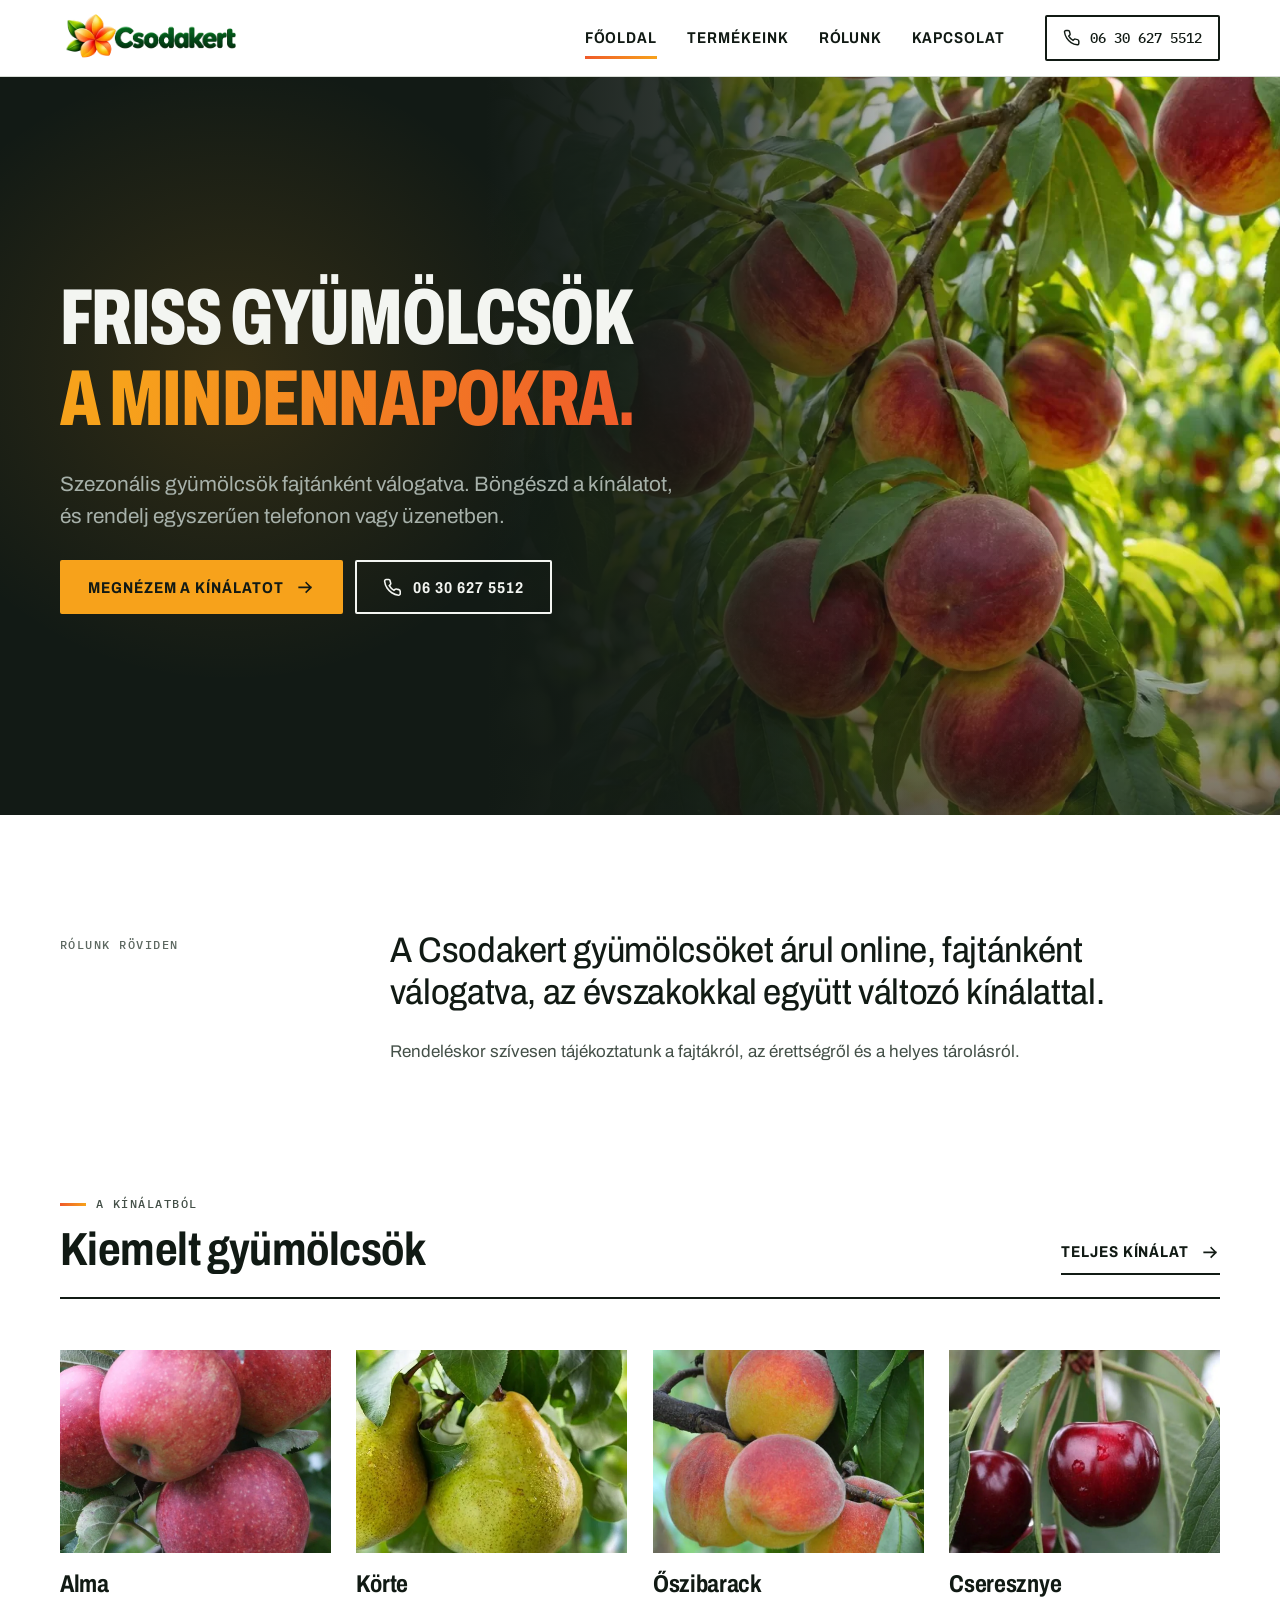
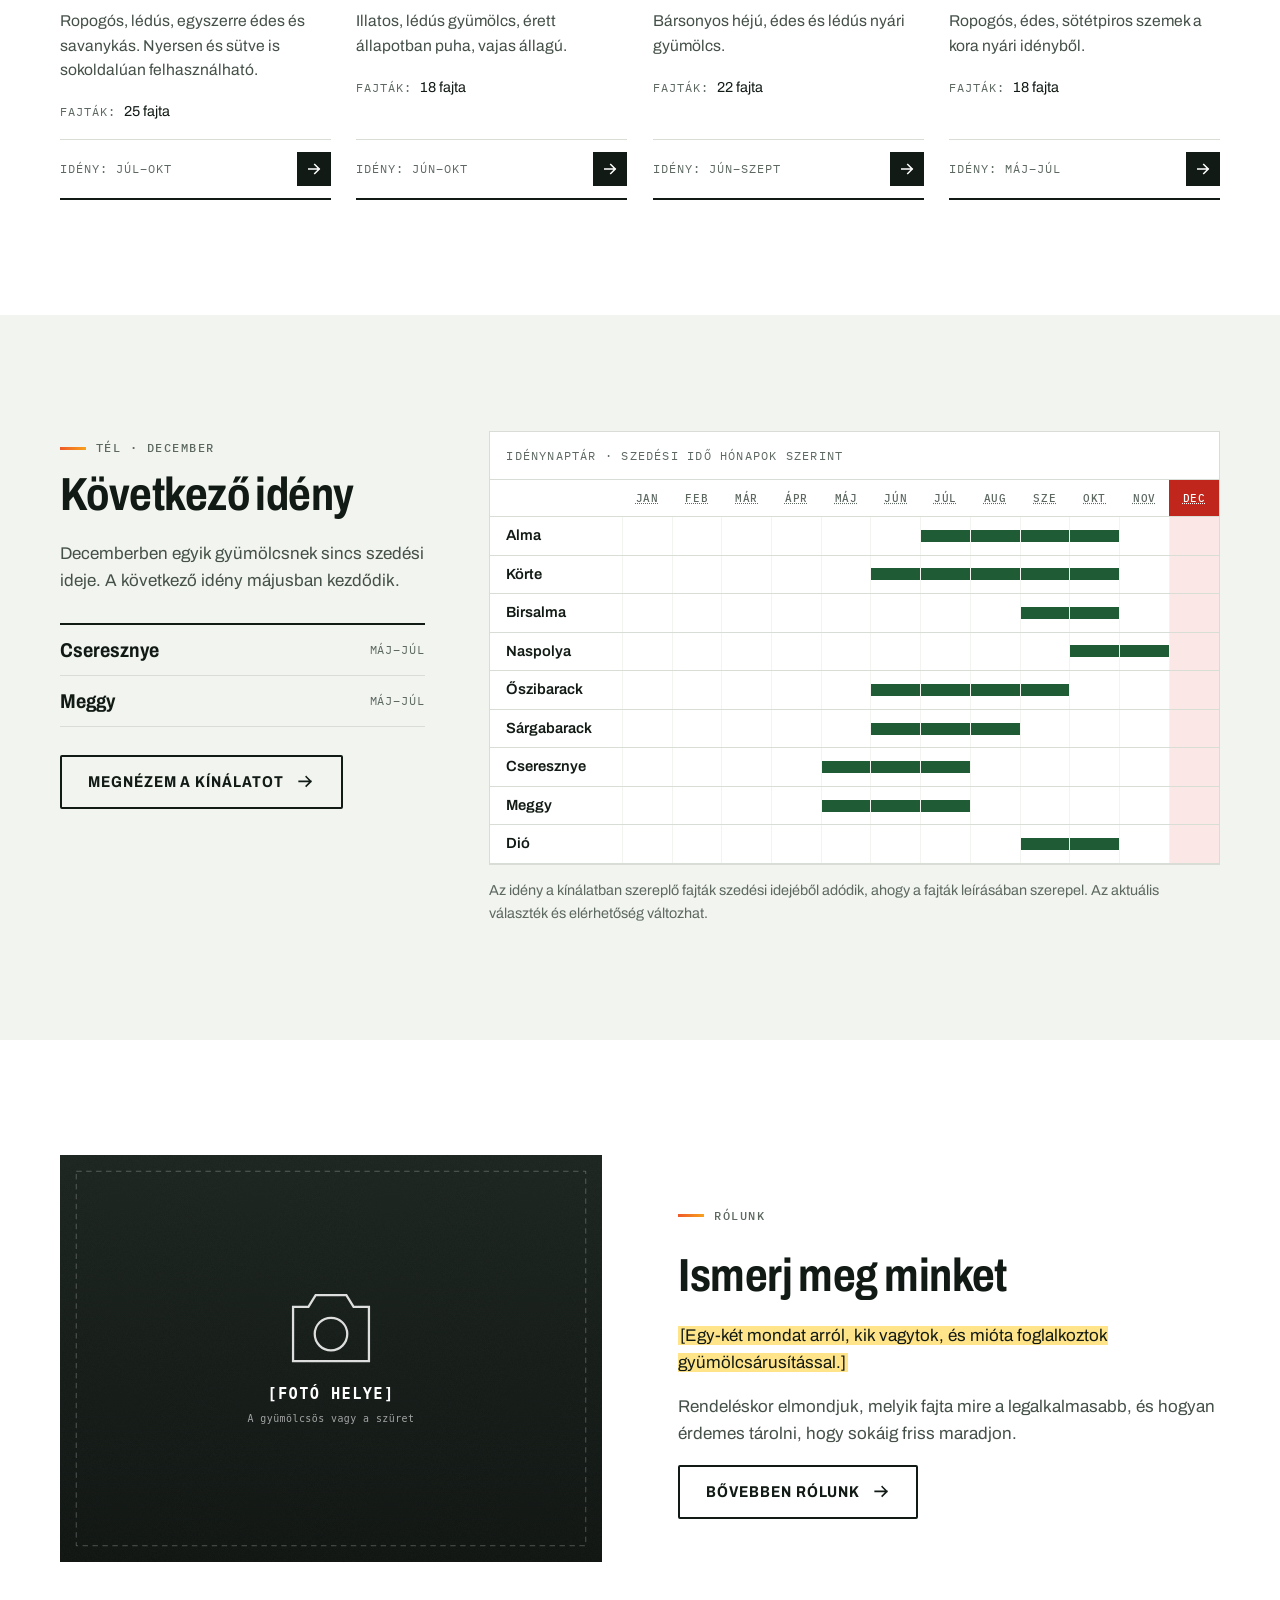
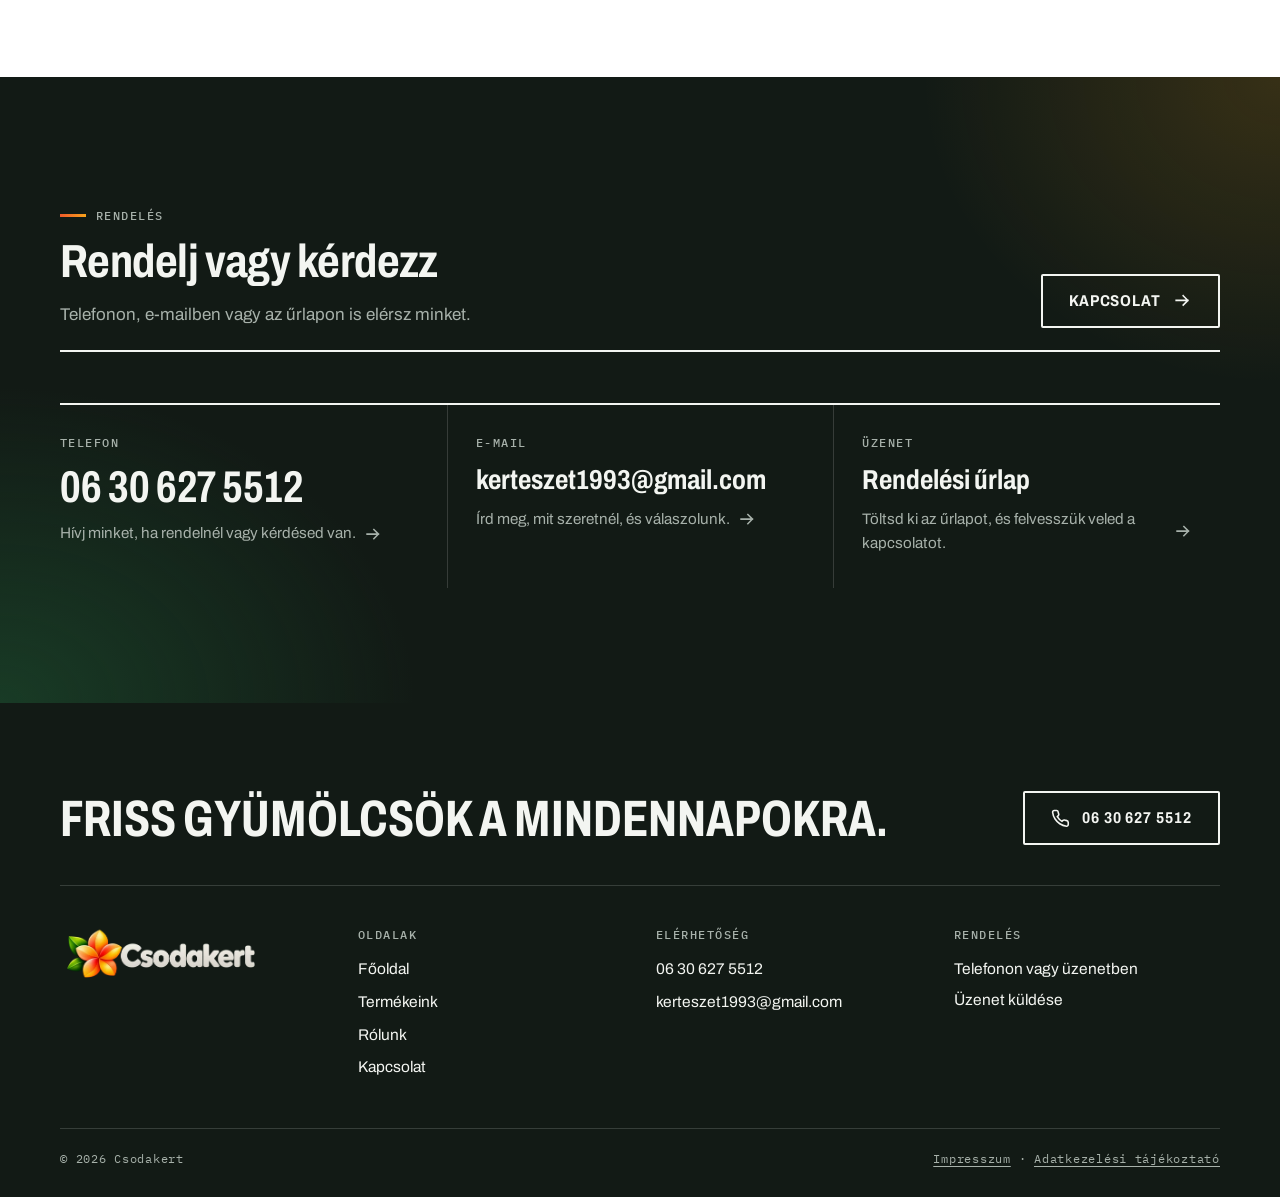
==== index.html @ 4d9e8a03 "Valós e-mail-cím; idény csak a fajták szedési idejéből - [E-mail-cím] helyett kerteszet1993@gmail.co" ====
<!DOCTYPE html>
<html lang="hu">
<head>
  <meta charset="utf-8">
  <meta name="viewport" content="width=device-width, initial-scale=1, viewport-fit=cover">
  <title>Csodakert – Friss gyümölcsök a mindennapokra</title>
  <meta name="description" content="Szezonálisan változó gyümölcskínálat, több mint száz fajtával. Böngészd a kínálatot, és rendelj telefonon vagy üzenetben.">
  <meta name="theme-color" content="#ffffff">
  <link rel="canonical" href="https://[Domain]/">
  <meta property="og:type" content="website">
  <meta property="og:locale" content="hu_HU">
  <meta property="og:site_name" content="Csodakert">
  <meta property="og:title" content="Csodakert – Friss gyümölcsök a mindennapokra">
  <meta property="og:description" content="Szezonálisan változó gyümölcskínálat, több mint száz fajtával. Böngészd a kínálatot, és rendelj telefonon vagy üzenetben.">
  <meta property="og:url" content="https://[Domain]/">
  <meta property="og:image" content="https://[Domain]/assets/img/og-image.jpg">
  <link rel="icon" href="favicon.png" type="image/png" sizes="64x64">
  <link rel="apple-touch-icon" href="apple-touch-icon.png">
  <link rel="preload" href="assets/fonts/archivo-latin-wdth-normal.woff2" as="font" type="font/woff2" crossorigin>
  <link rel="stylesheet" href="assets/css/style.css">
  <script type="application/ld+json">
  {
    "@context": "https://schema.org",
    "@type": "OnlineStore",
    "name": "Csodakert",
    "description": "Gyümölcsök online rendelése, szezonálisan változó kínálattal.",
    "url": "https://[Domain]/",
    "image": "https://[Domain]/assets/img/og-image.jpg",
    "logo": "https://[Domain]/assets/img/logo.png",
    "telephone": "+36306275512",
    "email": "kerteszet1993@gmail.com"
  }
  </script>
</head>
<body>
  <a class="skip-link" href="#tartalom">Ugrás a tartalomra</a>

  <header class="site-header">
    <div class="container header-inner">
      <a class="brand" href="index.html">
        <img src="assets/img/logo.webp" alt="Csodakert – főoldal" width="429" height="132">
      </a>
      <a class="header-call" href="tel:+36306275512">
        <svg class="icon" viewBox="0 0 24 24" aria-hidden="true" focusable="false"><path d="M22 16.9v3a2 2 0 0 1-2.2 2 19.8 19.8 0 0 1-8.6-3.1 19.5 19.5 0 0 1-6-6A19.8 19.8 0 0 1 2.1 4.2 2 2 0 0 1 4.1 2h3a2 2 0 0 1 2 1.7c.1.9.4 1.8.7 2.7a2 2 0 0 1-.5 2.1L8 9.8a16 16 0 0 0 6 6l1.3-1.3a2 2 0 0 1 2.1-.4c.9.3 1.8.6 2.7.7a2 2 0 0 1 1.7 2z"/></svg>
        <span>06&nbsp;30&nbsp;627&nbsp;5512</span>
      </a>
      <button class="menu-toggle" type="button" aria-controls="site-nav" aria-expanded="false" aria-label="Menü megnyitása">
        <svg class="icon icon--menu" viewBox="0 0 24 24" aria-hidden="true" focusable="false"><path d="M3 7h18M3 12h18M3 17h18"/></svg>
        <svg class="icon icon--close" viewBox="0 0 24 24" aria-hidden="true" focusable="false"><path d="M18 6 6 18M6 6l12 12"/></svg>
      </button>
      <nav id="site-nav" class="site-nav" aria-label="Főmenü">
        <ul>
          <li><a href="index.html" aria-current="page">Főoldal</a></li>
          <li><a href="termekeink.html">Termékeink</a></li>
          <li><a href="rolunk.html">Rólunk</a></li>
          <li><a href="kapcsolat.html">Kapcsolat</a></li>
        </ul>
      </nav>
    </div>
  </header>

  <main id="tartalom">
    <section class="hero">
      <div class="hero__media">
        <img src="assets/img/hero/oszibarack.webp" alt="" width="1200" height="900" fetchpriority="high">
      </div>
      <div class="container hero__inner">
        <div class="hero-text">
          <p class="hero-now" data-hero-now hidden><span class="hero-now__dot" aria-hidden="true"></span><span data-hero-now-text></span></p>
          <h1>Friss gyümölcsök <span class="accent">a&nbsp;mindennapokra.</span></h1>
          <p class="lead">Szezonális gyümölcsök fajtánként válogatva. Böngészd a&nbsp;kínálatot, és rendelj egyszerűen telefonon vagy üzenetben.</p>
          <div class="btn-row">
            <a class="btn btn--sun" href="termekeink.html">Megnézem a kínálatot <svg class="icon icon--arrow" viewBox="0 0 24 24" aria-hidden="true" focusable="false"><path d="M4 12h15M13 6l6 6-6 6"/></svg></a>
            <a class="btn btn--light" href="tel:+36306275512"><svg class="icon" viewBox="0 0 24 24" aria-hidden="true" focusable="false"><path d="M22 16.9v3a2 2 0 0 1-2.2 2 19.8 19.8 0 0 1-8.6-3.1 19.5 19.5 0 0 1-6-6A19.8 19.8 0 0 1 2.1 4.2 2 2 0 0 1 4.1 2h3a2 2 0 0 1 2 1.7c.1.9.4 1.8.7 2.7a2 2 0 0 1-.5 2.1L8 9.8a16 16 0 0 0 6 6l1.3-1.3a2 2 0 0 1 2.1-.4c.9.3 1.8.6 2.7.7a2 2 0 0 1 1.7 2z"/></svg> 06&nbsp;30&nbsp;627&nbsp;5512</a>
          </div>
        </div>
      </div>
    </section>

    <section class="section" aria-labelledby="bemutatkozas-cim">
      <div class="container statement">
        <div>
          <h2 id="bemutatkozas-cim" class="label label--plain">Rólunk röviden</h2>
        </div>
        <div>
          <p class="big">A&nbsp;Csodakert gyümölcsöket árul online, fajtánként válogatva, az évszakokkal együtt változó kínálattal.</p>
          <p class="muted">Rendeléskor szívesen tájékoztatunk a&nbsp;fajtákról, az érettségről és a&nbsp;helyes tárolásról.</p>
        </div>
      </div>
    </section>

    <section class="section section--flush" aria-labelledby="kiemelt-cim">
      <div class="container">
        <div class="section-head">
          <div>
            <p class="label">A kínálatból</p>
            <h2 id="kiemelt-cim">Kiemelt gyümölcsök</h2>
          </div>
          <a class="btn btn--ghost" href="termekeink.html">Teljes kínálat <svg class="icon icon--arrow" viewBox="0 0 24 24" aria-hidden="true" focusable="false"><path d="M4 12h15M13 6l6 6-6 6"/></svg></a>
        </div>
        <ul class="product-grid product-grid--4" data-featured>
          <li class="noscript">A kiemelt gyümölcsöket a <a href="termekeink.html">Termékeink</a> oldalon is megtalálod.</li>
        </ul>
      </div>
    </section>

    <section class="section section--soft" aria-labelledby="szezon-cim">
      <div class="container season-layout">
        <div>
          <p class="label" data-season-label>Idénynaptár</p>
          <h2 id="szezon-cim" data-season-title>Most van idénye</h2>
          <p class="muted" data-season-intro>Ezeknek a&nbsp;gyümölcsöknek most van a&nbsp;szedési ideje. Hogy épp mi kapható, azt telefonon vagy üzenetben pontosan megmondjuk.</p>
          <ul class="season-now" data-season-list>
            <li class="noscript">Az idényben lévő gyümölcsöket a <a href="termekeink.html">Termékeink</a> oldalon találod.</li>
          </ul>
          <a class="btn btn--secondary" href="termekeink.html">Megnézem a kínálatot <svg class="icon icon--arrow" viewBox="0 0 24 24" aria-hidden="true" focusable="false"><path d="M4 12h15M13 6l6 6-6 6"/></svg></a>
        </div>
        <div>
          <div class="calendar-wrap">
            <table class="calendar">
              <caption>Idénynaptár · szedési idő hónapok szerint</caption>
              <thead>
                <tr><th scope="col"><span class="visually-hidden">Gyümölcs</span></th><th scope="col" data-month="1"><abbr title="január">Jan</abbr></th><th scope="col" data-month="2"><abbr title="február">Feb</abbr></th><th scope="col" data-month="3"><abbr title="március">Már</abbr></th><th scope="col" data-month="4"><abbr title="április">Ápr</abbr></th><th scope="col" data-month="5"><abbr title="május">Máj</abbr></th><th scope="col" data-month="6"><abbr title="június">Jún</abbr></th><th scope="col" data-month="7"><abbr title="július">Júl</abbr></th><th scope="col" data-month="8"><abbr title="augusztus">Aug</abbr></th><th scope="col" data-month="9"><abbr title="szeptember">Sze</abbr></th><th scope="col" data-month="10"><abbr title="október">Okt</abbr></th><th scope="col" data-month="11"><abbr title="november">Nov</abbr></th><th scope="col" data-month="12"><abbr title="december">Dec</abbr></th></tr>
              </thead>
              <tbody data-season-calendar>
                <tr><td colspan="13" class="noscript">Az idénynaptár megjelenítéséhez JavaScript szükséges.</td></tr>
              </tbody>
            </table>
          </div>
          <p class="calendar-note">Az idény a&nbsp;kínálatban szereplő fajták szedési idejéből adódik, ahogy a&nbsp;fajták leírásában szerepel. Az aktuális választék és elérhetőség változhat.</p>
        </div>
      </div>
    </section>

    <section class="section" aria-labelledby="rolunk-cim">
      <div class="container split">
        <figure class="split-media">
          <!-- CSERÉLD: valódi fotó rólatok, a gyümölcsösről vagy a csomagolásról -->
          <img src="assets/img/placeholder/uzlet-kirakat.svg" alt="[Fotó leírása, pl. A gyümölcsös szüret idején]" width="1200" height="900" loading="lazy">
        </figure>
        <div>
          <p class="label">Rólunk</p>
          <h2 id="rolunk-cim">Ismerj meg minket</h2>
          <p class="muted">[Egy-két mondat arról, kik vagytok, és mióta foglalkoztok gyümölcsárusítással.]</p>
          <p class="muted">Rendeléskor elmondjuk, melyik fajta mire a&nbsp;legalkalmasabb, és hogyan érdemes tárolni, hogy sokáig friss maradjon.</p>
          <div class="btn-row">
            <a class="btn btn--secondary" href="rolunk.html">Bővebben rólunk <svg class="icon icon--arrow" viewBox="0 0 24 24" aria-hidden="true" focusable="false"><path d="M4 12h15M13 6l6 6-6 6"/></svg></a>
          </div>
        </div>
      </div>
    </section>

    <section class="section section--studio" id="elerhetoseg" aria-labelledby="elerhetoseg-cim">
      <div class="container">
        <div class="section-head">
          <div>
            <p class="label">Rendelés</p>
            <h2 id="elerhetoseg-cim">Rendelj vagy kérdezz</h2>
            <p>Telefonon, e-mailben vagy az űrlapon is elérsz minket.</p>
          </div>
          <a class="btn btn--light" href="kapcsolat.html">Kapcsolat <svg class="icon icon--arrow" viewBox="0 0 24 24" aria-hidden="true" focusable="false"><path d="M4 12h15M13 6l6 6-6 6"/></svg></a>
        </div>
        <ul class="contact-cards">
            <li>
              <a class="contact-card" href="tel:+36306275512">
                <span class="label label--plain">Telefon</span>
                <strong class="contact-card__big">06&nbsp;30&nbsp;627&nbsp;5512</strong>
                <span class="contact-card__hint">Hívj minket, ha rendelnél vagy kérdésed van. <svg class="icon" viewBox="0 0 24 24" aria-hidden="true" focusable="false"><path d="M4 12h15M13 6l6 6-6 6"/></svg></span>
              </a>
            </li>
            <li>
              <a class="contact-card" href="mailto:kerteszet1993@gmail.com">
                <span class="label label--plain">E-mail</span>
                <strong class="contact-card__mid">kerteszet1993@gmail.com</strong>
                <span class="contact-card__hint">Írd meg, mit szeretnél, és válaszolunk. <svg class="icon" viewBox="0 0 24 24" aria-hidden="true" focusable="false"><path d="M4 12h15M13 6l6 6-6 6"/></svg></span>
              </a>
            </li>
            <li>
              <a class="contact-card" href="kapcsolat.html#urlap">
                <span class="label label--plain">Üzenet</span>
                <strong class="contact-card__mid">Rendelési űrlap</strong>
                <span class="contact-card__hint">Töltsd ki az űrlapot, és felvesszük veled a kapcsolatot. <svg class="icon" viewBox="0 0 24 24" aria-hidden="true" focusable="false"><path d="M4 12h15M13 6l6 6-6 6"/></svg></span>
              </a>
            </li>
          </ul>
      </div>
    </section>
  </main>

  <footer class="site-footer">
    <div class="container">
      <div class="footer-top">
        <p>Friss gyümölcsök a&nbsp;mindennapokra.</p>
        <a class="btn btn--light" href="tel:+36306275512"><svg class="icon" viewBox="0 0 24 24" aria-hidden="true" focusable="false"><path d="M22 16.9v3a2 2 0 0 1-2.2 2 19.8 19.8 0 0 1-8.6-3.1 19.5 19.5 0 0 1-6-6A19.8 19.8 0 0 1 2.1 4.2 2 2 0 0 1 4.1 2h3a2 2 0 0 1 2 1.7c.1.9.4 1.8.7 2.7a2 2 0 0 1-.5 2.1L8 9.8a16 16 0 0 0 6 6l1.3-1.3a2 2 0 0 1 2.1-.4c.9.3 1.8.6 2.7.7a2 2 0 0 1 1.7 2z"/></svg> 06&nbsp;30&nbsp;627&nbsp;5512</a>
      </div>
      <div class="footer-grid">
        <div>
          <a class="brand" href="index.html">
            <img src="assets/img/logo-light.webp" alt="Csodakert – főoldal" width="429" height="132">
          </a>
        </div>
        <div>
          <h2>Oldalak</h2>
          <ul>
            <li><a href="index.html">Főoldal</a></li>
            <li><a href="termekeink.html">Termékeink</a></li>
            <li><a href="rolunk.html">Rólunk</a></li>
            <li><a href="kapcsolat.html">Kapcsolat</a></li>
          </ul>
        </div>
        <div>
          <h2>Elérhetőség</h2>
          <ul>
            <li><a href="tel:+36306275512">06&nbsp;30&nbsp;627&nbsp;5512</a></li>
            <li><a href="mailto:kerteszet1993@gmail.com">kerteszet1993@gmail.com</a></li>
          </ul>
        </div>
        <div>
          <h2>Rendelés</h2>
          <p>Telefonon vagy üzenetben</p>
          <p><a href="kapcsolat.html#urlap">Üzenet küldése</a></p>
        </div>
      </div>
      <div class="footer-bottom">
        <p>© <span data-year>2026</span> Csodakert</p>
        <p><a href="jogi.html#impresszum">Impresszum</a> · <a href="jogi.html#adatkezeles">Adatkezelési tájékoztató</a></p>
      </div>
    </div>
  </footer>

  <script src="assets/js/products.js" defer></script>
  <script src="assets/js/shop.js" defer></script>
  <script src="assets/js/main.js" defer></script>
</body>
</html>
---- assets/css/style.css ----
/* ==========================================================================
   Piaci cégér: nehéz, keskeny nagybetűs címek, szögletes rács,
   sötét stúdióképek fehér papíron, árcédulaszerű monó adatcímkék.
   Egyetlen, tudatos világos megjelenés (nincs külön sötét mód).
   ========================================================================== */

@font-face {
  font-family: "Archivo";
  font-style: normal;
  font-display: swap;
  font-weight: 100 900;
  font-stretch: 62% 125%;
  src: url("../fonts/archivo-latin-ext-wdth-normal.woff2") format("woff2");
  unicode-range: U+0100-02BA, U+02BD-02C5, U+02C7-02CC, U+02CE-02D7, U+02DD-02FF, U+0304, U+0308, U+0329, U+1D00-1DBF, U+1E00-1E9F, U+1EF2-1EFF, U+2020, U+20A0-20AB, U+20AD-20C0, U+2113, U+2C60-2C7F, U+A720-A7FF;
}
@font-face {
  font-family: "Archivo";
  font-style: normal;
  font-display: swap;
  font-weight: 100 900;
  font-stretch: 62% 125%;
  src: url("../fonts/archivo-latin-wdth-normal.woff2") format("woff2");
  unicode-range: U+0000-00FF, U+0131, U+0152-0153, U+02BB-02BC, U+02C6, U+02DA, U+02DC, U+0304, U+0308, U+0329, U+2000-206F, U+20AC, U+2122, U+2191, U+2193, U+2212, U+2215, U+FEFF, U+FFFD;
}
@font-face {
  font-family: "IBM Plex Mono";
  font-style: normal;
  font-display: swap;
  font-weight: 400;
  src: url("../fonts/ibm-plex-mono-latin-ext-400-normal.woff2") format("woff2");
  unicode-range: U+0100-02BA, U+02BD-02C5, U+02C7-02CC, U+02CE-02D7, U+02DD-02FF, U+0304, U+0308, U+0329, U+1D00-1DBF, U+1E00-1E9F, U+1EF2-1EFF, U+2020, U+20A0-20AB, U+20AD-20C0, U+2113, U+2C60-2C7F, U+A720-A7FF;
}
@font-face {
  font-family: "IBM Plex Mono";
  font-style: normal;
  font-display: swap;
  font-weight: 400;
  src: url("../fonts/ibm-plex-mono-latin-400-normal.woff2") format("woff2");
  unicode-range: U+0000-00FF, U+0131, U+0152-0153, U+02BB-02BC, U+02C6, U+02DA, U+02DC, U+0304, U+0308, U+0329, U+2000-206F, U+20AC, U+2122, U+2191, U+2193, U+2212, U+2215, U+FEFF, U+FFFD;
}
@font-face {
  font-family: "IBM Plex Mono";
  font-style: normal;
  font-display: swap;
  font-weight: 500;
  src: url("../fonts/ibm-plex-mono-latin-ext-500-normal.woff2") format("woff2");
  unicode-range: U+0100-02BA, U+02BD-02C5, U+02C7-02CC, U+02CE-02D7, U+02DD-02FF, U+0304, U+0308, U+0329, U+1D00-1DBF, U+1E00-1E9F, U+1EF2-1EFF, U+2020, U+20A0-20AB, U+20AD-20C0, U+2113, U+2C60-2C7F, U+A720-A7FF;
}
@font-face {
  font-family: "IBM Plex Mono";
  font-style: normal;
  font-display: swap;
  font-weight: 500;
  src: url("../fonts/ibm-plex-mono-latin-500-normal.woff2") format("woff2");
  unicode-range: U+0000-00FF, U+0131, U+0152-0153, U+02BB-02BC, U+02C6, U+02DA, U+02DC, U+0304, U+0308, U+0329, U+2000-206F, U+20AC, U+2122, U+2191, U+2193, U+2212, U+2215, U+FEFF, U+FFFD;
}

:root {
  color-scheme: light;

  /* Szín */
  --paper: #ffffff;
  --paper-2: #f2f4f0;
  --ink: #111a14;
  --ink-2: #445048;
  --ink-3: #5d6861;
  --rule: #d8ddd6;
  --studio: #121a15;
  --studio-2: #1c2620;
  --on-studio: #f3f5f1;
  --on-studio-2: #a7b1aa;
  --studio-rule: rgba(243, 245, 241, 0.16);
  --green: #1f5c36;
  --green-2: #164529;
  --green-soft: #e5eee6;
  --green-light: #86c495;
  --red: #c0261b;
  --red-soft: #fbe8e6;
  --mark: #ffe48a;
  --sun: #f7a21b;
  --coral: #ef5a2a;
  --sun-2: #ffb84a;

  /* Betű */
  --display: "Archivo", "Arial Narrow", "Helvetica Neue", Arial, sans-serif;
  --body: "Archivo", "Helvetica Neue", Arial, sans-serif;
  --mono: "IBM Plex Mono", ui-monospace, SFMono-Regular, Menlo, Consolas, monospace;

  /* Rács */
  --container: 1240px;
  --gutter: clamp(16px, 4vw, 40px);
  --section: clamp(64px, 9vw, 128px);
  --header-h: 76px;
  --radius: 2px;
  --ease: cubic-bezier(0.2, 0.7, 0.2, 1);
}

*,
*::before,
*::after {
  box-sizing: border-box;
}

html {
  -webkit-text-size-adjust: 100%;
  text-size-adjust: 100%;
  scroll-padding-top: calc(var(--header-h) + 16px);
}

@media (prefers-reduced-motion: no-preference) {
  html {
    scroll-behavior: smooth;
  }
}

body {
  margin: 0;
  background: var(--paper);
  color: var(--ink);
  font-family: var(--body);
  font-size: 1.0625rem;
  font-stretch: 100%;
  line-height: 1.6;
  -webkit-font-smoothing: antialiased;
}

body.is-locked {
  overflow: hidden;
}

img,
svg {
  display: block;
  max-width: 100%;
}

img {
  height: auto;
}

h1,
h2,
h3 {
  margin: 0 0 0.45em;
  font-family: var(--display);
  font-stretch: 80%;
  font-weight: 700;
  line-height: 1.05;
  letter-spacing: -0.012em;
  text-wrap: balance;
  overflow-wrap: break-word;
}

h1 {
  font-size: clamp(2.1rem, 1.1rem + 4.2vw, 5rem);
  font-stretch: 70%;
  /* nagybetűs ékezetek (Ő, Ü, É) ne érjenek bele a felső sorba */
  line-height: 1.02;
  text-transform: uppercase;
  overflow-wrap: normal;
  hyphens: manual;
}

h2 {
  font-size: clamp(1.8rem, 1.3rem + 2vw, 3rem);
}

h3 {
  font-size: clamp(1.25rem, 1.1rem + 0.5vw, 1.5rem);
  line-height: 1.15;
}

p {
  margin: 0 0 1em;
}

a {
  color: var(--green);
  text-decoration-thickness: 1px;
  text-underline-offset: 3px;
}

a:hover {
  color: var(--green-2);
}

:focus-visible {
  outline: 3px solid var(--red);
  outline-offset: 3px;
}

::selection {
  background: var(--mark);
  color: var(--ink);
}

[hidden] {
  display: none !important;
}

.container {
  width: 100%;
  max-width: var(--container);
  margin-inline: auto;
  padding-inline: var(--gutter);
}

.visually-hidden {
  position: absolute !important;
  width: 1px;
  height: 1px;
  padding: 0;
  margin: -1px;
  overflow: hidden;
  clip: rect(0, 0, 0, 0);
  white-space: nowrap;
  border: 0;
}

.skip-link {
  position: absolute;
  left: 16px;
  top: -100px;
  z-index: 100;
  padding: 12px 18px;
  background: var(--ink);
  color: var(--paper);
  font-weight: 700;
  text-decoration: none;
}

.skip-link:focus {
  top: 12px;
  color: var(--paper);
}

.icon {
  display: inline-block;
  vertical-align: -0.2em;
  width: 1.2em;
  height: 1.2em;
  flex: none;
  fill: none;
  stroke: currentColor;
  stroke-width: 2;
  stroke-linecap: square;
  stroke-linejoin: miter;
}

/* Kitöltetlen helyőrző kiemelése (main.js teszi rá) */
mark.ph {
  background: var(--mark);
  color: var(--ink);
  padding: 0 0.12em;
}

/* Monó címke: árcédula, ládacímke */
.label {
  display: inline-flex;
  align-items: center;
  gap: 10px;
  font-family: var(--mono);
  font-size: 0.78rem;
  font-weight: 500;
  letter-spacing: 0.12em;
  text-transform: uppercase;
  color: var(--ink-3);
}

.label::before {
  content: "";
  width: 26px;
  height: 3px;
  background: linear-gradient(90deg, var(--coral), var(--sun));
}

.label--plain::before {
  display: none;
}

.lead {
  max-width: 36em;
  font-size: clamp(1.1rem, 1rem + 0.45vw, 1.3rem);
  line-height: 1.55;
  color: var(--ink-2);
}

.muted {
  color: var(--ink-2);
}

/* ==========================================================================
   Gombok, címkék
   ========================================================================== */

.btn {
  display: inline-flex;
  align-items: center;
  justify-content: center;
  gap: 12px;
  min-height: 54px;
  padding: 0 26px;
  border: 2px solid transparent;
  border-radius: var(--radius);
  font-family: var(--display);
  font-stretch: 85%;
  font-size: 0.98rem;
  font-weight: 700;
  line-height: 1.1;
  letter-spacing: 0.06em;
  text-transform: uppercase;
  text-decoration: none;
  cursor: pointer;
  transition: background-color 0.18s var(--ease), color 0.18s var(--ease), border-color 0.18s var(--ease);
}

.btn .icon {
  transition: transform 0.18s var(--ease);
}

.btn:hover .icon--arrow {
  transform: translateX(4px);
}

.btn--primary {
  background: var(--green);
  border-color: var(--green);
  color: var(--paper);
}

.btn--primary:hover {
  background: var(--green-2);
  border-color: var(--green-2);
  color: var(--paper);
}

.btn--secondary {
  background: transparent;
  border-color: var(--ink);
  color: var(--ink);
}

.btn--secondary:hover {
  background: var(--ink);
  color: var(--paper);
}

.btn--light {
  background: transparent;
  border-color: var(--on-studio);
  color: var(--on-studio);
}

.btn--light:hover {
  background: var(--on-studio);
  color: var(--studio);
}

.btn--sun {
  background: var(--sun);
  border-color: var(--sun);
  color: var(--studio);
}

.btn--sun:hover {
  background: var(--sun-2);
  border-color: var(--sun-2);
  color: var(--studio);
}

.btn--ghost {
  min-height: 44px;
  padding: 0;
  border: 0;
  border-bottom: 2px solid currentColor;
  border-radius: 0;
  color: var(--ink);
}

.btn--ghost:hover {
  color: var(--green);
}

.btn:disabled,
.btn:disabled:hover {
  background: var(--paper-2);
  border-color: var(--rule);
  color: var(--ink-3);
  cursor: not-allowed;
}

.btn-row {
  display: flex;
  flex-wrap: wrap;
  gap: 12px;
}

.tag {
  display: inline-flex;
  align-items: center;
  padding: 5px 9px 4px;
  border-radius: var(--radius);
  font-family: var(--mono);
  font-size: 0.72rem;
  font-weight: 500;
  line-height: 1.2;
  letter-spacing: 0.1em;
  text-transform: uppercase;
  white-space: nowrap;
}

.tag--seasonal {
  background: var(--red);
  color: var(--paper);
}

.tag--new {
  background: var(--paper);
  color: var(--red);
  box-shadow: inset 0 0 0 1.5px var(--red);
}

/* ==========================================================================
   Fejléc
   ========================================================================== */

.site-header {
  position: sticky;
  top: env(safe-area-inset-top, 0px);
  z-index: 50;
  background: var(--paper);
  border-bottom: 1px solid var(--rule);
}

.site-header.is-scrolled {
  border-bottom-color: var(--ink);
}

.header-inner {
  display: flex;
  align-items: center;
  gap: 28px;
  min-height: var(--header-h);
}

.brand {
  display: inline-flex;
  align-items: center;
  margin-right: auto;
  text-decoration: none;
}

.brand img {
  display: block;
  width: auto;
  height: 54px;
}

.site-nav {
  order: 1;
}

.header-call {
  order: 2;
}

.menu-toggle {
  order: 3;
}

.site-nav ul {
  display: flex;
  gap: 6px;
  margin: 0;
  padding: 0;
  list-style: none;
}

.site-nav a {
  position: relative;
  display: block;
  padding: 10px 12px;
  color: var(--ink);
  font-family: var(--display);
  font-stretch: 85%;
  font-size: 0.98rem;
  font-weight: 650;
  letter-spacing: 0.06em;
  text-transform: uppercase;
  text-decoration: none;
}

.site-nav a::after {
  content: "";
  position: absolute;
  left: 12px;
  right: 12px;
  bottom: 2px;
  height: 3px;
  background: linear-gradient(90deg, var(--coral), var(--sun));
  transform: scaleX(0);
  transform-origin: left;
  transition: transform 0.2s var(--ease);
}

.site-nav a:hover::after,
.site-nav a[aria-current="page"]::after {
  transform: scaleX(1);
}

.header-call {
  position: relative;
  display: inline-flex;
  align-items: center;
  gap: 10px;
  min-height: 46px;
  padding: 0 16px;
  border: 2px solid var(--ink);
  border-radius: var(--radius);
  color: var(--ink);
  font-family: var(--mono);
  font-size: 0.9rem;
  font-weight: 500;
  text-decoration: none;
  white-space: nowrap;
  transition: background-color 0.18s var(--ease), color 0.18s var(--ease);
}

.header-call:hover {
  background: var(--ink);
  color: var(--paper);
}

.menu-toggle {
  display: none;
  align-items: center;
  justify-content: center;
  width: 46px;
  height: 46px;
  padding: 0;
  border: 2px solid var(--ink);
  border-radius: var(--radius);
  background: var(--paper);
  color: var(--ink);
  cursor: pointer;
}

.menu-toggle .icon--close {
  display: none;
}

.menu-toggle[aria-expanded="true"] {
  background: var(--ink);
  color: var(--paper);
}

.menu-toggle[aria-expanded="true"] .icon--menu {
  display: none;
}

.menu-toggle[aria-expanded="true"] .icon--close {
  display: block;
}

@media (max-width: 900px) {
  :root {
    --header-h: 66px;
  }

  .header-inner {
    gap: 10px;
  }

  .brand img {
    height: 42px;
  }

  .header-call {
    width: 46px;
    padding: 0;
    justify-content: center;
  }

  .header-call span {
    position: absolute;
    width: 1px;
    height: 1px;
    overflow: hidden;
    clip: rect(0, 0, 0, 0);
  }

  .menu-toggle {
    display: inline-flex;
  }

  .site-nav {
    position: absolute;
    top: 100%;
    left: 0;
    right: 0;
    padding: 0 var(--gutter) 24px;
    background: var(--paper);
    border-bottom: 2px solid var(--ink);
  }

  .js .site-nav {
    display: none;
  }

  .js .site-nav.is-open {
    display: block;
  }

  .site-nav ul {
    flex-direction: column;
    gap: 0;
  }

  .site-nav li + li {
    border-top: 1px solid var(--rule);
  }

  .site-nav a {
    padding: 18px 0;
    font-size: 1.4rem;
    font-stretch: 80%;
    font-weight: 700;
  }

  .site-nav a::after {
    left: 0;
    right: auto;
    width: 40px;
    bottom: 12px;
  }

  html:not(.js) .site-nav {
    position: static;
    width: 100%;
    padding: 0 0 12px;
    border: 0;
  }

  html:not(.js) .header-inner {
    flex-wrap: wrap;
  }

  html:not(.js) .menu-toggle {
    display: none;
  }
}

/* ==========================================================================
   Szekciók
   ========================================================================== */

.section {
  padding-block: var(--section);
}

.section--tight {
  padding-block: calc(var(--section) * 0.55);
}

.section--soft {
  background: var(--paper-2);
}

.section--studio {
  background:
    radial-gradient(40% 70% at 100% 0%, rgba(247, 162, 27, 0.16), transparent 70%),
    radial-gradient(45% 70% at 0% 100%, rgba(31, 92, 54, 0.5), transparent 72%),
    var(--studio);
  color: var(--on-studio);
}

.section--studio h2,
.section--studio h3 {
  color: var(--on-studio);
}

.section--studio .muted,
.section--studio .lead {
  color: var(--on-studio-2);
}

.section--studio .label {
  color: var(--on-studio-2);
}

.section--studio a {
  color: var(--on-studio);
}

.section-head {
  display: grid;
  grid-template-columns: minmax(0, 1fr) auto;
  align-items: end;
  gap: 16px 40px;
  margin-bottom: clamp(32px, 4vw, 56px);
  padding-bottom: 22px;
  border-bottom: 2px solid currentColor;
}

.section-head h2 {
  margin: 12px 0 0;
}

.section-head p {
  max-width: 34em;
  margin: 14px 0 0;
  color: var(--ink-2);
}

.section--studio .section-head p {
  color: var(--on-studio-2);
}

@media (max-width: 640px) {
  .section-head {
    grid-template-columns: 1fr;
  }

  .section-head .btn--ghost {
    justify-self: start;
  }
}

/* Aloldalak fejléce */
.page-hero {
  padding-block: clamp(48px, 7vw, 104px) clamp(40px, 5vw, 72px);
  background:
    radial-gradient(40% 90% at 100% 0%, rgba(247, 162, 27, 0.2), transparent 70%),
    radial-gradient(45% 90% at 0% 100%, rgba(31, 92, 54, 0.55), transparent 72%),
    var(--studio);
  color: var(--on-studio);
}

.page-hero h1 {
  margin-top: 18px;
  color: var(--on-studio);
  font-size: clamp(2.2rem, 1.1rem + 4.4vw, 5.2rem);
  font-stretch: 64%;
  font-weight: 800;
}

.page-hero .label,
.page-hero .lead,
.page-hero .note {
  color: var(--on-studio-2);
}

.page-hero .note {
  border-left-color: var(--sun);
}

.page-hero a:not(.btn) {
  color: var(--on-studio);
}

.page-hero .btn--primary {
  background: var(--sun);
  border-color: var(--sun);
  color: var(--studio);
}

.page-hero .btn--primary:hover {
  background: var(--sun-2);
  border-color: var(--sun-2);
}

.page-hero .btn--secondary {
  border-color: var(--on-studio);
  color: var(--on-studio);
}

.page-hero .btn--secondary:hover {
  background: var(--on-studio);
  color: var(--studio);
}

.page-hero__grid {
  display: grid;
  grid-template-columns: minmax(0, 1.25fr) minmax(0, 1fr);
  align-items: end;
  gap: 24px 64px;
}

.page-hero .lead {
  margin: 0;
}

@media (max-width: 900px) {
  .page-hero__grid {
    grid-template-columns: 1fr;
  }
}

/* ==========================================================================
   Főoldal – nyitó: egy nagy fotó a jobb szélig, sötétbe olvadva
   ========================================================================== */

.hero {
  position: relative;
  display: flex;
  align-items: center;
  min-height: clamp(560px, 82vh, 780px);
  padding-block: clamp(56px, 7vw, 112px);
  overflow: hidden;
  background: var(--studio);
  color: var(--on-studio);
  isolation: isolate;
}

.hero__media {
  position: absolute;
  top: 0;
  right: 0;
  bottom: 0;
  width: 62%;
  z-index: -2;
}

.hero__media img {
  width: 100%;
  height: 100%;
  object-fit: cover;
  object-position: 65% 50%;
}

.hero__media::after {
  content: "";
  position: absolute;
  inset: 0;
  background:
    linear-gradient(90deg, var(--studio) 0%, rgba(18, 26, 21, 0.88) 24%, rgba(18, 26, 21, 0.3) 52%, rgba(18, 26, 21, 0) 76%),
    linear-gradient(0deg, rgba(18, 26, 21, 0.6), rgba(18, 26, 21, 0) 38%);
}

.hero::before {
  content: "";
  position: absolute;
  inset: 0;
  z-index: -1;
  background: radial-gradient(38% 60% at 18% 40%, rgba(247, 162, 27, 0.14), transparent 70%);
  pointer-events: none;
}

.hero__inner {
  width: 100%;
}

.hero-text {
  container-type: inline-size;
  display: grid;
  gap: 28px;
  max-width: 640px;
}

.hero-now {
  display: inline-flex;
  align-items: center;
  gap: 12px;
  justify-self: start;
  max-width: 100%;
  margin: 0;
  padding: 9px 16px 9px 14px;
  border: 1px solid var(--studio-rule);
  border-radius: 999px;
  background: rgba(18, 26, 21, 0.72);
  -webkit-backdrop-filter: blur(6px);
  backdrop-filter: blur(6px);
  font-family: var(--mono);
  font-size: 0.74rem;
  font-weight: 500;
  letter-spacing: 0.03em;
  line-height: 1.4;
  text-wrap: balance;
  color: var(--on-studio);
}

.hero-now[hidden] {
  display: none;
}

.hero-now__dot {
  flex: none;
  width: 9px;
  height: 9px;
  border-radius: 50%;
  background: var(--sun);
  box-shadow: 0 0 0 0 rgba(247, 162, 27, 0.6);
}

@media (prefers-reduced-motion: no-preference) {
  .hero-now__dot {
    animation: pulse 2.2s var(--ease) infinite;
  }
}

@keyframes pulse {
  0% { box-shadow: 0 0 0 0 rgba(247, 162, 27, 0.55); }
  70% { box-shadow: 0 0 0 10px rgba(247, 162, 27, 0); }
  100% { box-shadow: 0 0 0 0 rgba(247, 162, 27, 0); }
}

.hero h1 {
  margin: 0;
  color: var(--on-studio);
  /* a leghosszabb sor („a mindennapokra.”) mindig beférjen */
  font-size: min(6.2rem, 12.4cqi);
  font-stretch: 64%;
  font-weight: 800;
  line-height: 1.02;
  letter-spacing: -0.015em;
}

.hero h1 .accent {
  display: block;
  color: var(--sun);
  background: linear-gradient(95deg, var(--sun) 10%, var(--coral) 90%);
  -webkit-background-clip: text;
  background-clip: text;
  -webkit-text-fill-color: transparent;
}

.hero .lead {
  max-width: 30em;
  margin: 0;
  color: var(--on-studio-2);
}

/* közepes szélességen kisebb a fotó, hogy a cím sötét háttéren maradjon */
@media (min-width: 901px) and (max-width: 1200px) {
  .hero__media {
    width: 54%;
  }
}

@media (max-width: 900px) {
  .hero {
    display: block;
    min-height: 0;
    padding: 0 0 56px;
  }

  .hero__media {
    position: relative;
    width: auto;
    aspect-ratio: 4 / 3;
    max-height: 58vh;
  }

  .hero__media img {
    object-position: 70% 50%;
  }

  .hero__media::after {
    background: linear-gradient(180deg, rgba(18, 26, 21, 0) 40%, var(--studio) 100%);
  }

  .hero::before {
    background: radial-gradient(70% 40% at 20% 75%, rgba(247, 162, 27, 0.12), transparent 70%);
  }

  .hero__inner {
    margin-top: -56px;
  }
}

/* Nagy kijelentő bevezető */
.statement {
  display: grid;
  grid-template-columns: minmax(0, 0.32fr) minmax(0, 1fr);
  gap: 24px 64px;
}

.statement p.big {
  margin: 0 0 24px;
  font-size: clamp(1.45rem, 1.1rem + 1.4vw, 2.3rem);
  font-weight: 450;
  font-stretch: 90%;
  line-height: 1.18;
  letter-spacing: -0.01em;
  text-wrap: balance;
}

.statement p:last-child {
  max-width: 38em;
  margin: 0;
}

@media (max-width: 800px) {
  .statement {
    grid-template-columns: 1fr;
  }
}

/* Kétoszlopos blokk */
.split {
  display: grid;
  grid-template-columns: minmax(0, 1fr) minmax(0, 1fr);
  gap: clamp(32px, 6vw, 96px);
  align-items: center;
}

.split > * {
  min-width: 0;
}

.split--top {
  align-items: start;
}

.split--reverse .split-media {
  order: 2;
}

.split-media {
  margin: 0;
  background: var(--studio);
}

.split-media img {
  width: 100%;
  aspect-ratio: 4 / 3;
  object-fit: cover;
}

.split h2 {
  margin-top: 14px;
}

@media (max-width: 900px) {
  .split {
    grid-template-columns: 1fr;
  }

  .split--reverse .split-media {
    order: 0;
  }
}

.checklist {
  display: grid;
  gap: 0;
  margin: 28px 0 32px;
  padding: 0;
  list-style: none;
  border-top: 1px solid var(--rule);
}

.checklist li {
  display: flex;
  gap: 14px;
  align-items: flex-start;
  padding: 14px 0;
  border-bottom: 1px solid var(--rule);
}

.checklist .icon {
  margin-top: 0.15em;
  color: var(--green);
}

/* ==========================================================================
   Termékkártyák
   ========================================================================== */

.product-grid {
  display: grid;
  grid-template-columns: repeat(auto-fill, minmax(min(100%, 270px), 1fr));
  gap: clamp(28px, 3vw, 40px) clamp(16px, 2vw, 28px);
  margin: 0;
  padding: 0;
  list-style: none;
}

.product-grid--4 {
  grid-template-columns: repeat(4, minmax(0, 1fr));
}

@media (max-width: 1080px) {
  .product-grid--4 {
    grid-template-columns: repeat(2, minmax(0, 1fr));
  }
}

@media (max-width: 520px) {
  .product-grid--4 {
    grid-template-columns: 1fr;
  }
}

.product-card {
  position: relative;
  display: flex;
  flex-direction: column;
  height: 100%;
}

.product-card__media {
  position: relative;
  aspect-ratio: 4 / 3;
  background: var(--studio);
  overflow: hidden;
}

.product-card__media img {
  width: 100%;
  height: 100%;
  object-fit: cover;
  transition: transform 0.6s var(--ease);
}

.product-card:hover .product-card__media img {
  transform: scale(1.06);
}

.product-card__media::after {
  content: "";
  position: absolute;
  left: 0;
  right: 0;
  bottom: 0;
  height: 4px;
  background: linear-gradient(90deg, var(--coral), var(--sun));
  transform: scaleX(0);
  transform-origin: left;
  transition: transform 0.35s var(--ease);
}

.product-card:hover .product-card__media::after {
  transform: scaleX(1);
}

.product-card__tags {
  position: absolute;
  top: 0;
  left: 0;
  z-index: 2;
  display: flex;
  flex-wrap: wrap;
  gap: 0;
}

.product-card__body {
  display: flex;
  flex: 1;
  flex-direction: column;
  padding-top: 18px;
  border-bottom: 2px solid var(--ink);
}

.product-card__title {
  margin: 0 0 10px;
  font-size: clamp(1.35rem, 1.2rem + 0.4vw, 1.6rem);
}

.product-card__link {
  padding: 0;
  border: 0;
  background: none;
  color: inherit;
  font: inherit;
  letter-spacing: inherit;
  text-transform: inherit;
  text-align: left;
  text-decoration: none;
  cursor: pointer;
}

.product-card__link:hover {
  color: inherit;
}

/* Az egész kártya kattintható; a gomb/link maga a cím. */
.product-card__link::after {
  content: "";
  position: absolute;
  inset: 0;
  z-index: 1;
}

.product-card__link:focus-visible {
  outline: none;
}

.product-card:focus-within {
  outline: 3px solid var(--red);
  outline-offset: 4px;
}

.product-card__text {
  margin: 0 0 18px;
  color: var(--ink-2);
  font-size: 0.98rem;
  line-height: 1.55;
}

.product-card__meta {
  display: grid;
  gap: 4px;
  margin: 0 0 16px;
  font-size: 0.9rem;
}

.product-card__meta div {
  display: flex;
  gap: 8px;
}

.product-card__meta dt {
  font-family: var(--mono);
  font-size: 0.78rem;
  letter-spacing: 0.08em;
  text-transform: uppercase;
  color: var(--ink-3);
  padding-top: 0.15em;
}

.product-card__meta dd {
  margin: 0;
}

.product-card__footer {
  display: flex;
  align-items: center;
  justify-content: space-between;
  gap: 12px;
  margin-top: auto;
  padding: 12px 0;
  border-top: 1px solid var(--rule);
  font-family: var(--mono);
  font-size: 0.78rem;
  letter-spacing: 0.08em;
  text-transform: uppercase;
  color: var(--ink-3);
}

.price {
  font-family: var(--display);
  font-stretch: 80%;
  font-size: 1.25rem;
  font-weight: 800;
  letter-spacing: 0;
  color: var(--ink);
}

.price small {
  font-family: var(--mono);
  font-size: 0.75rem;
  font-weight: 500;
  color: var(--ink-3);
}

.more {
  display: inline-grid;
  place-items: center;
  width: 34px;
  height: 34px;
  margin-left: auto;
  background: var(--ink);
  color: var(--paper);
  transition: background-color 0.18s var(--ease);
}

.more .icon {
  width: 18px;
  height: 18px;
  transition: transform 0.18s var(--ease);
}

.product-card:hover .more {
  background: var(--sun);
  color: var(--studio);
}

.product-card:hover .more .icon {
  transform: translateX(2px);
}

/* ==========================================================================
   Idénynaptár
   ========================================================================== */

.season-layout {
  display: grid;
  grid-template-columns: minmax(0, 0.8fr) minmax(0, 1.6fr);
  gap: clamp(32px, 5vw, 72px);
  align-items: start;
}

.season-layout > * {
  min-width: 0;
}

.season-now {
  margin: 28px 0;
  padding: 0;
  list-style: none;
  border-top: 2px solid var(--ink);
}

.season-now li {
  border-bottom: 1px solid var(--rule);
}

.season-now a {
  display: flex;
  align-items: center;
  justify-content: space-between;
  gap: 16px;
  padding: 14px 0;
  color: var(--ink);
  text-decoration: none;
}

.season-now a:hover {
  color: var(--green);
}

.season-now strong {
  font-family: var(--display);
  font-stretch: 85%;
  font-size: 1.25rem;
  font-weight: 700;
  line-height: 1.1;
}

.season-now span {
  font-family: var(--mono);
  font-size: 0.76rem;
  letter-spacing: 0.08em;
  text-transform: uppercase;
  color: var(--ink-3);
  text-align: right;
}

.calendar-wrap {
  position: relative;
  overflow-x: auto;
  background: var(--paper);
  border: 1px solid var(--rule);
  -webkit-overflow-scrolling: touch;
}

.calendar {
  width: 100%;
  min-width: 620px;
  border-collapse: collapse;
  font-variant-numeric: tabular-nums;
}

.calendar caption {
  padding: 14px 16px;
  border-bottom: 1px solid var(--rule);
  font-family: var(--mono);
  font-size: 0.76rem;
  letter-spacing: 0.1em;
  text-align: left;
  text-transform: uppercase;
  color: var(--ink-3);
}

.calendar th,
.calendar td {
  padding: 0;
  border-bottom: 1px solid var(--rule);
}

.calendar thead th {
  padding: 10px 0 8px;
  font-family: var(--mono);
  font-size: 0.7rem;
  font-weight: 500;
  letter-spacing: 0.06em;
  text-transform: uppercase;
  color: var(--ink-3);
  text-align: center;
}

.calendar tbody th {
  position: sticky;
  left: 0;
  z-index: 1;
  width: 132px;
  padding: 7px 12px 7px 16px;
  background: var(--paper);
  text-align: left;
  font-weight: 600;
  font-size: 0.92rem;
  white-space: nowrap;
}

.calendar tbody th a {
  color: var(--ink);
  text-decoration: none;
}

.calendar tbody th a:hover {
  color: var(--green);
  text-decoration: underline;
}

.calendar td {
  height: 36px;
  border-left: 1px solid var(--paper-2);
}

.calendar .is-now {
  background: var(--red-soft);
}

.calendar thead .is-now {
  background: var(--red);
  color: var(--paper);
}

.cal-bar {
  display: block;
  height: 12px;
  background: var(--green);
}

.calendar .is-now .cal-bar {
  background: var(--red);
}

.calendar-note {
  margin: 14px 0 0;
  font-size: 0.9rem;
  color: var(--ink-3);
}

@media (max-width: 1000px) {
  .season-layout {
    grid-template-columns: 1fr;
  }
}

/* ==========================================================================
   Elérhetőség, térkép
   ========================================================================== */

.contact-grid {
  display: grid;
  grid-template-columns: minmax(0, 0.9fr) minmax(0, 1.1fr);
  gap: clamp(28px, 4vw, 56px);
  align-items: stretch;
}

.contact-grid > * {
  min-width: 0;
}

@media (max-width: 900px) {
  .contact-grid {
    grid-template-columns: 1fr;
  }
}

.info-list {
  display: grid;
  margin: 0;
  padding: 0;
  list-style: none;
  border-top: 2px solid currentColor;
}

.info-list li {
  display: grid;
  grid-template-columns: 120px minmax(0, 1fr);
  gap: 16px;
  padding: 20px 0;
  border-bottom: 1px solid var(--rule);
}

.section--studio .info-list li {
  border-bottom-color: var(--studio-rule);
}

.info-list h3 {
  margin: 0;
  padding-top: 0.3em;
  font-family: var(--mono);
  font-stretch: 100%;
  font-size: 0.76rem;
  font-weight: 500;
  line-height: 1.4;
  letter-spacing: 0.12em;
  text-transform: uppercase;
  color: var(--ink-3);
}

.section--studio .info-list h3 {
  color: var(--on-studio-2);
}

.info-list p {
  margin: 0;
}

.info-list a {
  color: inherit;
  font-weight: 600;
  text-decoration: none;
}

.info-list a:hover {
  text-decoration: underline;
}

.info-list .big {
  font-family: var(--display);
  font-stretch: 82%;
  font-size: 1.6rem;
  font-weight: 700;
  line-height: 1.05;
}

.info-list .route {
  display: inline-flex;
  align-items: center;
  gap: 6px;
  margin-top: 6px;
  font-family: var(--mono);
  font-size: 0.8rem;
  font-weight: 500;
  letter-spacing: 0.08em;
  text-transform: uppercase;
}

@media (max-width: 480px) {
  .info-list li {
    grid-template-columns: 1fr;
    gap: 4px;
  }
}

.hours {
  display: grid;
  grid-template-columns: auto 1fr;
  gap: 4px 20px;
  margin: 0;
  font-variant-numeric: tabular-nums;
}

.hours dt {
  color: var(--ink-2);
}

.section--studio .hours dt {
  color: var(--on-studio-2);
}

.hours dd {
  margin: 0;
  font-weight: 600;
}

.map {
  position: relative;
  min-height: 380px;
  height: 100%;
  overflow: hidden;
  background-color: var(--studio-2);
  background-image: linear-gradient(90deg, rgba(243, 245, 241, 0.06) 1px, transparent 1px),
    linear-gradient(rgba(243, 245, 241, 0.06) 1px, transparent 1px),
    linear-gradient(32deg, transparent 47%, rgba(243, 245, 241, 0.12) 47%, rgba(243, 245, 241, 0.12) 52%, transparent 52%),
    linear-gradient(118deg, transparent 63%, rgba(243, 245, 241, 0.08) 63%, rgba(243, 245, 241, 0.08) 66%, transparent 66%);
  background-size: 48px 48px, 48px 48px, 100% 100%, 100% 100%;
  border: 1px solid var(--studio-rule);
}

.map iframe {
  position: absolute;
  inset: 0;
  width: 100%;
  height: 100%;
  border: 0;
}

.map__overlay {
  position: absolute;
  inset: 0;
  display: flex;
  flex-direction: column;
  align-items: center;
  justify-content: center;
  gap: 16px;
  padding: 24px;
  text-align: center;
}

.map__pin {
  display: grid;
  place-items: center;
  width: 54px;
  height: 54px;
  border-radius: 50% 50% 50% 0;
  transform: rotate(-45deg);
  background: var(--red);
}

.map__pin::after {
  content: "";
  width: 16px;
  height: 16px;
  border-radius: 50%;
  background: var(--paper);
}

.map__panel {
  max-width: 360px;
  padding: 20px;
  background: var(--paper);
  color: var(--ink);
  text-align: left;
}

.map__panel p {
  margin: 0 0 14px;
  font-weight: 600;
}

.map__panel .btn {
  width: 100%;
  min-height: 48px;
  font-size: 0.88rem;
}

.map__panel small {
  display: block;
  margin-top: 12px;
  color: var(--ink-2);
  font-size: 0.8rem;
  line-height: 1.45;
}

.map__panel small a {
  color: var(--green);
}

/* ==========================================================================
   Termékeink – kereső, szűrők
   ========================================================================== */

.catalog-tools {
  position: sticky;
  top: calc(env(safe-area-inset-top, 0px) + var(--header-h));
  z-index: 10;
  background: var(--paper);
  border-bottom: 1px solid var(--rule);
}

.catalog-tools__inner {
  display: flex;
  flex-wrap: wrap;
  align-items: center;
  gap: 14px 24px;
  padding-block: 16px;
}

.search {
  position: relative;
  flex: 1 1 260px;
  max-width: 360px;
}

.search .icon {
  position: absolute;
  left: 16px;
  top: 50%;
  transform: translateY(-50%);
  color: var(--ink);
  pointer-events: none;
}

.search input {
  width: 100%;
  min-height: 50px;
  padding: 10px 46px;
  border: 2px solid var(--ink);
  border-radius: var(--radius);
  background: var(--paper);
  color: var(--ink);
  font: inherit;
  font-size: 1rem;
}

.search input::placeholder {
  color: var(--ink-3);
}

.search input:focus {
  outline: 3px solid var(--red);
  outline-offset: 2px;
}

.search input::-webkit-search-cancel-button {
  display: none;
}

.search__clear {
  position: absolute;
  right: 6px;
  top: 50%;
  display: grid;
  place-items: center;
  width: 38px;
  height: 38px;
  padding: 0;
  transform: translateY(-50%);
  border: 0;
  background: transparent;
  color: var(--ink);
  cursor: pointer;
}

.search__clear:hover {
  background: var(--paper-2);
}

.search__clear .icon {
  position: static;
  transform: none;
}

.filters {
  display: flex;
  margin: 0;
  overflow-x: auto;
  scrollbar-width: none;
  -webkit-overflow-scrolling: touch;
}

.filters::-webkit-scrollbar {
  display: none;
}

.chip {
  display: inline-flex;
  align-items: center;
  gap: 8px;
  min-height: 50px;
  padding: 0 16px;
  border: 2px solid var(--ink);
  border-radius: 0;
  background: var(--paper);
  color: var(--ink);
  font-family: var(--display);
  font-stretch: 85%;
  font-size: 0.92rem;
  font-weight: 700;
  letter-spacing: 0.05em;
  text-transform: uppercase;
  white-space: nowrap;
  cursor: pointer;
  transition: background-color 0.15s var(--ease), color 0.15s var(--ease);
}

.chip + .chip {
  margin-left: -2px;
}

.chip:hover {
  background: var(--paper-2);
}

.chip[aria-pressed="true"] {
  background: var(--ink);
  color: var(--paper);
}

.chip__count {
  font-family: var(--mono);
  font-size: 0.74rem;
  font-weight: 500;
  color: var(--ink-3);
}

.chip[aria-pressed="true"] .chip__count {
  color: var(--on-studio-2);
}

@media (max-width: 900px) {
  .catalog-tools {
    position: static;
  }

  .search {
    max-width: none;
  }

  .filters {
    flex: 1 1 100%;
    margin-inline: calc(var(--gutter) * -1);
    padding-inline: var(--gutter);
  }
}

.catalog-status {
  display: flex;
  flex-wrap: wrap;
  align-items: center;
  justify-content: space-between;
  gap: 8px 16px;
  margin-bottom: 28px;
  font-family: var(--mono);
  font-size: 0.82rem;
  letter-spacing: 0.08em;
  text-transform: uppercase;
  color: var(--ink-3);
}

.catalog-status p {
  margin: 0;
}

.catalog-status .btn--ghost {
  font-size: 0.85rem;
}

.empty-state {
  padding: 56px 24px;
  border: 2px solid var(--ink);
  text-align: center;
}

.empty-state h2 {
  font-size: clamp(1.8rem, 1.4rem + 1.4vw, 2.6rem);
}

.empty-state p {
  max-width: 32em;
  margin-inline: auto;
  color: var(--ink-2);
}

.empty-state .btn-row {
  justify-content: center;
}

.note {
  display: block;
  margin: 24px 0 0;
  padding-left: 14px;
  border-left: 3px solid var(--red);
  color: var(--ink-2);
  font-size: 0.95rem;
}

.note .icon {
  display: none;
}

/* ==========================================================================
   Termék részletei
   ========================================================================== */

.product-dialog {
  width: min(1000px, calc(100% - 32px));
  max-height: calc(100% - 48px);
  padding: 0;
  border: 0;
  border-radius: var(--radius);
  background: var(--paper);
  color: var(--ink);
  overflow: hidden;
}

.product-dialog::backdrop {
  background: rgba(10, 15, 12, 0.72);
}

@media (prefers-reduced-motion: no-preference) {
  .product-dialog[open] {
    animation: dialog-in 0.25s var(--ease);
  }
}

@keyframes dialog-in {
  from {
    transform: translateY(14px);
  }
  to {
    transform: none;
  }
}

.dialog-inner {
  display: grid;
  grid-template-columns: minmax(0, 1fr) minmax(0, 1fr);
  max-height: calc(100vh - 48px);
  max-height: calc(100dvh - 48px);
}

.dialog-media {
  background: var(--studio);
}

.dialog-media img {
  width: 100%;
  height: 100%;
  object-fit: cover;
}

.dialog-content {
  position: relative;
  min-width: 0;
  padding: clamp(24px, 4vw, 48px);
  overflow-y: auto;
}

.dialog-tags {
  display: flex;
  flex-wrap: wrap;
  gap: 6px;
  min-height: 24px;
  padding-right: 56px;
}

.dialog-content h2 {
  margin: 14px 0 16px;
  font-size: clamp(2rem, 1.6rem + 1.6vw, 3rem);
}

.dialog-desc {
  color: var(--ink-2);
}

.dialog-facts {
  margin: 24px 0;
  border-top: 2px solid var(--ink);
}

.dialog-facts div {
  display: grid;
  grid-template-columns: 10em minmax(0, 1fr);
  gap: 12px;
  padding: 11px 0;
  border-bottom: 1px solid var(--rule);
}

.dialog-facts dt {
  padding-top: 0.2em;
  font-family: var(--mono);
  font-size: 0.76rem;
  letter-spacing: 0.1em;
  text-transform: uppercase;
  color: var(--ink-3);
}

.dialog-facts dd {
  margin: 0;
  font-weight: 600;
}

.tip {
  display: grid;
  grid-template-columns: auto minmax(0, 1fr);
  gap: 14px;
  margin: 0 0 28px;
  padding: 18px 20px;
  background: var(--green-soft);
  font-size: 0.97rem;
  line-height: 1.55;
}

.tip strong {
  display: block;
  margin-bottom: 4px;
  font-family: var(--mono);
  font-size: 0.76rem;
  font-weight: 500;
  letter-spacing: 0.12em;
  text-transform: uppercase;
  color: var(--green);
}

.tip .icon {
  margin-top: 2px;
  color: var(--green);
}

.dialog-close {
  position: absolute;
  top: 20px;
  right: 20px;
  z-index: 2;
  display: grid;
  place-items: center;
  width: 46px;
  height: 46px;
  padding: 0;
  border: 2px solid var(--ink);
  border-radius: var(--radius);
  background: var(--paper);
  color: var(--ink);
  cursor: pointer;
}

.dialog-close:hover {
  background: var(--ink);
  color: var(--paper);
}

.dialog-small {
  margin: 18px 0 0;
  color: var(--ink-3);
  font-size: 0.86rem;
}

@media (max-width: 760px) {
  .product-dialog {
    width: 100%;
    max-width: 100%;
    height: 100%;
    max-height: 100%;
    margin: 0;
    border-radius: 0;
  }

  .dialog-inner {
    display: block;
    height: 100%;
    max-height: none;
    overflow-y: auto;
  }

  .dialog-media img {
    aspect-ratio: 4 / 3;
    height: auto;
  }

  .dialog-content {
    position: static;
    overflow: visible;
  }

  .dialog-close {
    position: fixed;
    top: calc(env(safe-area-inset-top, 0px) + 14px);
    right: 14px;
  }

  .dialog-tags {
    padding-right: 0;
  }
}

/* ==========================================================================
   CTA sáv
   ========================================================================== */

.cta {
  display: grid;
  grid-template-columns: minmax(0, 1fr) auto;
  gap: 28px 48px;
  align-items: end;
  padding-top: 28px;
  border-top: 2px solid var(--ink);
}

.cta h2 {
  margin: 14px 0 12px;
}

.cta p {
  max-width: 34em;
  margin: 0;
  color: var(--ink-2);
}

@media (max-width: 800px) {
  .cta {
    grid-template-columns: 1fr;
  }
}

/* ==========================================================================
   Rólunk
   ========================================================================== */

.gallery {
  display: grid;
  grid-template-columns: minmax(0, 1.5fr) minmax(0, 1fr);
  grid-template-rows: auto auto;
  gap: 16px;
}

.gallery figure {
  margin: 0;
  min-width: 0;
  background: var(--studio);
}

.gallery figure:first-child {
  grid-row: span 2;
}

.gallery img {
  width: 100%;
  height: 100%;
  object-fit: cover;
}

.gallery-caption {
  margin: 12px 0 0;
  font-family: var(--mono);
  font-size: 0.78rem;
  letter-spacing: 0.08em;
  text-transform: uppercase;
  color: var(--ink-3);
}

@media (max-width: 720px) {
  .gallery {
    grid-template-columns: 1fr;
  }

  .gallery figure:first-child {
    grid-row: auto;
  }
}

.prose {
  max-width: 40rem;
}

.prose p {
  color: var(--ink-2);
}

.prose p strong {
  color: var(--ink);
}

.value-grid {
  display: grid;
  grid-template-columns: repeat(3, minmax(0, 1fr));
  gap: 0;
  margin: 0;
  padding: 0;
  list-style: none;
  border-top: 2px solid var(--ink);
}

.value-grid li {
  min-width: 0;
  padding: 28px 28px 32px 0;
}

.value-grid li + li {
  padding-left: 28px;
  border-left: 1px solid var(--rule);
}

.value-grid .icon {
  width: 30px;
  height: 30px;
  color: var(--green);
}

.value-grid h3 {
  margin: 20px 0 12px;
}

.value-grid p {
  margin: 0;
  color: var(--ink-2);
}

@media (max-width: 860px) {
  .value-grid {
    grid-template-columns: 1fr;
  }

  .value-grid li,
  .value-grid li + li {
    padding: 24px 0;
    border-left: 0;
  }

  .value-grid li + li {
    border-top: 1px solid var(--rule);
  }
}

/* ==========================================================================
   Űrlap
   ========================================================================== */

.form {
  display: grid;
  gap: 20px;
}

.form-row {
  display: grid;
  grid-template-columns: 1fr 1fr;
  gap: 20px;
}

@media (max-width: 560px) {
  .form-row {
    grid-template-columns: 1fr;
  }
}

.field {
  display: grid;
  gap: 8px;
  min-width: 0;
}

.field > label:not(.check) {
  font-family: var(--mono);
  font-size: 0.78rem;
  font-weight: 500;
  letter-spacing: 0.1em;
  text-transform: uppercase;
}

.field .optional {
  color: var(--ink-3);
  text-transform: none;
  letter-spacing: 0;
}

.field input,
.field textarea {
  width: 100%;
  min-height: 52px;
  padding: 12px 14px;
  border: 2px solid var(--ink);
  border-radius: var(--radius);
  background: var(--paper);
  color: var(--ink);
  font: inherit;
  font-size: 1rem;
}

.field textarea {
  min-height: 150px;
  resize: vertical;
}

.field input:focus,
.field textarea:focus {
  outline: 3px solid var(--green);
  outline-offset: 2px;
}

.field [aria-invalid="true"] {
  border-color: var(--red);
  background: var(--red-soft);
}

.field-error {
  color: var(--red);
  font-size: 0.9rem;
  font-weight: 600;
}

.field-error:empty {
  display: none;
}

.check {
  display: flex;
  gap: 12px;
  align-items: flex-start;
  font-size: 0.97rem;
}

.check input {
  width: 22px;
  height: 22px;
  margin: 1px 0 0;
  flex: none;
  accent-color: var(--green);
}

.hp {
  position: absolute;
  left: -10000px;
  width: 1px;
  height: 1px;
  overflow: hidden;
}

.form-status {
  padding: 14px 16px;
  border-left: 4px solid currentColor;
  font-size: 0.97rem;
}

.form-status:empty {
  display: none;
}

.form-status.is-success {
  background: var(--green-soft);
  color: var(--green);
}

.form-status.is-error {
  background: var(--red-soft);
  color: var(--red);
}

.form-card {
  padding: clamp(22px, 3vw, 36px);
  border: 2px solid var(--ink);
  background: var(--paper);
}

/* ==========================================================================
   Jogi oldal
   ========================================================================== */

.facts {
  margin: 0;
  border-top: 2px solid var(--ink);
}

.facts div {
  display: grid;
  grid-template-columns: 13em minmax(0, 1fr);
  gap: 12px;
  padding: 12px 0;
  border-bottom: 1px solid var(--rule);
}

.facts dt {
  font-family: var(--mono);
  font-size: 0.78rem;
  letter-spacing: 0.1em;
  text-transform: uppercase;
  color: var(--ink-3);
  padding-top: 0.2em;
}

.facts dd {
  margin: 0;
}

@media (max-width: 560px) {
  .facts div {
    grid-template-columns: 1fr;
    gap: 2px;
  }
}

/* ==========================================================================
   Lábléc
   ========================================================================== */

.site-footer {
  padding-block: clamp(56px, 7vw, 88px) 28px;
  background: var(--studio);
  color: var(--on-studio);
  font-size: 0.97rem;
}

.footer-top {
  display: grid;
  grid-template-columns: minmax(0, 1fr) auto;
  align-items: end;
  gap: 24px;
  padding-bottom: 40px;
  border-bottom: 1px solid var(--studio-rule);
}

.footer-top p {
  margin: 0;
  font-family: var(--display);
  font-stretch: 72%;
  font-size: clamp(1.9rem, 1.3rem + 2.4vw, 3.2rem);
  font-weight: 700;
  line-height: 1;
  text-transform: uppercase;
}

.footer-grid {
  display: grid;
  grid-template-columns: repeat(4, minmax(0, 1fr));
  gap: 32px;
  padding-top: 40px;
}

.footer-grid > div {
  min-width: 0;
}

.footer-grid h2 {
  margin: 0 0 14px;
  text-transform: uppercase;
  font-family: var(--mono);
  font-stretch: 100%;
  font-size: 0.76rem;
  font-weight: 500;
  line-height: 1.4;
  letter-spacing: 0.12em;
  color: var(--on-studio-2);
}

.footer-grid ul {
  display: grid;
  gap: 8px;
  margin: 0;
  padding: 0;
  list-style: none;
}

.footer-grid a {
  color: var(--on-studio);
  text-decoration: none;
}

.footer-grid a:hover {
  text-decoration: underline;
}

.footer-grid p {
  margin: 0 0 6px;
  color: var(--on-studio);
}

.site-footer .brand img {
  height: 60px;
}

.footer-bottom {
  display: flex;
  flex-wrap: wrap;
  justify-content: space-between;
  gap: 8px 24px;
  margin-top: 48px;
  padding-top: 20px;
  border-top: 1px solid var(--studio-rule);
  font-family: var(--mono);
  font-size: 0.78rem;
  letter-spacing: 0.06em;
  color: var(--on-studio-2);
}

.footer-bottom p {
  margin: 0;
}

.footer-bottom a {
  color: var(--on-studio-2);
}

@media (max-width: 860px) {
  .footer-top {
    grid-template-columns: 1fr;
  }

  .footer-grid {
    grid-template-columns: repeat(2, minmax(0, 1fr));
  }
}

@media (max-width: 480px) {
  .footer-grid {
    grid-template-columns: 1fr;
  }
}

/* ==========================================================================
   Egyéb
   ========================================================================== */

.noscript {
  padding: 18px 20px;
  border-left: 3px solid var(--red);
  background: var(--paper-2);
}

@media (prefers-reduced-motion: reduce) {
  *,
  *::before,
  *::after {
    animation-duration: 0.01ms !important;
    transition-duration: 0.01ms !important;
  }
}

.section--flush {
  padding-top: 0;
}

/* Termék saját fotó nélkül */
.noimg {
  display: grid;
  place-content: center;
  gap: 8px;
  width: 100%;
  height: 100%;
  padding: 16px;
  text-align: center;
  color: var(--on-studio);
}

.noimg strong {
  font-family: var(--display);
  font-stretch: 72%;
  font-size: clamp(1.8rem, 1.4rem + 1.2vw, 2.6rem);
  font-weight: 700;
  line-height: 1;
  text-transform: uppercase;
}

.noimg span {
  font-family: var(--mono);
  font-size: 0.74rem;
  letter-spacing: 0.12em;
  text-transform: uppercase;
  color: var(--on-studio-2);
}

.product-dialog.no-media .dialog-inner {
  grid-template-columns: minmax(0, 1fr);
}

.product-dialog.no-media .dialog-media {
  display: none;
}

.product-dialog.no-media {
  width: min(680px, calc(100% - 32px));
}

/* ==========================================================================
   Gyümölcs aloldal
   ========================================================================== */

.crumbs a {
  color: inherit;
  text-decoration: underline;
  text-underline-offset: 3px;
}

.crumbs a:hover {
  color: var(--green);
}

.variety-grid {
  display: grid;
  grid-template-columns: repeat(auto-fill, minmax(min(100%, 240px), 1fr));
  gap: clamp(24px, 3vw, 36px) clamp(16px, 2vw, 24px);
  margin: 0;
  padding: 0;
  list-style: none;
}

.variety-card {
  min-width: 0;
  padding-bottom: 14px;
  border-bottom: 2px solid var(--ink);
}

.variety-card h3 {
  margin: 14px 0 4px;
}

.variety-card p {
  margin: 0;
  font-family: var(--mono);
  font-size: 0.76rem;
  letter-spacing: 0.1em;
  text-transform: uppercase;
  color: var(--ink-3);
}

.icon--back {
  transform: scaleX(-1);
}

[data-fruit-page] .facts {
  margin-top: 24px;
}

[data-fruit-page] .tip {
  margin-top: 8px;
}

/* Gyümölcs aloldal – fejléc */
.fruit-hero {
  position: relative;
  overflow: hidden;
  padding-block: clamp(40px, 6vw, 88px) 0;
  background: var(--studio);
  color: var(--on-studio);
}

.fruit-hero::before {
  content: "";
  position: absolute;
  inset: 0;
  background: radial-gradient(45% 70% at 90% 10%, rgba(247, 162, 27, 0.2), transparent 70%),
    radial-gradient(45% 60% at 0% 100%, rgba(31, 92, 54, 0.55), transparent 72%);
  pointer-events: none;
}

.fruit-hero .container {
  position: relative;
}

.fruit-hero__grid {
  display: grid;
  grid-template-columns: minmax(0, 1fr) minmax(0, 1.15fr);
  gap: clamp(32px, 5vw, 72px);
  align-items: center;
}

.fruit-hero__text {
  container-type: inline-size;
  display: grid;
  gap: 22px;
  align-content: center;
  min-width: 0;
}

.fruit-hero .crumbs {
  color: var(--on-studio-2);
}

.fruit-hero .crumbs a:hover {
  color: var(--on-studio);
}

.fruit-hero .dialog-tags {
  min-height: 0;
  padding: 0;
}

.fruit-hero h1 {
  margin: 0;
  color: var(--on-studio);
  font-size: clamp(3.4rem, 1.6rem + 8vw, 9.5rem);
  /* a név hosszához igazítva, hogy mindig beférjen az oszlopba */
  font-size: min(clamp(2.4rem, 1.6rem + 8vw, 9.5rem), calc(100cqi / (var(--len, 6) * 0.58)));
  font-stretch: 62%;
  line-height: 0.82;
  overflow-wrap: anywhere;
  letter-spacing: -0.02em;
}

.fruit-hero__lead {
  max-width: 34em;
  margin: 0;
  color: var(--on-studio-2);
  font-size: clamp(1.05rem, 1rem + 0.3vw, 1.2rem);
  line-height: 1.6;
}

.icon--down {
  transform: rotate(90deg);
}

.btn:hover .icon--down {
  transform: rotate(90deg) translateX(3px);
}

/* Fotómozaik */
.mosaic {
  display: grid;
  gap: 10px;
  min-width: 0;
  height: clamp(320px, 42vw, 560px);
}

.mosaic--1 {
  grid-template-columns: 1fr;
}

.mosaic--2 {
  grid-template-columns: 1.6fr 1fr;
}

.mosaic--3 {
  grid-template-columns: 1.6fr 1fr;
  grid-template-rows: 1fr 1fr;
}

.mosaic--4 {
  grid-template-columns: 1.7fr 1fr;
  grid-template-rows: repeat(3, 1fr);
}

.mosaic--3 .mosaic__item:first-child {
  grid-row: span 2;
}

.mosaic--4 .mosaic__item:first-child {
  grid-row: span 3;
}

.mosaic__item {
  position: relative;
  min-height: 0;
  margin: 0;
  overflow: hidden;
  background: var(--studio-2);
}

.mosaic__item img {
  width: 100%;
  height: 100%;
  object-fit: cover;
  transition: transform 0.8s var(--ease);
}

.mosaic__item:hover img {
  transform: scale(1.04);
}

.mosaic__item figcaption {
  position: absolute;
  left: 0;
  bottom: 0;
  padding: 7px 10px 6px;
  background: rgba(18, 26, 21, 0.82);
  color: var(--on-studio);
  font-family: var(--mono);
  font-size: 0.7rem;
  letter-spacing: 0.1em;
  text-transform: uppercase;
}

.mosaic__item:first-child figcaption {
  padding: 9px 14px 8px;
  font-size: 0.76rem;
}

/* Adatsáv */
.fruit-stats {
  display: grid;
  grid-template-columns: minmax(0, 0.7fr) minmax(0, 0.8fr) minmax(0, 1.5fr);
  margin: clamp(36px, 5vw, 64px) 0 0;
  border-top: 1px solid var(--studio-rule);
}

.fruit-stats > div {
  display: grid;
  align-content: start;
  gap: 10px;
  min-width: 0;
  padding: 22px 24px 28px 0;
}

.fruit-stats > div + div {
  padding-left: 24px;
  border-left: 1px solid var(--studio-rule);
}

.fruit-stats dt {
  font-family: var(--mono);
  font-size: 0.74rem;
  letter-spacing: 0.12em;
  text-transform: uppercase;
  color: var(--on-studio-2);
}

.fruit-stats dd {
  margin: 0;
  font-family: var(--display);
  font-stretch: 80%;
  font-size: 1.35rem;
  font-weight: 700;
  line-height: 1.1;
}

.fruit-stats__big {
  font-stretch: 62%;
  font-size: 3.2rem;
  line-height: 0.85;
  color: var(--green-light);
}

.month-strip {
  display: grid;
  grid-template-columns: repeat(12, minmax(0, 1fr));
  gap: 3px;
  margin: 4px 0 0;
  padding: 0;
  list-style: none;
}

.month-strip li {
  display: grid;
  gap: 6px;
  text-align: center;
}

.month-strip li::before {
  content: "";
  display: block;
  height: 12px;
  background: rgba(243, 245, 241, 0.12);
}

.month-strip li.is-on::before {
  background: var(--green-light);
}

.month-strip li.is-now::before {
  box-shadow: inset 0 0 0 2px var(--red), 0 0 0 1px var(--red);
}

.month-strip li.is-now.is-on::before {
  background: var(--red);
  box-shadow: none;
}

.month-strip span {
  font-family: var(--mono);
  font-size: 0.66rem;
  font-weight: 500;
  color: var(--on-studio-2);
}

.month-strip li.is-now span {
  color: var(--on-studio);
}

@media (max-width: 960px) {
  .fruit-hero__grid {
    grid-template-columns: 1fr;
  }

  .mosaic {
    height: clamp(260px, 70vw, 460px);
  }

  .fruit-stats {
    grid-template-columns: 1fr 1fr;
  }

  .fruit-stats__season {
    grid-column: 1 / -1;
    padding-left: 0 !important;
    border-left: 0 !important;
    border-top: 1px solid var(--studio-rule);
  }
}

@media (max-width: 520px) {
  .mosaic--4 {
    grid-template-columns: repeat(3, 1fr);
    grid-template-rows: 2fr 1fr;
  }

  .mosaic--4 .mosaic__item:first-child {
    grid-row: auto;
    grid-column: 1 / -1;
  }

  .mosaic--3 {
    grid-template-columns: 1fr 1fr;
    grid-template-rows: 2fr 1fr;
  }

  .mosaic--3 .mosaic__item:first-child {
    grid-row: auto;
    grid-column: 1 / -1;
  }

  .mosaic__item:not(:first-child) figcaption {
    display: none;
  }
}

/* Fajtamutató */
.variety-index {
  display: flex;
  flex-wrap: wrap;
  gap: 8px;
  margin: -12px 0 clamp(28px, 3vw, 40px);
}

.variety-chip {
  min-height: 38px;
  padding: 0 12px;
  border: 1px solid var(--rule);
  border-radius: var(--radius);
  background: var(--paper);
  color: var(--ink);
  font-family: var(--mono);
  font-size: 0.78rem;
  letter-spacing: 0.04em;
  cursor: pointer;
  transition: border-color 0.15s var(--ease), background-color 0.15s var(--ease), color 0.15s var(--ease);
}

.variety-chip:hover {
  border-color: var(--ink);
  background: var(--ink);
  color: var(--paper);
}

#fajtak-cim:focus {
  outline: none;
}

/* Fajtakártya leírással: az egész kártya kattintható */
.variety-card {
  position: relative;
  display: flex;
  flex-direction: column;
}

.variety-card__link {
  padding: 0;
  border: 0;
  background: none;
  color: inherit;
  font: inherit;
  letter-spacing: inherit;
  text-align: left;
  cursor: pointer;
}

.variety-card__link::after {
  content: "";
  position: absolute;
  inset: 0;
  z-index: 1;
}

.variety-card__link:focus-visible {
  outline: none;
}

.variety-card.has-info:focus-within {
  outline: 3px solid var(--red);
  outline-offset: 4px;
}

.variety-card .product-card__media img {
  transition: transform 0.6s var(--ease);
}

.variety-card.has-info:hover .product-card__media img {
  transform: scale(1.05);
}

.variety-card .product-card__media {
  overflow: hidden;
}

.variety-card__intro {
  display: -webkit-box;
  margin: 10px 0 0;
  overflow: hidden;
  color: var(--ink-2);
  font-size: 0.93rem;
  line-height: 1.5;
  -webkit-line-clamp: 2;
  -webkit-box-orient: vertical;
}

.variety-card__more {
  display: inline-flex;
  align-items: center;
  gap: 6px;
  margin-top: auto;
  padding-top: 12px;
  font-family: var(--mono);
  font-size: 0.74rem;
  font-weight: 500;
  letter-spacing: 0.1em;
  text-transform: uppercase;
  color: var(--green);
}

.variety-card__more .icon {
  width: 16px;
  height: 16px;
  transition: transform 0.18s var(--ease);
}

.variety-card.has-info:hover .variety-card__more .icon {
  transform: translateX(3px);
}

.variety-card.has-info:hover h3 {
  color: var(--green);
}

#variety-dialog .dialog-content .label {
  padding-right: 56px;
}

#variety-dialog .dialog-content h2 {
  margin-top: 10px;
}

#variety-dialog .dialog-media .noimg {
  min-height: 280px;
  background: var(--studio);
}

@media (max-width: 560px) {
  .dialog-facts div {
    grid-template-columns: 1fr;
    gap: 2px;
  }
}

/* Fajtaleírás ablak: kép nagyítás nélkül, elmosott háttérrel */
#variety-dialog {
  width: min(1080px, calc(100% - 32px));
}

#variety-dialog .dialog-inner {
  grid-template-columns: minmax(0, 1.05fr) minmax(0, 1fr);
}

.variety-media {
  position: relative;
  display: grid;
  place-items: center;
  min-height: 320px;
  overflow: hidden;
  background: var(--studio);
}

.variety-media__bg {
  position: absolute;
  inset: -40px;
  background-position: center;
  background-size: cover;
  filter: blur(28px) brightness(0.55) saturate(1.1);
  transform: scale(1.1);
}

.variety-media .variety-media__img {
  position: relative;
  z-index: 1;
  width: 100%;
  height: auto;
  min-height: 0;
  max-height: 100%;
  aspect-ratio: 4 / 3;
  object-fit: cover;
  box-shadow: 0 18px 50px rgba(0, 0, 0, 0.45);
}

.variety-media .noimg {
  width: 100%;
  height: 100%;
}

/* Szöveg külön görgethető részben, alatta fix gombsáv */
#variety-dialog .dialog-content {
  display: flex;
  flex-direction: column;
  padding: 0;
  overflow: hidden;
}

#variety-dialog .dialog-body {
  flex: 1 1 auto;
  min-height: 0;
  padding: clamp(24px, 4vw, 48px) clamp(24px, 4vw, 48px) 8px;
  overflow-y: auto;
}

.dialog-actions {
  flex: none;
  display: grid;
  gap: 10px;
  padding: 18px clamp(24px, 4vw, 48px) clamp(20px, 3vw, 28px);
  background: var(--paper);
  border-top: 1px solid var(--rule);
  box-shadow: 0 -12px 24px rgba(17, 26, 20, 0.06);
}

.dialog-actions .btn {
  width: 100%;
  min-height: 56px;
  justify-content: space-between;
  padding: 0 22px;
  text-align: left;
}

.dialog-actions .btn--secondary {
  justify-content: flex-start;
}

.dialog-actions .dialog-small {
  margin: 4px 0 0;
}

@media (max-width: 760px) {
  #variety-dialog .dialog-inner {
    display: block;
  }

  .variety-media {
    min-height: 0;
    padding: 20px;
  }

  .variety-media .variety-media__img {
    max-height: none;
  }

  #variety-dialog {
    width: 100%;
    max-width: 100%;
  }

  /* mobilon az egész ablak görget, a gombsáv alul ragad */
  #variety-dialog .dialog-content {
    display: block;
    overflow: visible;
  }

  #variety-dialog .dialog-body {
    overflow: visible;
    padding-bottom: 8px;
  }

  .dialog-actions {
    position: sticky;
    bottom: 0;
    z-index: 2;
    gap: 8px;
    padding: 12px clamp(16px, 4vw, 48px) calc(12px + env(safe-area-inset-bottom, 0px));
  }

  .dialog-actions .btn {
    min-height: 50px;
    padding: 0 16px;
    font-size: 0.86rem;
    letter-spacing: 0.03em;
  }

  .dialog-actions .dialog-small {
    display: none;
  }
}

/* a jobb oszlop saját magában görgessen, ne nőjön túl az ablakon */
@media (min-width: 761px) {
  .product-dialog .dialog-inner {
    grid-template-rows: minmax(0, 1fr);
  }

  .product-dialog .dialog-content {
    min-height: 0;
  }

  .variety-media {
    min-height: 0;
  }
}

/* Rendelési csatornák (telefon, e-mail, űrlap) */
.contact-cards {
  display: grid;
  grid-template-columns: repeat(3, minmax(0, 1fr));
  margin: 0;
  padding: 0;
  list-style: none;
  border-top: 2px solid currentColor;
}

.contact-cards li {
  min-width: 0;
}

.contact-cards li + li {
  border-left: 1px solid var(--studio-rule);
}

.contact-card {
  display: grid;
  align-content: start;
  gap: 12px;
  height: 100%;
  padding: 28px 28px 32px;
  color: inherit;
  text-decoration: none;
  transition: background-color 0.18s var(--ease);
}

.contact-cards li:first-child .contact-card {
  padding-left: 0;
}

.contact-card:hover {
  background: rgba(243, 245, 241, 0.05);
  color: inherit;
}

.contact-card .label {
  color: var(--on-studio-2);
}

.contact-card__big {
  font-family: var(--display);
  font-stretch: 72%;
  font-size: clamp(2rem, 1.5rem + 1.6vw, 2.9rem);
  font-weight: 700;
  line-height: 1;
  white-space: nowrap;
}

.contact-card__mid {
  font-family: var(--display);
  font-stretch: 80%;
  font-size: clamp(1.35rem, 1.15rem + 0.7vw, 1.75rem);
  font-weight: 700;
  line-height: 1.1;
  overflow-wrap: anywhere;
}

.contact-card__hint {
  display: inline-flex;
  align-items: center;
  gap: 8px;
  color: var(--on-studio-2);
  font-size: 0.95rem;
}

.contact-card__hint .icon {
  flex: none;
  transition: transform 0.18s var(--ease);
}

.contact-card:hover .contact-card__hint .icon {
  transform: translateX(4px);
}

@media (max-width: 860px) {
  .contact-cards {
    grid-template-columns: 1fr;
  }

  .contact-cards li + li {
    border-left: 0;
    border-top: 1px solid var(--studio-rule);
  }

  .contact-card,
  .contact-cards li:first-child .contact-card {
    padding: 22px 0 24px;
  }
}

/* Sötét fejléc után közvetlenül sötét szekció: legyen szándékos a határ */
.page-hero + .section--studio {
  padding-top: clamp(40px, 5vw, 64px);
  border-top: 1px solid var(--studio-rule);
}

/* Sötét felületen a fő gomb napsárga, ahogy a nyitón */
.fruit-hero .btn--primary {
  background: var(--sun);
  border-color: var(--sun);
  color: var(--studio);
}

.fruit-hero .btn--primary:hover {
  background: var(--sun-2);
  border-color: var(--sun-2);
  color: var(--studio);
}
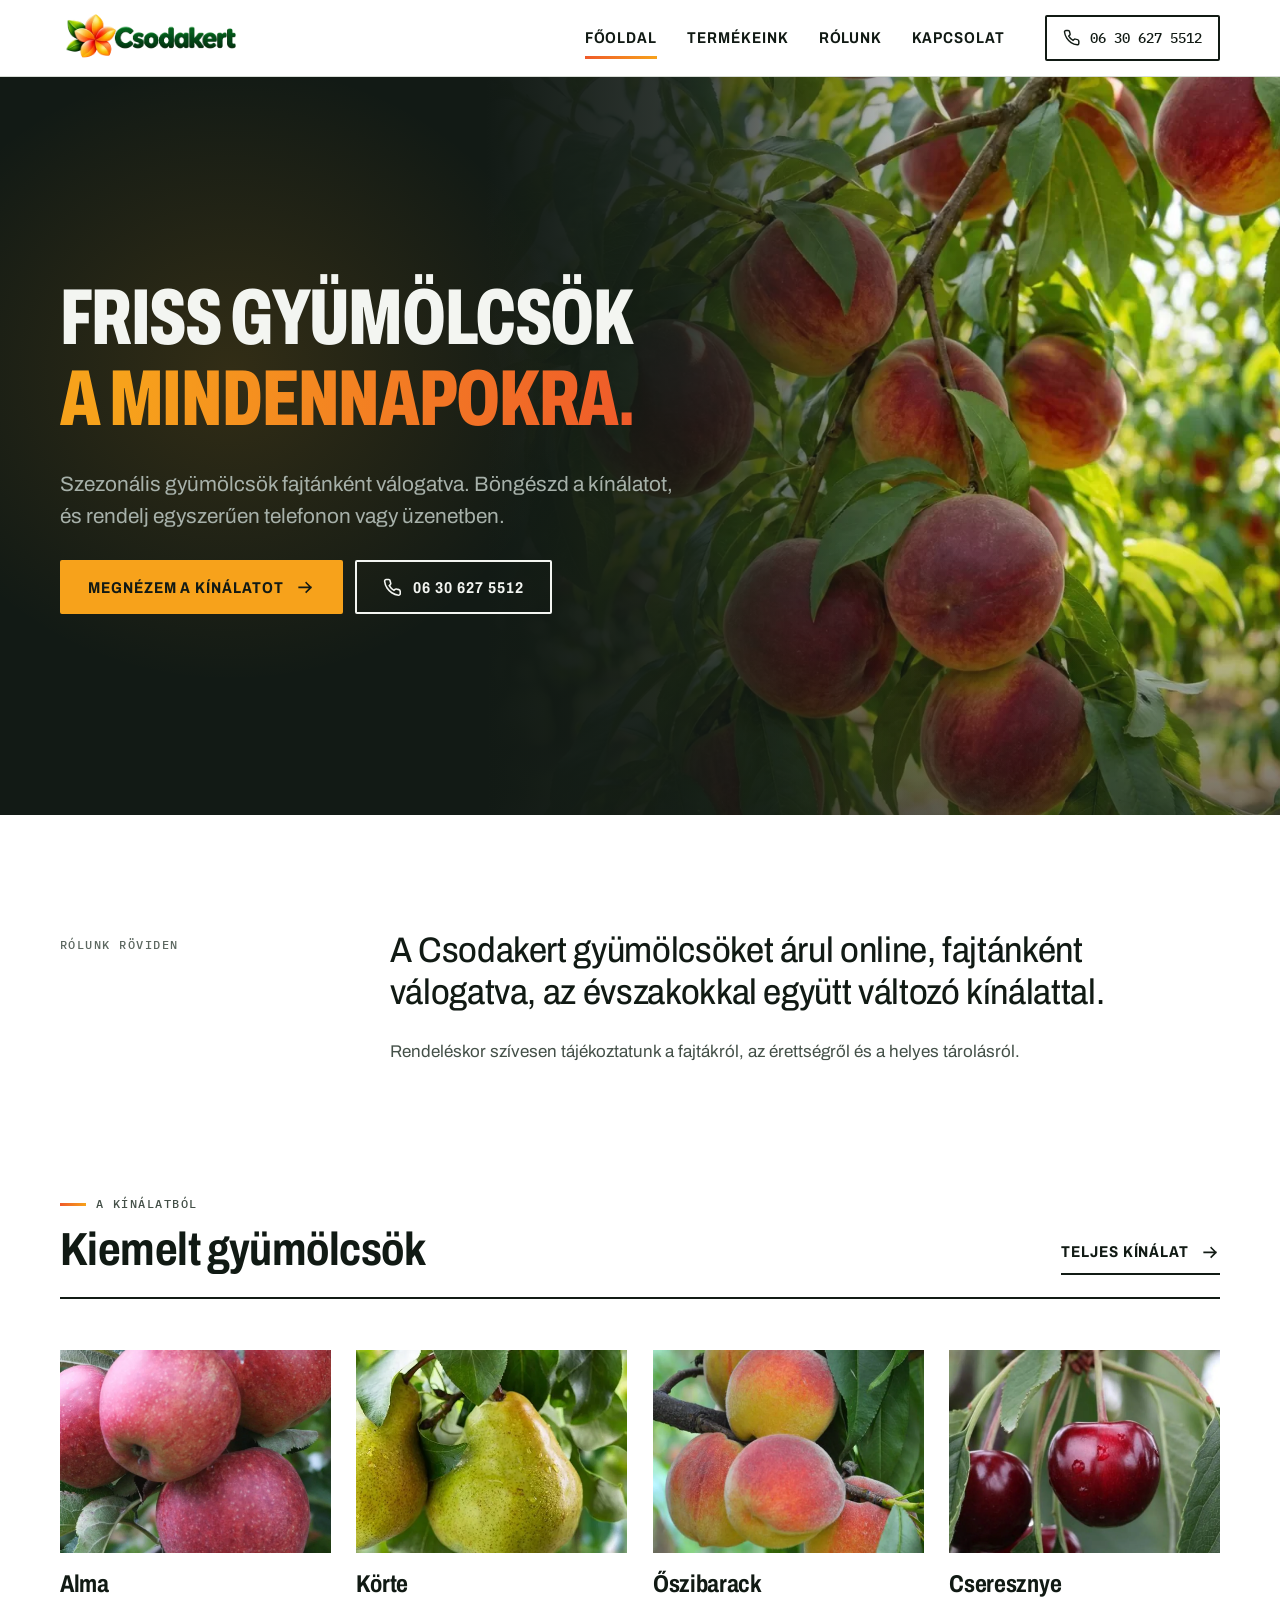
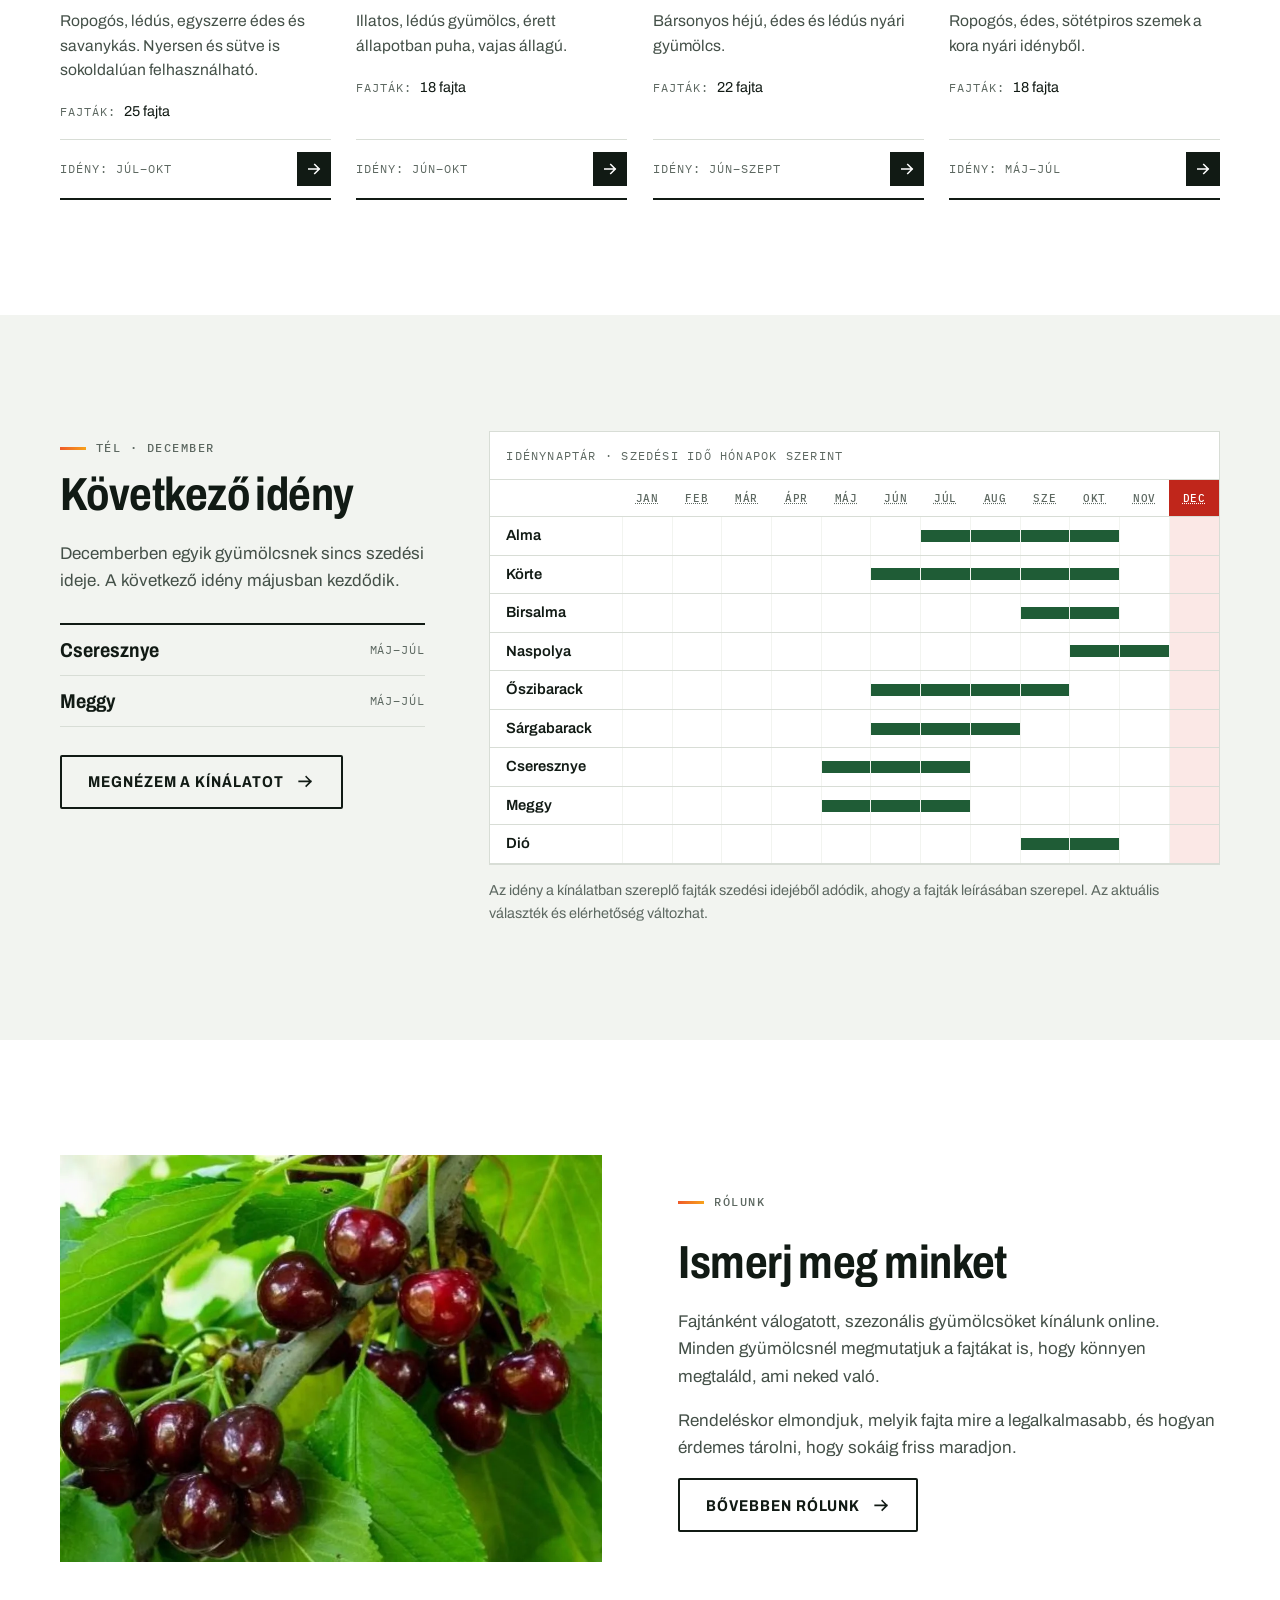
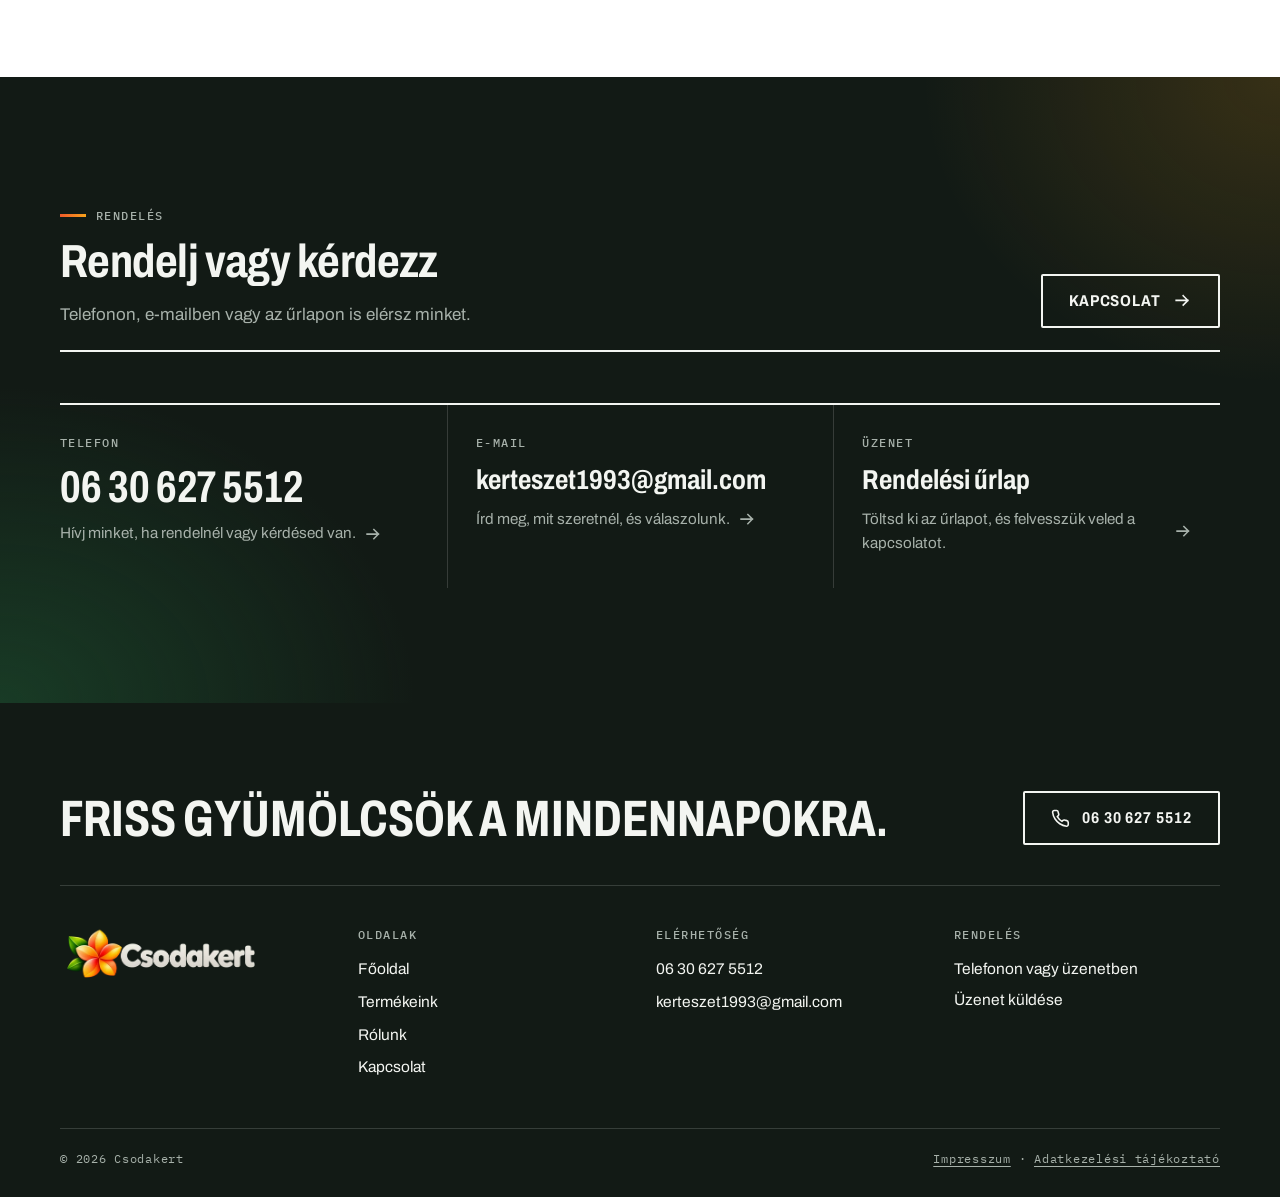
==== commit 5aefa878: "Rólunk: általános bemutatkozó szöveg, fotóhelyeken fajtafotók - A szögletes zárójeles helyőrzők hely" ====
--- a/index.html
+++ b/index.html
@@ -135,13 +135,13 @@
     <section class="section" aria-labelledby="rolunk-cim">
       <div class="container split">
         <figure class="split-media">
-          <!-- CSERÉLD: valódi fotó rólatok, a gyümölcsösről vagy a csomagolásról -->
-          <img src="assets/img/placeholder/uzlet-kirakat.svg" alt="[Fotó leírása, pl. A gyümölcsös szüret idején]" width="1200" height="900" loading="lazy">
+          <!-- Ha lesz saját fotó (rólatok, a válogatásról, a csomagolásról), ide kerüljön. -->
+          <img src="assets/img/varieties/cseresznye-badacsonyi-orias.webp" alt="Badacsonyi óriás cseresznye az ágon" width="1000" height="750" loading="lazy">
         </figure>
         <div>
           <p class="label">Rólunk</p>
           <h2 id="rolunk-cim">Ismerj meg minket</h2>
-          <p class="muted">[Egy-két mondat arról, kik vagytok, és mióta foglalkoztok gyümölcsárusítással.]</p>
+          <p class="muted">Fajtánként válogatott, szezonális gyümölcsöket kínálunk online. Minden gyümölcsnél megmutatjuk a&nbsp;fajtákat is, hogy könnyen megtaláld, ami neked való.</p>
           <p class="muted">Rendeléskor elmondjuk, melyik fajta mire a&nbsp;legalkalmasabb, és hogyan érdemes tárolni, hogy sokáig friss maradjon.</p>
           <div class="btn-row">
             <a class="btn btn--secondary" href="rolunk.html">Bővebben rólunk <svg class="icon icon--arrow" viewBox="0 0 24 24" aria-hidden="true" focusable="false"><path d="M4 12h15M13 6l6 6-6 6"/></svg></a>
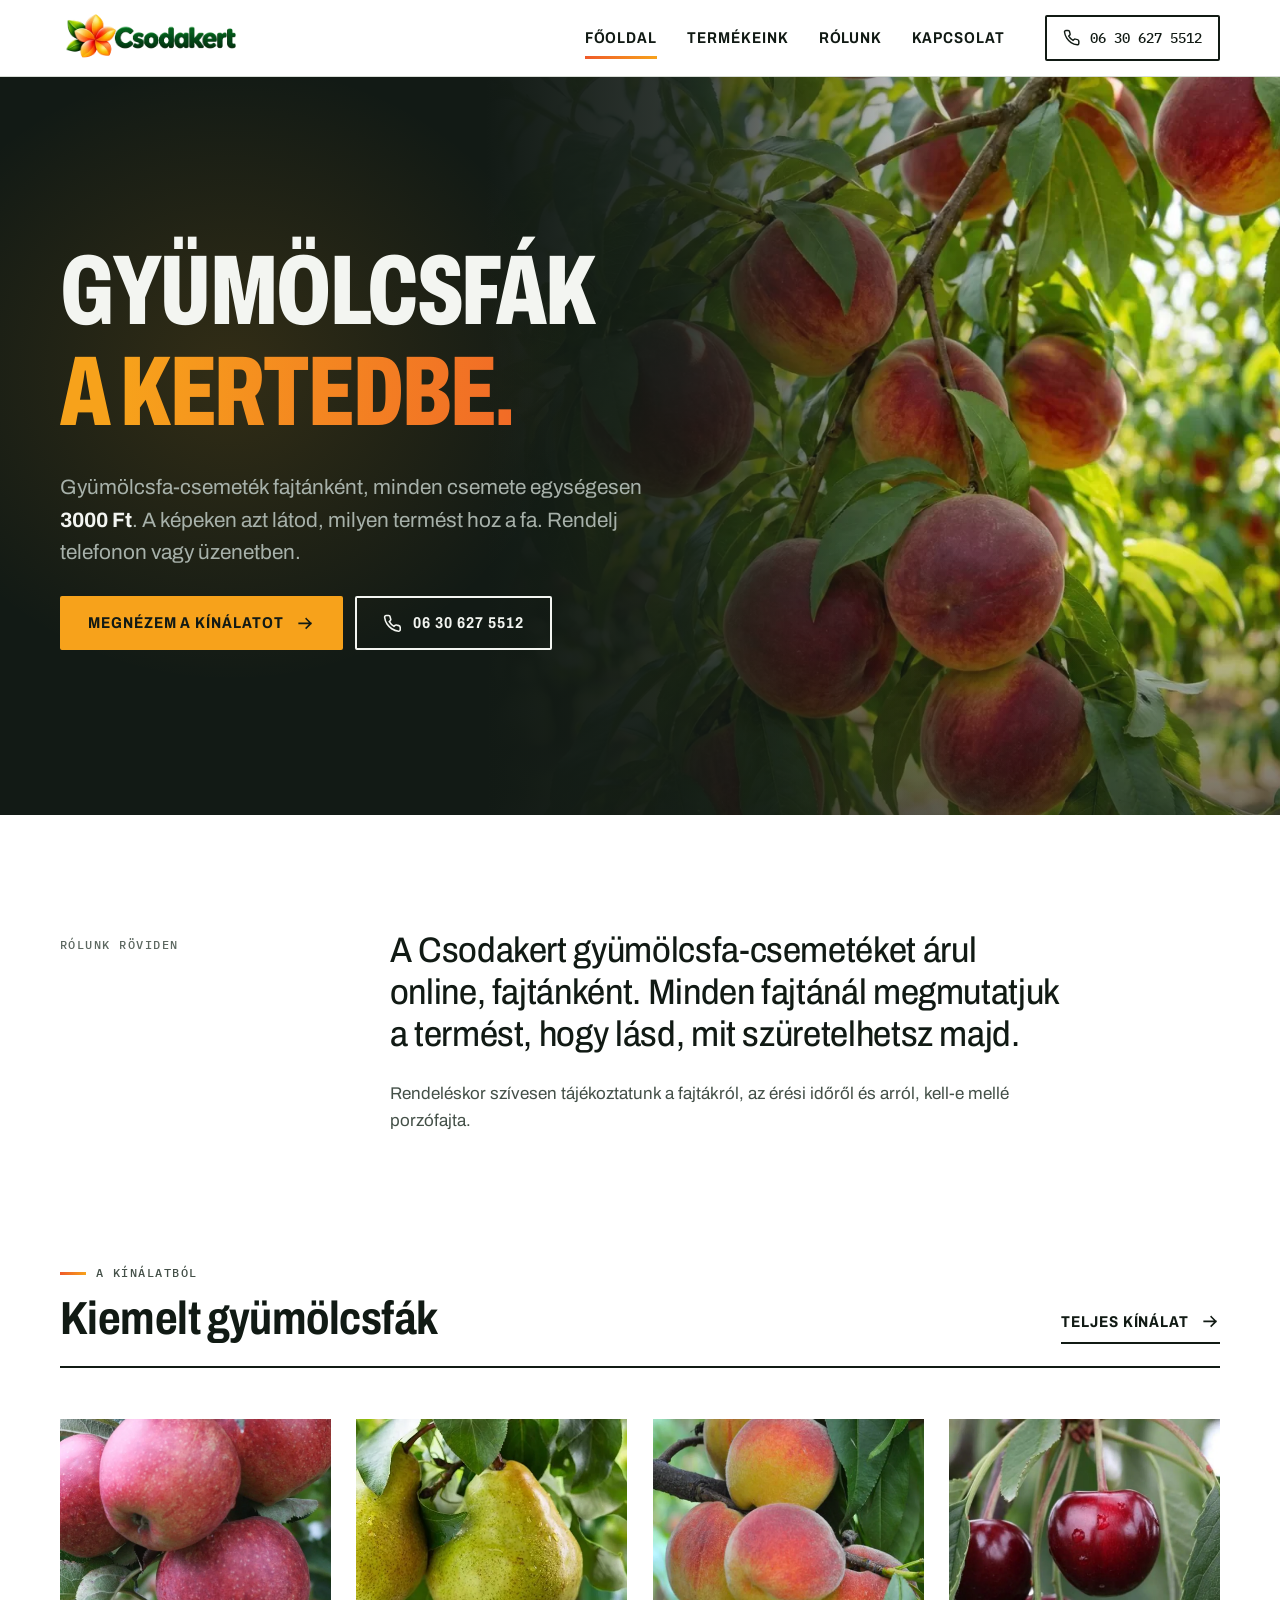
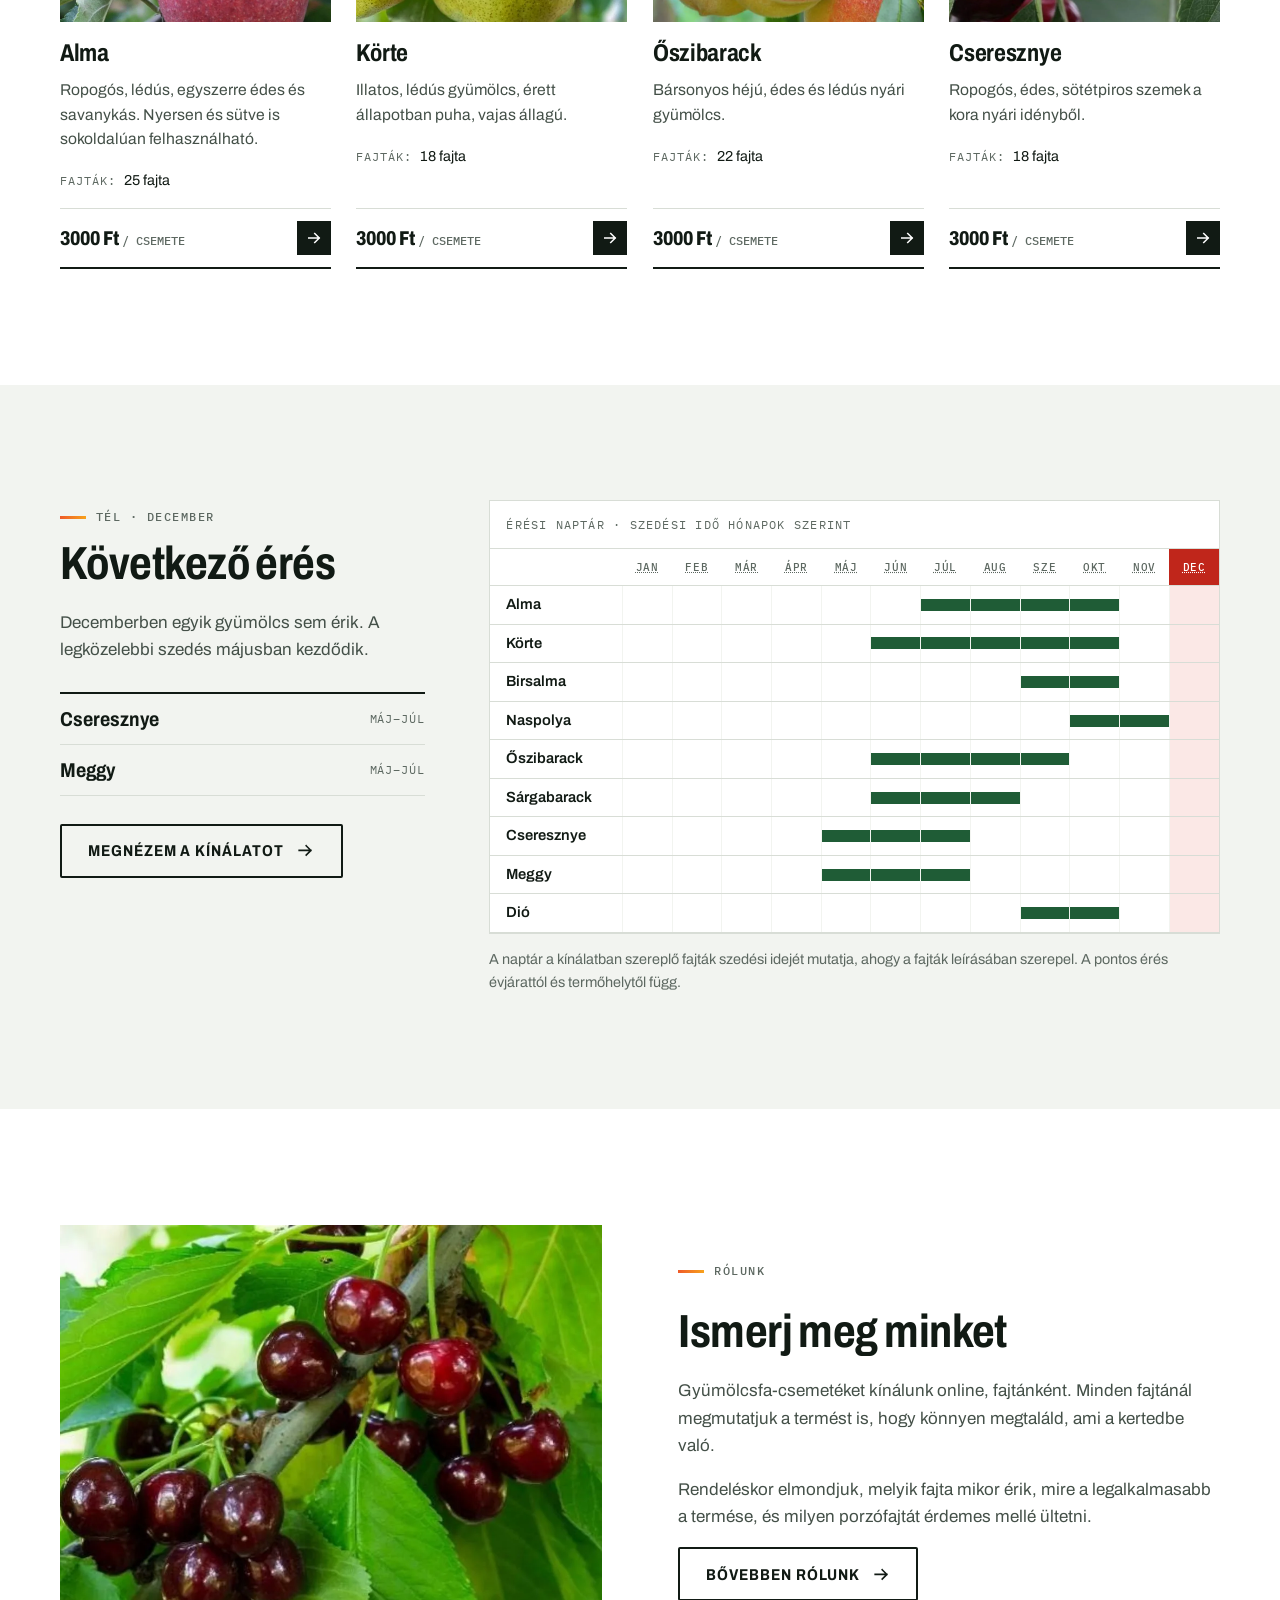
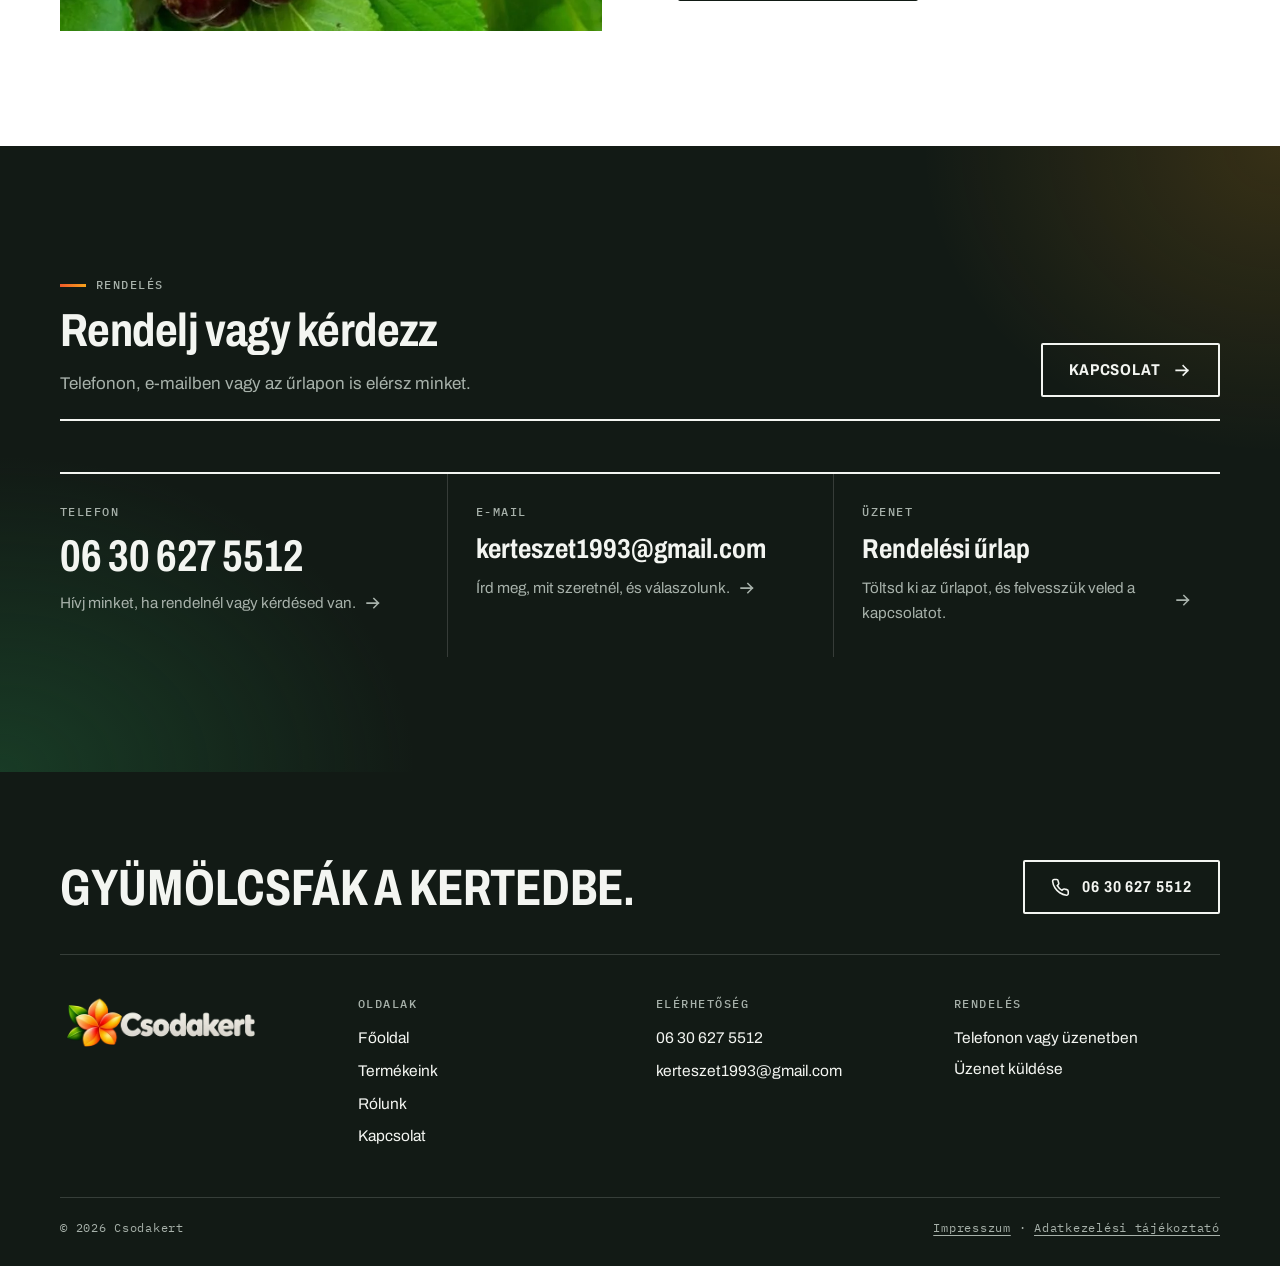
==== commit e5d06f4b: "Csemeteár (3000 Ft) és a szövegek csemetére igazítva A bolt gyümölcsfa-csemetéket árul, a képek a fá" ====
--- a/index.html
+++ b/index.html
@@ -3,15 +3,15 @@
 <head>
   <meta charset="utf-8">
   <meta name="viewport" content="width=device-width, initial-scale=1, viewport-fit=cover">
-  <title>Csodakert – Friss gyümölcsök a mindennapokra</title>
-  <meta name="description" content="Szezonálisan változó gyümölcskínálat, több mint száz fajtával. Böngészd a kínálatot, és rendelj telefonon vagy üzenetben.">
+  <title>Csodakert – Gyümölcsfa-csemeték fajtánként</title>
+  <meta name="description" content="Gyümölcsfa-csemeték több mint száz fajtában, minden csemete 3000 Ft. Nézd meg, milyen termést hoz a fa, és rendelj telefonon vagy üzenetben.">
   <meta name="theme-color" content="#ffffff">
   <link rel="canonical" href="https://[Domain]/">
   <meta property="og:type" content="website">
   <meta property="og:locale" content="hu_HU">
   <meta property="og:site_name" content="Csodakert">
-  <meta property="og:title" content="Csodakert – Friss gyümölcsök a mindennapokra">
-  <meta property="og:description" content="Szezonálisan változó gyümölcskínálat, több mint száz fajtával. Böngészd a kínálatot, és rendelj telefonon vagy üzenetben.">
+  <meta property="og:title" content="Csodakert – Gyümölcsfa-csemeték fajtánként">
+  <meta property="og:description" content="Gyümölcsfa-csemeték több mint száz fajtában, minden csemete 3000 Ft. Nézd meg, milyen termést hoz a fa, és rendelj telefonon vagy üzenetben.">
   <meta property="og:url" content="https://[Domain]/">
   <meta property="og:image" content="https://[Domain]/assets/img/og-image.jpg">
   <link rel="icon" href="favicon.png" type="image/png" sizes="64x64">
@@ -23,7 +23,7 @@
     "@context": "https://schema.org",
     "@type": "OnlineStore",
     "name": "Csodakert",
-    "description": "Gyümölcsök online rendelése, szezonálisan változó kínálattal.",
+    "description": "Gyümölcsfa-csemeték fajtánként, egységesen 3000 Ft-os áron.",
     "url": "https://[Domain]/",
     "image": "https://[Domain]/assets/img/og-image.jpg",
     "logo": "https://[Domain]/assets/img/logo.png",
@@ -67,8 +67,8 @@
       <div class="container hero__inner">
         <div class="hero-text">
           <p class="hero-now" data-hero-now hidden><span class="hero-now__dot" aria-hidden="true"></span><span data-hero-now-text></span></p>
-          <h1>Friss gyümölcsök <span class="accent">a&nbsp;mindennapokra.</span></h1>
-          <p class="lead">Szezonális gyümölcsök fajtánként válogatva. Böngészd a&nbsp;kínálatot, és rendelj egyszerűen telefonon vagy üzenetben.</p>
+          <h1>Gyümölcsfák <span class="accent">a&nbsp;kertedbe.</span></h1>
+          <p class="lead">Gyümölcsfa-csemeték fajtánként, minden csemete egységesen <strong class="hero-price">3000&nbsp;Ft</strong>. A&nbsp;képeken azt látod, milyen termést hoz a&nbsp;fa. Rendelj telefonon vagy üzenetben.</p>
           <div class="btn-row">
             <a class="btn btn--sun" href="termekeink.html">Megnézem a kínálatot <svg class="icon icon--arrow" viewBox="0 0 24 24" aria-hidden="true" focusable="false"><path d="M4 12h15M13 6l6 6-6 6"/></svg></a>
             <a class="btn btn--light" href="tel:+36306275512"><svg class="icon" viewBox="0 0 24 24" aria-hidden="true" focusable="false"><path d="M22 16.9v3a2 2 0 0 1-2.2 2 19.8 19.8 0 0 1-8.6-3.1 19.5 19.5 0 0 1-6-6A19.8 19.8 0 0 1 2.1 4.2 2 2 0 0 1 4.1 2h3a2 2 0 0 1 2 1.7c.1.9.4 1.8.7 2.7a2 2 0 0 1-.5 2.1L8 9.8a16 16 0 0 0 6 6l1.3-1.3a2 2 0 0 1 2.1-.4c.9.3 1.8.6 2.7.7a2 2 0 0 1 1.7 2z"/></svg> 06&nbsp;30&nbsp;627&nbsp;5512</a>
@@ -83,8 +83,8 @@
           <h2 id="bemutatkozas-cim" class="label label--plain">Rólunk röviden</h2>
         </div>
         <div>
-          <p class="big">A&nbsp;Csodakert gyümölcsöket árul online, fajtánként válogatva, az évszakokkal együtt változó kínálattal.</p>
-          <p class="muted">Rendeléskor szívesen tájékoztatunk a&nbsp;fajtákról, az érettségről és a&nbsp;helyes tárolásról.</p>
+          <p class="big">A&nbsp;Csodakert gyümölcsfa-csemetéket árul online, fajtánként. Minden fajtánál megmutatjuk a&nbsp;termést, hogy lásd, mit szüretelhetsz majd.</p>
+          <p class="muted">Rendeléskor szívesen tájékoztatunk a&nbsp;fajtákról, az érési időről és arról, kell-e mellé porzófajta.</p>
         </div>
       </div>
     </section>
@@ -94,12 +94,12 @@
         <div class="section-head">
           <div>
             <p class="label">A kínálatból</p>
-            <h2 id="kiemelt-cim">Kiemelt gyümölcsök</h2>
+            <h2 id="kiemelt-cim">Kiemelt gyümölcsfák</h2>
           </div>
           <a class="btn btn--ghost" href="termekeink.html">Teljes kínálat <svg class="icon icon--arrow" viewBox="0 0 24 24" aria-hidden="true" focusable="false"><path d="M4 12h15M13 6l6 6-6 6"/></svg></a>
         </div>
         <ul class="product-grid product-grid--4" data-featured>
-          <li class="noscript">A kiemelt gyümölcsöket a <a href="termekeink.html">Termékeink</a> oldalon is megtalálod.</li>
+          <li class="noscript">A kiemelt gyümölcsfákat a <a href="termekeink.html">Termékeink</a> oldalon is megtalálod.</li>
         </ul>
       </div>
     </section>
@@ -107,27 +107,27 @@
     <section class="section section--soft" aria-labelledby="szezon-cim">
       <div class="container season-layout">
         <div>
-          <p class="label" data-season-label>Idénynaptár</p>
-          <h2 id="szezon-cim" data-season-title>Most van idénye</h2>
-          <p class="muted" data-season-intro>Ezeknek a&nbsp;gyümölcsöknek most van a&nbsp;szedési ideje. Hogy épp mi kapható, azt telefonon vagy üzenetben pontosan megmondjuk.</p>
+          <p class="label" data-season-label>Érési naptár</p>
+          <h2 id="szezon-cim" data-season-title>Most érik</h2>
+          <p class="muted" data-season-intro>Ezeknek a&nbsp;gyümölcsöknek most van a&nbsp;szedési ideje. A&nbsp;naptár abban segít, hogy úgy válogasd a&nbsp;fákat, hogy tavasztól őszig legyen mit szüretelni.</p>
           <ul class="season-now" data-season-list>
-            <li class="noscript">Az idényben lévő gyümölcsöket a <a href="termekeink.html">Termékeink</a> oldalon találod.</li>
+            <li class="noscript">A gyümölcsfákat a <a href="termekeink.html">Termékeink</a> oldalon találod.</li>
           </ul>
           <a class="btn btn--secondary" href="termekeink.html">Megnézem a kínálatot <svg class="icon icon--arrow" viewBox="0 0 24 24" aria-hidden="true" focusable="false"><path d="M4 12h15M13 6l6 6-6 6"/></svg></a>
         </div>
         <div>
           <div class="calendar-wrap">
             <table class="calendar">
-              <caption>Idénynaptár · szedési idő hónapok szerint</caption>
+              <caption>Érési naptár · szedési idő hónapok szerint</caption>
               <thead>
                 <tr><th scope="col"><span class="visually-hidden">Gyümölcs</span></th><th scope="col" data-month="1"><abbr title="január">Jan</abbr></th><th scope="col" data-month="2"><abbr title="február">Feb</abbr></th><th scope="col" data-month="3"><abbr title="március">Már</abbr></th><th scope="col" data-month="4"><abbr title="április">Ápr</abbr></th><th scope="col" data-month="5"><abbr title="május">Máj</abbr></th><th scope="col" data-month="6"><abbr title="június">Jún</abbr></th><th scope="col" data-month="7"><abbr title="július">Júl</abbr></th><th scope="col" data-month="8"><abbr title="augusztus">Aug</abbr></th><th scope="col" data-month="9"><abbr title="szeptember">Sze</abbr></th><th scope="col" data-month="10"><abbr title="október">Okt</abbr></th><th scope="col" data-month="11"><abbr title="november">Nov</abbr></th><th scope="col" data-month="12"><abbr title="december">Dec</abbr></th></tr>
               </thead>
               <tbody data-season-calendar>
-                <tr><td colspan="13" class="noscript">Az idénynaptár megjelenítéséhez JavaScript szükséges.</td></tr>
+                <tr><td colspan="13" class="noscript">Az érési naptár megjelenítéséhez JavaScript szükséges.</td></tr>
               </tbody>
             </table>
           </div>
-          <p class="calendar-note">Az idény a&nbsp;kínálatban szereplő fajták szedési idejéből adódik, ahogy a&nbsp;fajták leírásában szerepel. Az aktuális választék és elérhetőség változhat.</p>
+          <p class="calendar-note">A&nbsp;naptár a&nbsp;kínálatban szereplő fajták szedési idejét mutatja, ahogy a&nbsp;fajták leírásában szerepel. A&nbsp;pontos érés évjárattól és termőhelytől függ.</p>
         </div>
       </div>
     </section>
@@ -141,8 +141,8 @@
         <div>
           <p class="label">Rólunk</p>
           <h2 id="rolunk-cim">Ismerj meg minket</h2>
-          <p class="muted">Fajtánként válogatott, szezonális gyümölcsöket kínálunk online. Minden gyümölcsnél megmutatjuk a&nbsp;fajtákat is, hogy könnyen megtaláld, ami neked való.</p>
-          <p class="muted">Rendeléskor elmondjuk, melyik fajta mire a&nbsp;legalkalmasabb, és hogyan érdemes tárolni, hogy sokáig friss maradjon.</p>
+          <p class="muted">Gyümölcsfa-csemetéket kínálunk online, fajtánként. Minden fajtánál megmutatjuk a&nbsp;termést is, hogy könnyen megtaláld, ami a&nbsp;kertedbe való.</p>
+          <p class="muted">Rendeléskor elmondjuk, melyik fajta mikor érik, mire a&nbsp;legalkalmasabb a&nbsp;termése, és milyen porzófajtát érdemes mellé ültetni.</p>
           <div class="btn-row">
             <a class="btn btn--secondary" href="rolunk.html">Bővebben rólunk <svg class="icon icon--arrow" viewBox="0 0 24 24" aria-hidden="true" focusable="false"><path d="M4 12h15M13 6l6 6-6 6"/></svg></a>
           </div>
@@ -190,7 +190,7 @@
   <footer class="site-footer">
     <div class="container">
       <div class="footer-top">
-        <p>Friss gyümölcsök a&nbsp;mindennapokra.</p>
+        <p>Gyümölcsfák a&nbsp;kertedbe.</p>
         <a class="btn btn--light" href="tel:+36306275512"><svg class="icon" viewBox="0 0 24 24" aria-hidden="true" focusable="false"><path d="M22 16.9v3a2 2 0 0 1-2.2 2 19.8 19.8 0 0 1-8.6-3.1 19.5 19.5 0 0 1-6-6A19.8 19.8 0 0 1 2.1 4.2 2 2 0 0 1 4.1 2h3a2 2 0 0 1 2 1.7c.1.9.4 1.8.7 2.7a2 2 0 0 1-.5 2.1L8 9.8a16 16 0 0 0 6 6l1.3-1.3a2 2 0 0 1 2.1-.4c.9.3 1.8.6 2.7.7a2 2 0 0 1 1.7 2z"/></svg> 06&nbsp;30&nbsp;627&nbsp;5512</a>
       </div>
       <div class="footer-grid">
--- a/assets/css/style.css
+++ b/assets/css/style.css
@@ -907,8 +907,8 @@
 .hero h1 {
   margin: 0;
   color: var(--on-studio);
-  /* a leghosszabb sor („a mindennapokra.”) mindig beférjen */
-  font-size: min(6.2rem, 12.4cqi);
+  /* a leghosszabb sor („Gyümölcsfák”) mindig beférjen az oszlopba */
+  font-size: min(6.2rem, 16cqi);
   font-stretch: 64%;
   font-weight: 800;
   line-height: 1.02;
@@ -3274,3 +3274,52 @@
   border-color: var(--sun-2);
   color: var(--studio);
 }
+
+/* Ár: fajtakártya, fajtaleírás, nyitó */
+.variety-card p {
+  display: flex;
+  justify-content: space-between;
+  gap: 8px;
+}
+
+.variety-card__price {
+  flex: none;
+  color: var(--ink);
+  font-weight: 500;
+  letter-spacing: 0.04em;
+}
+
+.dialog-price {
+  margin: 20px 0 0;
+  padding-top: 16px;
+  border-top: 1px solid var(--rule);
+  font-family: var(--mono);
+  font-size: 0.86rem;
+  letter-spacing: 0.06em;
+  text-transform: uppercase;
+  color: var(--ink-3);
+}
+
+.dialog-price strong {
+  font-family: var(--display);
+  font-size: 1.5rem;
+  font-stretch: 80%;
+  font-weight: 800;
+  letter-spacing: 0;
+  color: var(--ink);
+}
+
+.hero-price {
+  color: var(--on-studio);
+  font-weight: 700;
+  white-space: nowrap;
+}
+
+/* a „Ft” rövidítés ne legyen csupa nagybetű a kártya nagybetűs láblécében */
+.price {
+  text-transform: none;
+}
+
+.price small {
+  text-transform: uppercase;
+}
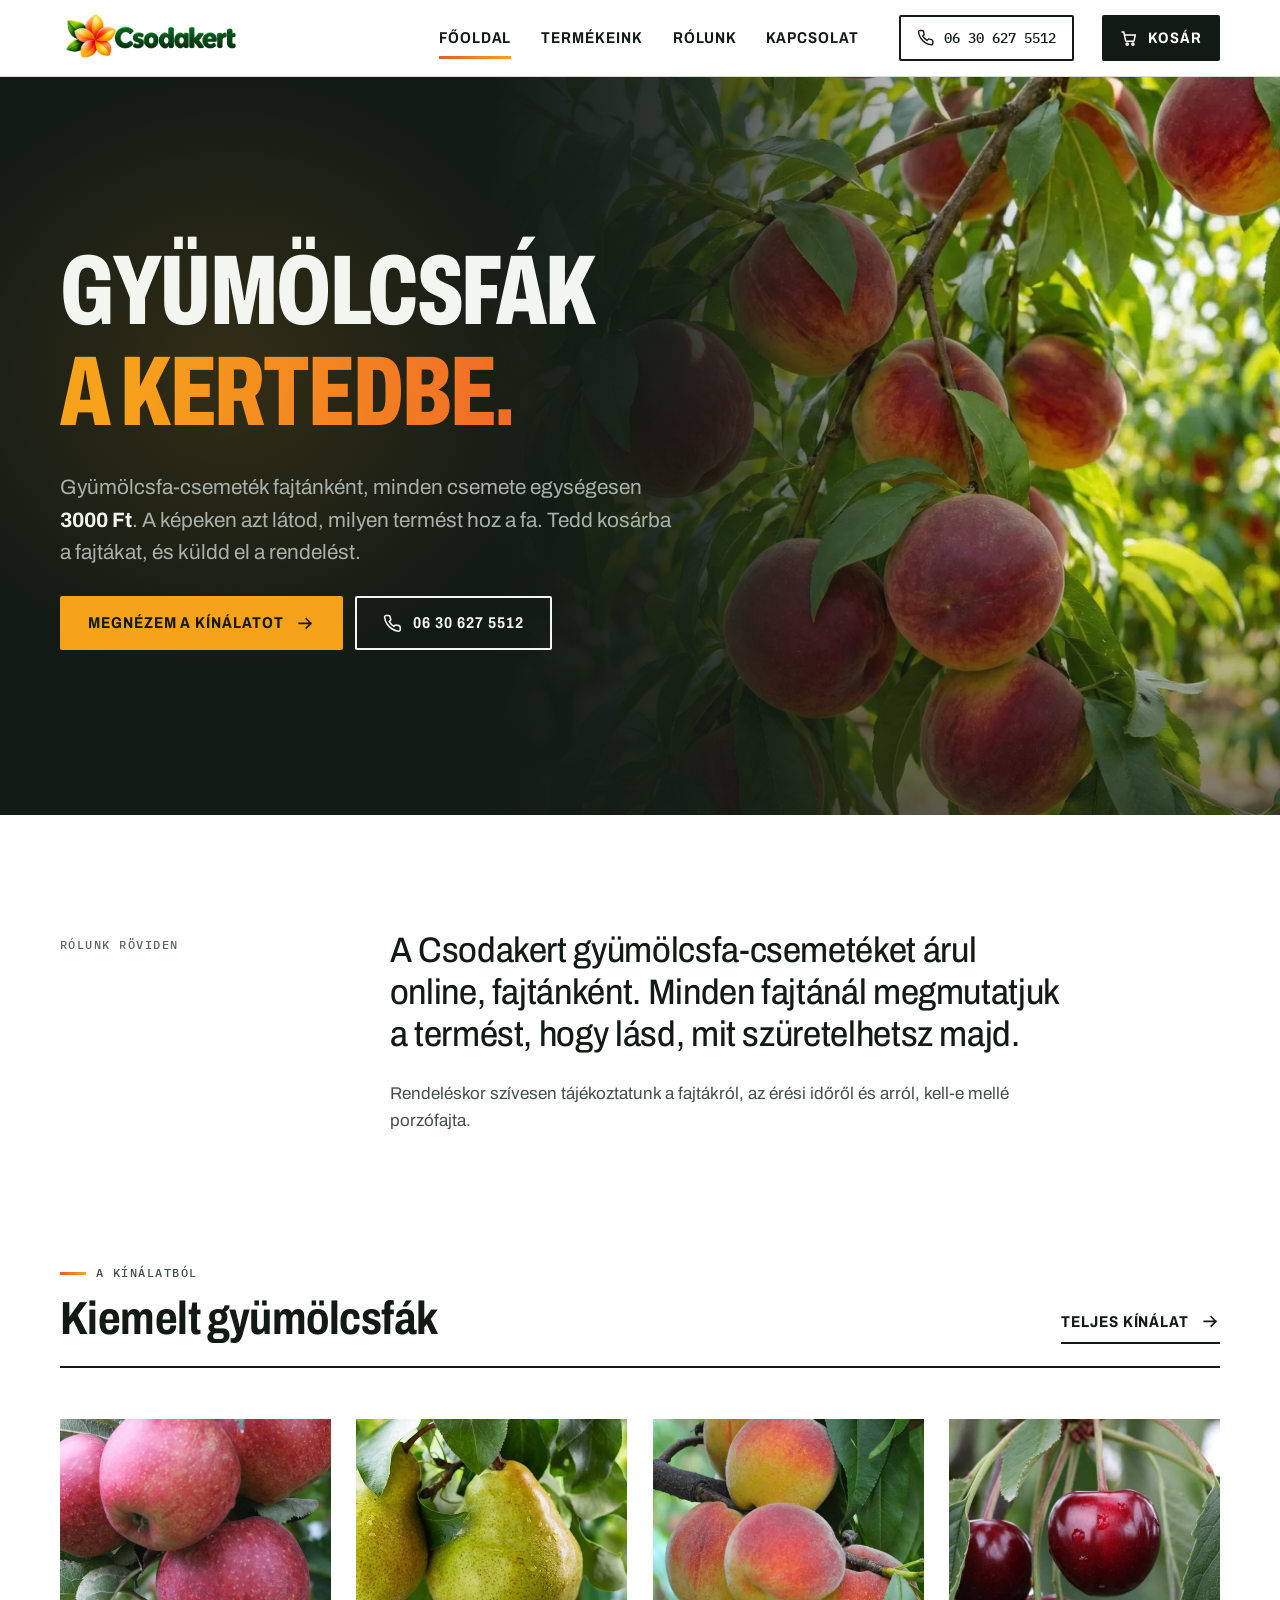
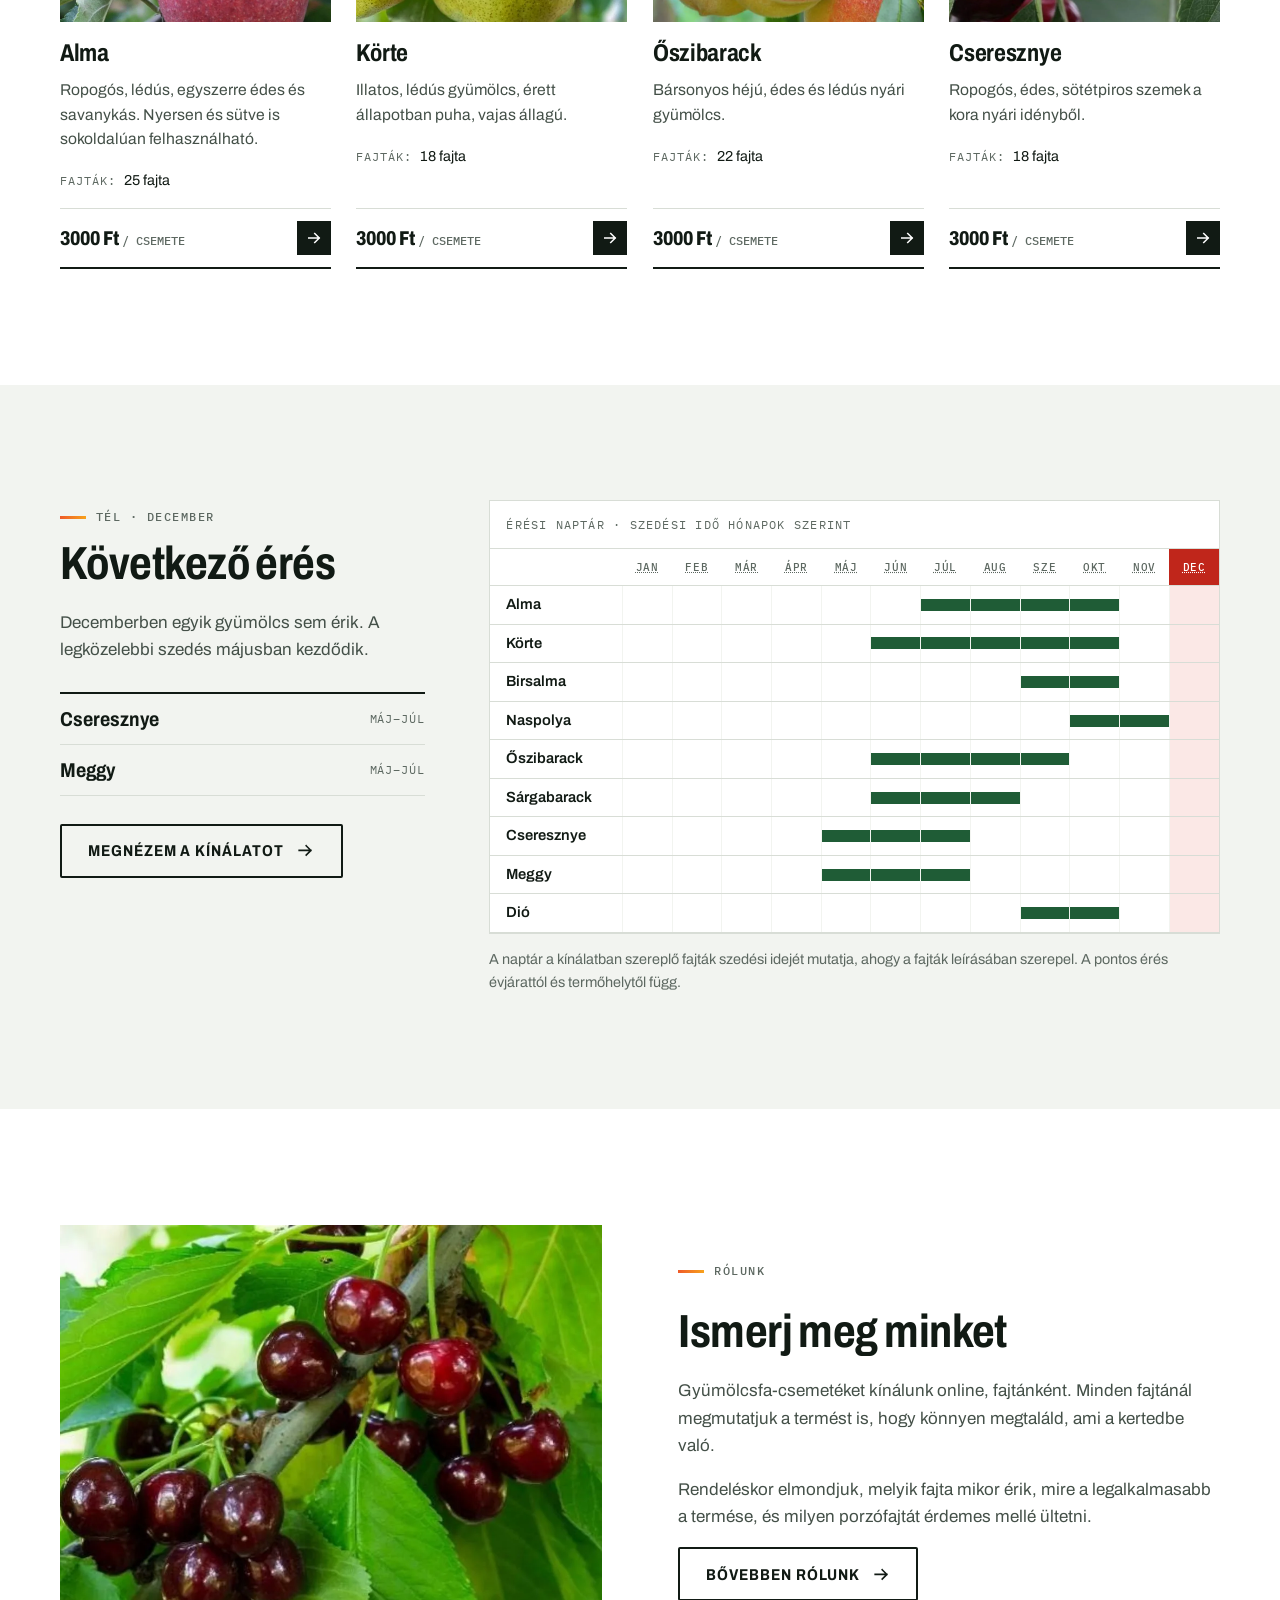
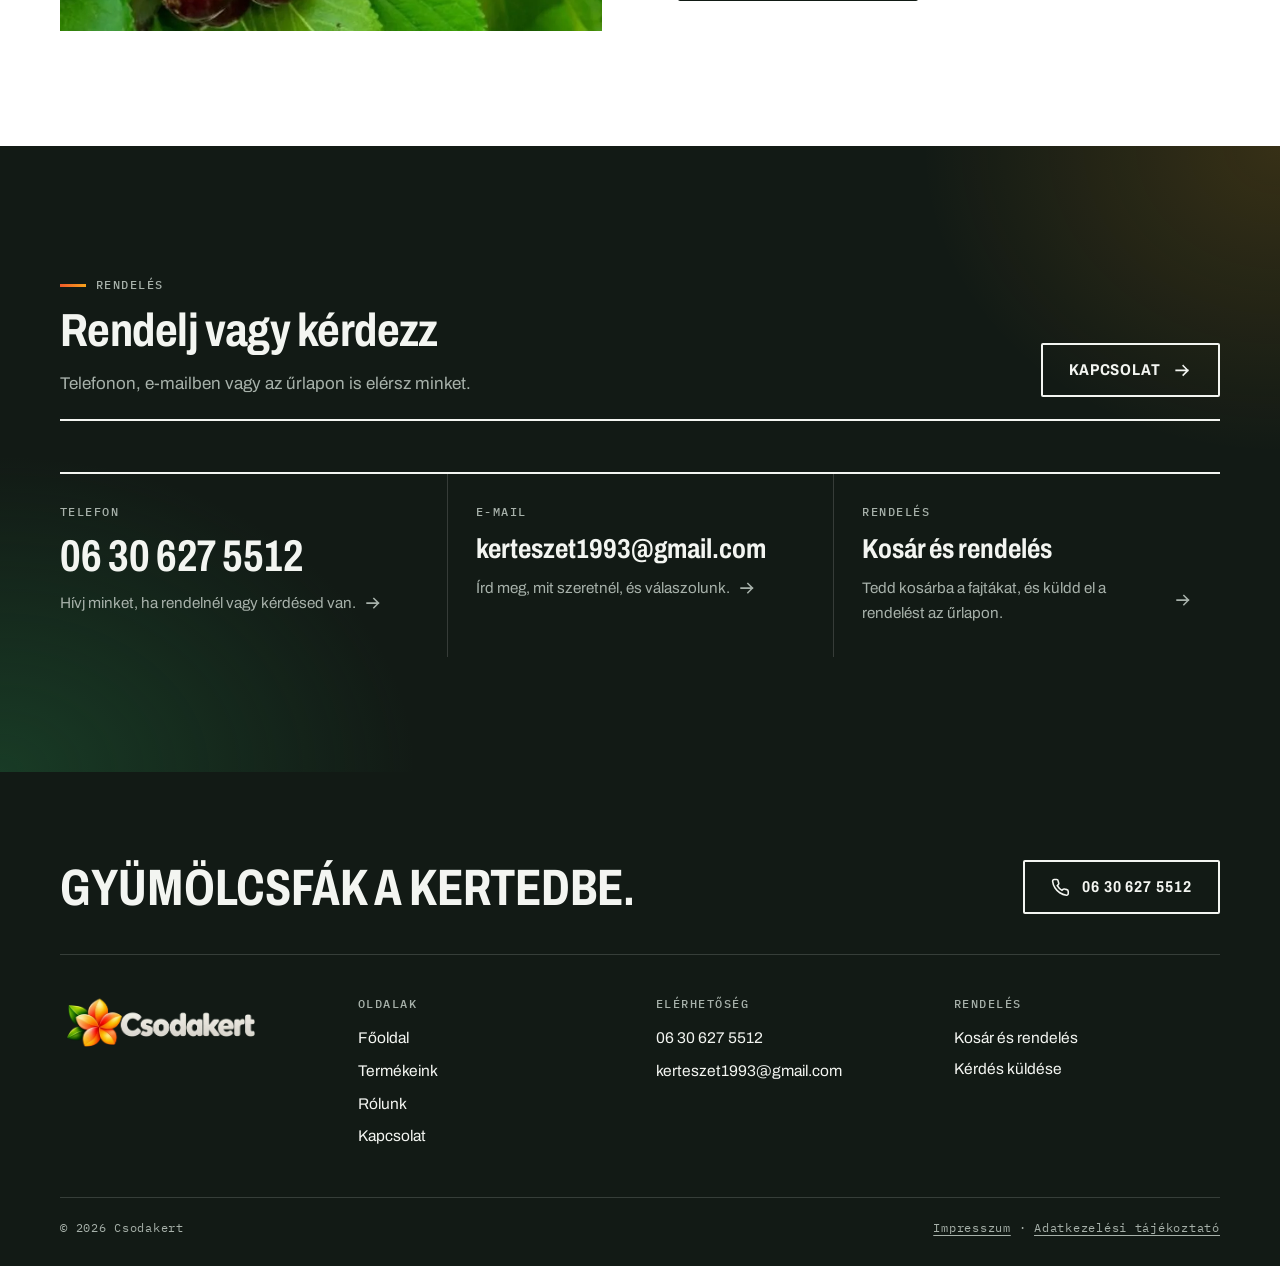
==== commit f11f32a9: "Kosár és rendelési űrlap (online fizetés nélkül) - Kosárba gomb minden fajtakártyán és a fajtaleírás" ====
--- a/index.html
+++ b/index.html
@@ -44,6 +44,11 @@
         <svg class="icon" viewBox="0 0 24 24" aria-hidden="true" focusable="false"><path d="M22 16.9v3a2 2 0 0 1-2.2 2 19.8 19.8 0 0 1-8.6-3.1 19.5 19.5 0 0 1-6-6A19.8 19.8 0 0 1 2.1 4.2 2 2 0 0 1 4.1 2h3a2 2 0 0 1 2 1.7c.1.9.4 1.8.7 2.7a2 2 0 0 1-.5 2.1L8 9.8a16 16 0 0 0 6 6l1.3-1.3a2 2 0 0 1 2.1-.4c.9.3 1.8.6 2.7.7a2 2 0 0 1 1.7 2z"/></svg>
         <span>06&nbsp;30&nbsp;627&nbsp;5512</span>
       </a>
+      <a class="header-cart" href="rendeles.html" data-cart-open aria-haspopup="dialog" aria-label="Kosár">
+        <svg class="icon" viewBox="0 0 24 24" aria-hidden="true" focusable="false"><path d="M3 4h2l2.4 11.2a1 1 0 0 0 1 .8h9.2a1 1 0 0 0 1-.8L20 8H6.2"/><circle cx="9.5" cy="20" r="1.4"/><circle cx="17" cy="20" r="1.4"/></svg>
+        <span class="header-cart__label">Kosár</span>
+        <span class="header-cart__count" data-cart-count hidden>0</span>
+      </a>
       <button class="menu-toggle" type="button" aria-controls="site-nav" aria-expanded="false" aria-label="Menü megnyitása">
         <svg class="icon icon--menu" viewBox="0 0 24 24" aria-hidden="true" focusable="false"><path d="M3 7h18M3 12h18M3 17h18"/></svg>
         <svg class="icon icon--close" viewBox="0 0 24 24" aria-hidden="true" focusable="false"><path d="M18 6 6 18M6 6l12 12"/></svg>
@@ -68,7 +73,7 @@
         <div class="hero-text">
           <p class="hero-now" data-hero-now hidden><span class="hero-now__dot" aria-hidden="true"></span><span data-hero-now-text></span></p>
           <h1>Gyümölcsfák <span class="accent">a&nbsp;kertedbe.</span></h1>
-          <p class="lead">Gyümölcsfa-csemeték fajtánként, minden csemete egységesen <strong class="hero-price">3000&nbsp;Ft</strong>. A&nbsp;képeken azt látod, milyen termést hoz a&nbsp;fa. Rendelj telefonon vagy üzenetben.</p>
+          <p class="lead">Gyümölcsfa-csemeték fajtánként, minden csemete egységesen <strong class="hero-price">3000&nbsp;Ft</strong>. A&nbsp;képeken azt látod, milyen termést hoz a&nbsp;fa. Tedd kosárba a&nbsp;fajtákat, és küldd el a&nbsp;rendelést.</p>
           <div class="btn-row">
             <a class="btn btn--sun" href="termekeink.html">Megnézem a kínálatot <svg class="icon icon--arrow" viewBox="0 0 24 24" aria-hidden="true" focusable="false"><path d="M4 12h15M13 6l6 6-6 6"/></svg></a>
             <a class="btn btn--light" href="tel:+36306275512"><svg class="icon" viewBox="0 0 24 24" aria-hidden="true" focusable="false"><path d="M22 16.9v3a2 2 0 0 1-2.2 2 19.8 19.8 0 0 1-8.6-3.1 19.5 19.5 0 0 1-6-6A19.8 19.8 0 0 1 2.1 4.2 2 2 0 0 1 4.1 2h3a2 2 0 0 1 2 1.7c.1.9.4 1.8.7 2.7a2 2 0 0 1-.5 2.1L8 9.8a16 16 0 0 0 6 6l1.3-1.3a2 2 0 0 1 2.1-.4c.9.3 1.8.6 2.7.7a2 2 0 0 1 1.7 2z"/></svg> 06&nbsp;30&nbsp;627&nbsp;5512</a>
@@ -176,10 +181,10 @@
               </a>
             </li>
             <li>
-              <a class="contact-card" href="kapcsolat.html#urlap">
-                <span class="label label--plain">Üzenet</span>
-                <strong class="contact-card__mid">Rendelési űrlap</strong>
-                <span class="contact-card__hint">Töltsd ki az űrlapot, és felvesszük veled a kapcsolatot. <svg class="icon" viewBox="0 0 24 24" aria-hidden="true" focusable="false"><path d="M4 12h15M13 6l6 6-6 6"/></svg></span>
+              <a class="contact-card" href="rendeles.html">
+                <span class="label label--plain">Rendelés</span>
+                <strong class="contact-card__mid">Kosár és rendelés</strong>
+                <span class="contact-card__hint">Tedd kosárba a fajtákat, és küldd el a rendelést az űrlapon. <svg class="icon" viewBox="0 0 24 24" aria-hidden="true" focusable="false"><path d="M4 12h15M13 6l6 6-6 6"/></svg></span>
               </a>
             </li>
           </ul>
@@ -217,8 +222,8 @@
         </div>
         <div>
           <h2>Rendelés</h2>
-          <p>Telefonon vagy üzenetben</p>
-          <p><a href="kapcsolat.html#urlap">Üzenet küldése</a></p>
+          <p><a href="rendeles.html">Kosár és rendelés</a></p>
+          <p><a href="kapcsolat.html#urlap">Kérdés küldése</a></p>
         </div>
       </div>
       <div class="footer-bottom">
@@ -228,8 +233,26 @@
     </div>
   </footer>
 
+  <dialog class="cart-dialog" id="cart-dialog" aria-labelledby="cart-title">
+    <div class="cart-panel">
+      <div class="cart-head">
+        <h2 id="cart-title">Kosár</h2>
+        <button class="dialog-close" type="button" data-cart-close aria-label="Kosár bezárása"><svg class="icon" viewBox="0 0 24 24" aria-hidden="true" focusable="false"><path d="M18 6 6 18M6 6l12 12"/></svg></button>
+      </div>
+      <div class="cart-body" data-cart-list></div>
+      <div class="cart-foot" data-cart-filled hidden>
+        <p class="cart-total"><span>Összesen</span> <strong data-cart-total>0 Ft</strong></p>
+        <p class="cart-note">Online fizetés nincs. A&nbsp;rendelés elküldése után felvesszük veled a&nbsp;kapcsolatot.</p>
+        <a class="btn btn--sun" href="rendeles.html">Tovább a rendeléshez <svg class="icon icon--arrow" viewBox="0 0 24 24" aria-hidden="true" focusable="false"><path d="M4 12h15M13 6l6 6-6 6"/></svg></a>
+        <button class="btn btn--secondary" type="button" data-cart-close>Vásárlás folytatása</button>
+      </div>
+    </div>
+  </dialog>
+  <div class="toast" data-cart-toast role="status" aria-live="polite"></div>
+
   <script src="assets/js/products.js" defer></script>
   <script src="assets/js/shop.js" defer></script>
   <script src="assets/js/main.js" defer></script>
+  <script src="assets/js/cart.js" defer></script>
 </body>
 </html>
--- a/assets/css/style.css
+++ b/assets/css/style.css
@@ -2937,7 +2937,8 @@
   outline: none;
 }
 
-.variety-card.has-info:focus-within {
+/* a kártyakeret csak a fajtaleírás-link fókuszánál; a Kosárba gombnak saját kerete van */
+.variety-card.has-info:has(.variety-card__link:focus-visible) {
   outline: 3px solid var(--red);
   outline-offset: 4px;
 }
@@ -3287,6 +3288,7 @@
   color: var(--ink);
   font-weight: 500;
   letter-spacing: 0.04em;
+  text-transform: none;
 }
 
 .dialog-price {
@@ -3323,3 +3325,536 @@
 .price small {
   text-transform: uppercase;
 }
+
+/* ==========================================================================
+   Kosár: fejléc gomb, oldalsó panel, tételek, visszajelzés
+   ========================================================================== */
+
+.header-cart {
+  order: 3;
+  position: relative;
+  display: inline-flex;
+  align-items: center;
+  gap: 10px;
+  min-height: 46px;
+  padding: 0 16px;
+  border: 2px solid var(--ink);
+  border-radius: var(--radius);
+  background: var(--ink);
+  color: var(--paper);
+  font-family: var(--display);
+  font-stretch: 85%;
+  font-size: 0.95rem;
+  font-weight: 700;
+  letter-spacing: 0.06em;
+  text-transform: uppercase;
+  text-decoration: none;
+  white-space: nowrap;
+  transition: background-color 0.18s var(--ease), border-color 0.18s var(--ease);
+}
+
+.header-cart:hover {
+  background: var(--green);
+  border-color: var(--green);
+  color: var(--paper);
+}
+
+.header-cart__count {
+  display: inline-grid;
+  place-items: center;
+  min-width: 22px;
+  height: 22px;
+  padding: 0 6px;
+  border-radius: 11px;
+  background: var(--sun);
+  color: var(--studio);
+  font-family: var(--mono);
+  font-size: 0.75rem;
+  font-weight: 500;
+  letter-spacing: 0;
+}
+
+.menu-toggle {
+  order: 4;
+}
+
+@media (max-width: 900px) {
+  .header-cart {
+    width: 46px;
+    padding: 0;
+    justify-content: center;
+  }
+
+  .header-cart__label {
+    position: absolute;
+    width: 1px;
+    height: 1px;
+    overflow: hidden;
+    clip: rect(0, 0, 0, 0);
+  }
+
+  .header-cart__count {
+    position: absolute;
+    top: -9px;
+    right: -9px;
+    box-shadow: 0 0 0 2px var(--paper);
+  }
+}
+
+/* kis telefonon a logó kisebb, hogy a három gomb is kiférjen */
+@media (max-width: 400px) {
+  .brand img {
+    height: 34px;
+  }
+
+  .header-inner {
+    gap: 8px;
+  }
+}
+
+/* Oldalról becsúszó kosárpanel */
+.cart-dialog {
+  position: fixed;
+  inset: 0 0 0 auto;
+  width: min(460px, 100%);
+  max-width: 100%;
+  height: 100%;
+  max-height: 100%;
+  margin: 0;
+  padding: 0;
+  border: 0;
+  background: var(--paper);
+  color: var(--ink);
+  box-shadow: -24px 0 48px rgba(10, 14, 11, 0.25);
+}
+
+.cart-dialog::backdrop {
+  background: rgba(10, 14, 11, 0.55);
+}
+
+@media (prefers-reduced-motion: no-preference) {
+  .cart-dialog[open] {
+    animation: cart-in 0.28s var(--ease);
+  }
+}
+
+@keyframes cart-in {
+  from { transform: translateX(40px); opacity: 0; }
+  to { transform: none; opacity: 1; }
+}
+
+.cart-panel {
+  display: flex;
+  flex-direction: column;
+  height: 100%;
+}
+
+.cart-head {
+  display: flex;
+  align-items: center;
+  justify-content: space-between;
+  gap: 16px;
+  padding: 18px 20px 18px 24px;
+  border-bottom: 2px solid var(--ink);
+}
+
+.cart-head h2 {
+  margin: 0;
+  font-size: 1.8rem;
+  font-stretch: 70%;
+  font-weight: 800;
+  text-transform: uppercase;
+}
+
+.cart-head .dialog-close,
+#cart-dialog .cart-head .dialog-close {
+  position: static;
+  flex: none;
+}
+
+.cart-body {
+  flex: 1;
+  min-height: 0;
+  overflow-y: auto;
+  padding: 8px 24px;
+  overscroll-behavior: contain;
+}
+
+.cart-foot {
+  display: grid;
+  gap: 10px;
+  padding: 18px 24px calc(20px + env(safe-area-inset-bottom, 0px));
+  border-top: 1px solid var(--rule);
+  background: var(--paper);
+}
+
+.cart-foot .btn {
+  width: 100%;
+}
+
+.cart-total,
+.order-total {
+  display: flex;
+  align-items: baseline;
+  justify-content: space-between;
+  gap: 16px;
+  margin: 0;
+  font-family: var(--mono);
+  font-size: 0.8rem;
+  letter-spacing: 0.1em;
+  text-transform: uppercase;
+  color: var(--ink-3);
+}
+
+.cart-total strong,
+.order-total strong {
+  font-family: var(--display);
+  font-size: 1.7rem;
+  font-stretch: 80%;
+  font-weight: 800;
+  letter-spacing: 0;
+  text-transform: none;
+  color: var(--ink);
+}
+
+.cart-note {
+  margin: 0 0 4px;
+  color: var(--ink-2);
+  font-size: 0.9rem;
+}
+
+/* Tételek (kosárpanel és rendelési oldal) */
+.cart-items {
+  margin: 0;
+  padding: 0;
+  list-style: none;
+}
+
+.cart-item {
+  display: grid;
+  grid-template-columns: 64px minmax(0, 1fr) auto 36px;
+  grid-template-areas:
+    "img info info remove"
+    "img qty sum sum";
+  align-items: center;
+  gap: 8px 14px;
+  padding: 16px 0;
+  border-bottom: 1px solid var(--rule);
+}
+
+.cart-item__img {
+  grid-area: img;
+  align-self: start;
+  width: 64px;
+  height: 48px;
+  object-fit: cover;
+  background: var(--paper-2);
+}
+
+.cart-item__info {
+  grid-area: info;
+  min-width: 0;
+}
+
+.cart-item__name {
+  margin: 0;
+  font-weight: 700;
+  line-height: 1.25;
+}
+
+.cart-item__meta {
+  margin: 2px 0 0;
+  font-family: var(--mono);
+  font-size: 0.74rem;
+  letter-spacing: 0.04em;
+  color: var(--ink-3);
+}
+
+.cart-item .qty {
+  grid-area: qty;
+}
+
+.cart-item__sum {
+  grid-area: sum;
+  justify-self: end;
+  font-family: var(--display);
+  font-size: 1.1rem;
+  font-stretch: 85%;
+  font-weight: 800;
+  white-space: nowrap;
+}
+
+.cart-item__remove {
+  grid-area: remove;
+  justify-self: end;
+  display: grid;
+  place-items: center;
+  width: 36px;
+  height: 36px;
+  padding: 0;
+  border: 0;
+  background: none;
+  color: var(--ink-3);
+  cursor: pointer;
+}
+
+.cart-item__remove:hover {
+  color: var(--red);
+}
+
+.cart-item__remove .icon {
+  width: 18px;
+  height: 18px;
+}
+
+.qty {
+  display: inline-flex;
+  align-items: stretch;
+  border: 2px solid var(--ink);
+  border-radius: var(--radius);
+  justify-self: start;
+}
+
+.qty__btn {
+  width: 40px;
+  min-height: 40px;
+  padding: 0;
+  border: 0;
+  background: var(--paper);
+  color: var(--ink);
+  font-size: 1.2rem;
+  line-height: 1;
+  cursor: pointer;
+}
+
+.qty__btn:hover:not(:disabled) {
+  background: var(--paper-2);
+}
+
+.qty__btn:disabled {
+  color: var(--rule);
+  cursor: not-allowed;
+}
+
+.qty__input {
+  width: 52px;
+  border: 0;
+  border-inline: 1px solid var(--rule);
+  background: var(--paper);
+  color: var(--ink);
+  font: inherit;
+  font-weight: 700;
+  text-align: center;
+  -moz-appearance: textfield;
+}
+
+.qty__input::-webkit-outer-spin-button,
+.qty__input::-webkit-inner-spin-button {
+  -webkit-appearance: none;
+  margin: 0;
+}
+
+.qty__btn:focus-visible,
+.qty__input:focus-visible,
+.cart-item__remove:focus-visible {
+  outline: 3px solid var(--green);
+  outline-offset: 1px;
+}
+
+.cart-empty {
+  padding: 32px 0;
+}
+
+.cart-empty p {
+  margin: 0 0 8px;
+  color: var(--ink-2);
+}
+
+.cart-empty .btn {
+  margin-top: 12px;
+}
+
+/* Kosárba gomb a fajtakártyán */
+.variety-card__foot {
+  display: flex;
+  align-items: center;
+  justify-content: space-between;
+  gap: 12px;
+  margin-top: auto;
+  padding-top: 12px;
+}
+
+.variety-card__foot .variety-card__more {
+  margin-top: 0;
+  padding-top: 0;
+}
+
+.add-btn {
+  position: relative;
+  z-index: 2; /* a kártya egészére kiterjedő link fölött */
+  display: inline-flex;
+  align-items: center;
+  gap: 8px;
+  min-height: 40px;
+  margin-left: auto;
+  padding: 0 14px;
+  border: 2px solid var(--ink);
+  border-radius: var(--radius);
+  background: var(--paper);
+  color: var(--ink);
+  font-family: var(--display);
+  font-stretch: 85%;
+  font-size: 0.85rem;
+  font-weight: 700;
+  letter-spacing: 0.06em;
+  text-transform: uppercase;
+  cursor: pointer;
+  transition: background-color 0.18s var(--ease), color 0.18s var(--ease), border-color 0.18s var(--ease);
+}
+
+.add-btn .icon {
+  width: 18px;
+  height: 18px;
+}
+
+.add-btn:hover,
+.add-btn.is-added {
+  background: var(--sun);
+  border-color: var(--sun);
+  color: var(--studio);
+}
+
+.add-btn:focus-visible {
+  outline: 3px solid var(--green);
+  outline-offset: 2px;
+}
+
+.add-btn--dialog.is-added {
+  background: var(--green);
+  border-color: var(--green);
+  color: var(--paper);
+}
+
+/* Visszajelzés kosárba tételkor */
+.toast {
+  position: fixed;
+  left: 50%;
+  bottom: calc(20px + env(safe-area-inset-bottom, 0px));
+  z-index: 50;
+  display: flex;
+  flex-wrap: wrap;
+  align-items: center;
+  gap: 10px 18px;
+  width: max-content;
+  max-width: calc(100% - 32px);
+  padding: 14px 18px;
+  background: var(--studio);
+  color: var(--on-studio);
+  box-shadow: 0 16px 40px rgba(10, 14, 11, 0.3);
+  font-size: 0.95rem;
+  transform: translate(-50%, 20px);
+  opacity: 0;
+  visibility: hidden;
+  transition: transform 0.25s var(--ease), opacity 0.25s var(--ease), visibility 0.25s;
+}
+
+.toast.is-visible {
+  transform: translate(-50%, 0);
+  opacity: 1;
+  visibility: visible;
+}
+
+.toast:empty {
+  display: none;
+}
+
+.toast__btn {
+  padding: 8px 12px;
+  border: 2px solid var(--sun);
+  border-radius: var(--radius);
+  background: var(--sun);
+  color: var(--studio);
+  font-family: var(--display);
+  font-stretch: 85%;
+  font-size: 0.82rem;
+  font-weight: 700;
+  letter-spacing: 0.06em;
+  text-transform: uppercase;
+  cursor: pointer;
+}
+
+/* Rendelési oldal */
+.order-layout {
+  display: grid;
+  grid-template-columns: minmax(0, 1.5fr) minmax(0, 1fr);
+  gap: clamp(32px, 5vw, 72px);
+  align-items: start;
+}
+
+.order-items {
+  min-width: 0;
+  margin: 0;
+  padding: 0;
+  border: 0;
+}
+
+.order-items legend {
+  padding: 0;
+  font-family: var(--mono);
+  font-size: 0.78rem;
+  font-weight: 500;
+  letter-spacing: 0.1em;
+  text-transform: uppercase;
+}
+
+.order-items .cart-items {
+  margin-top: 8px;
+  border-top: 2px solid var(--ink);
+}
+
+.order-total {
+  padding-top: 16px;
+}
+
+.order-aside h2 {
+  font-size: clamp(1.5rem, 1.2rem + 1vw, 2rem);
+}
+
+.steps {
+  margin: 0 0 24px;
+  padding: 0;
+  list-style: none;
+  counter-reset: step;
+}
+
+.steps li {
+  position: relative;
+  padding: 0 0 18px 48px;
+  counter-increment: step;
+  color: var(--ink-2);
+}
+
+.steps li::before {
+  content: counter(step);
+  position: absolute;
+  left: 0;
+  top: -2px;
+  display: grid;
+  place-items: center;
+  width: 32px;
+  height: 32px;
+  background: var(--sun);
+  color: var(--studio);
+  font-family: var(--mono);
+  font-weight: 500;
+}
+
+.steps strong {
+  color: var(--ink);
+}
+
+@media (max-width: 900px) {
+  .order-layout {
+    grid-template-columns: 1fr;
+  }
+}
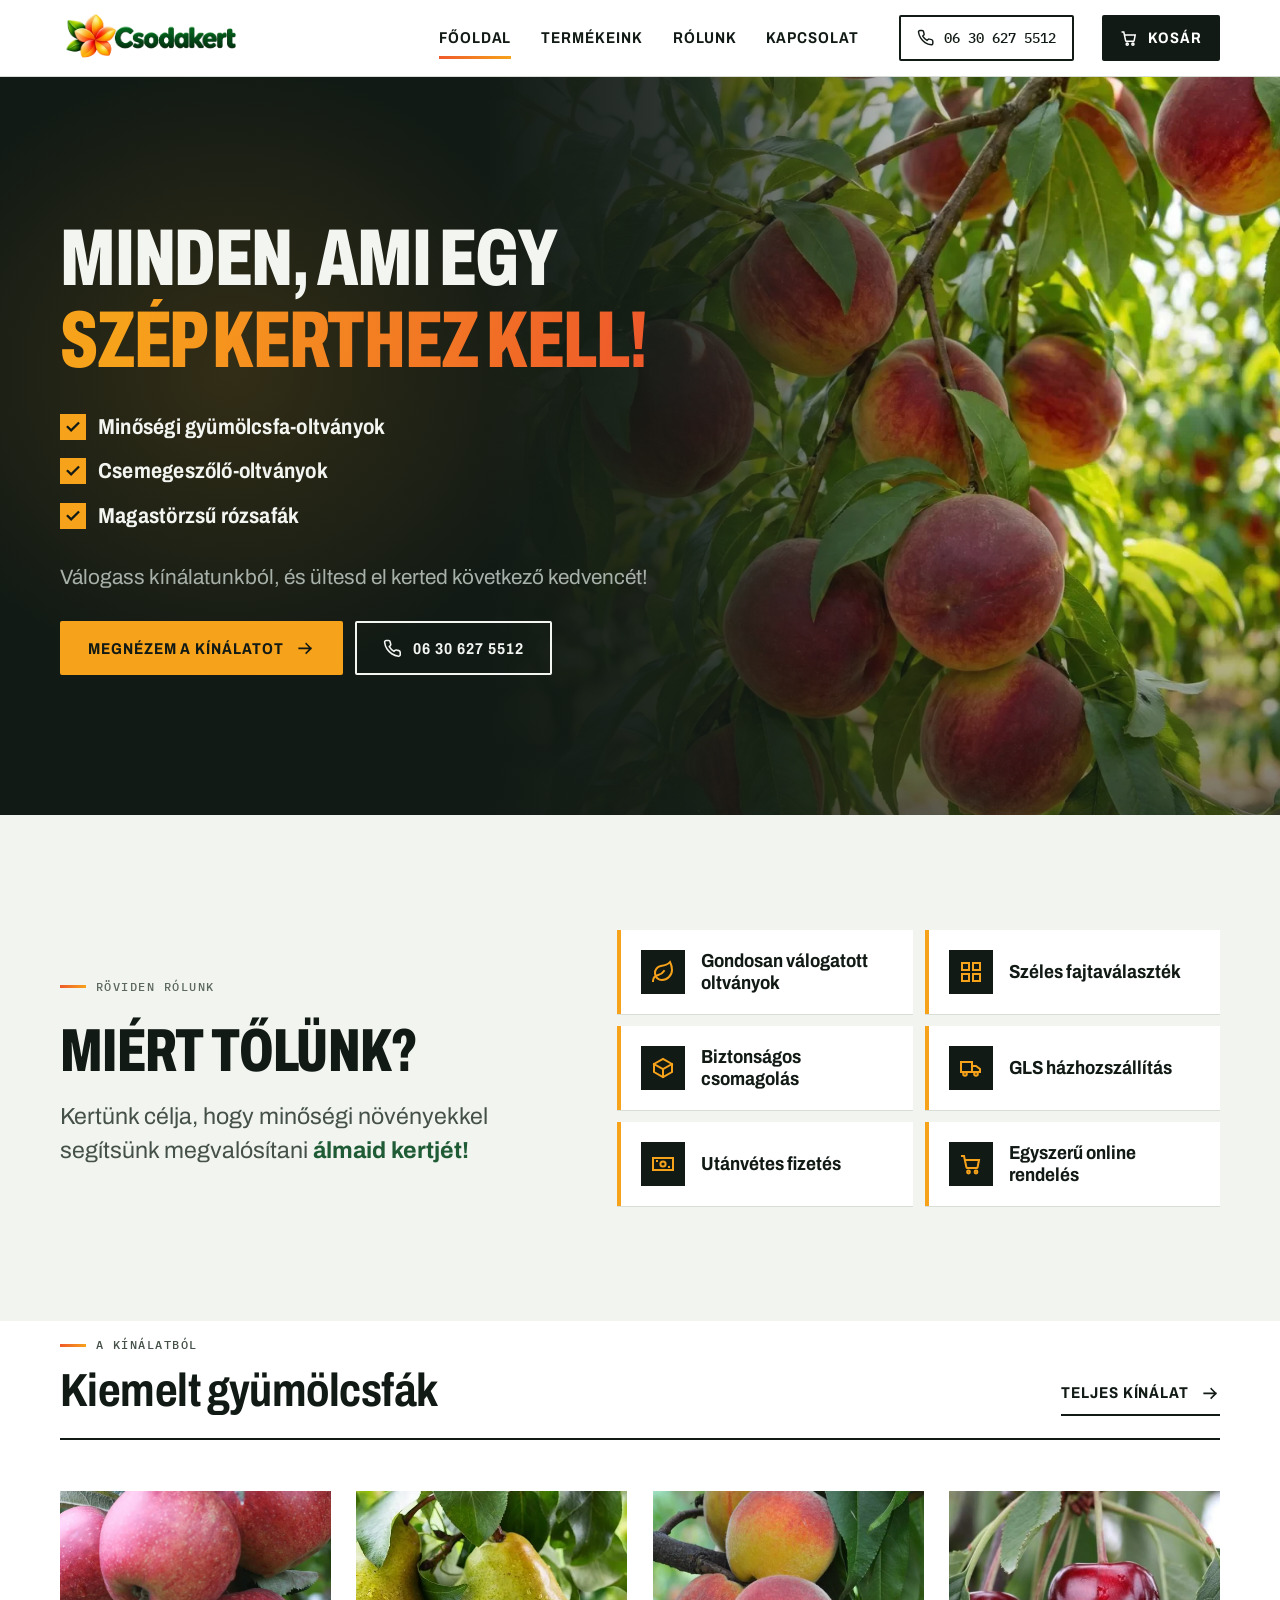
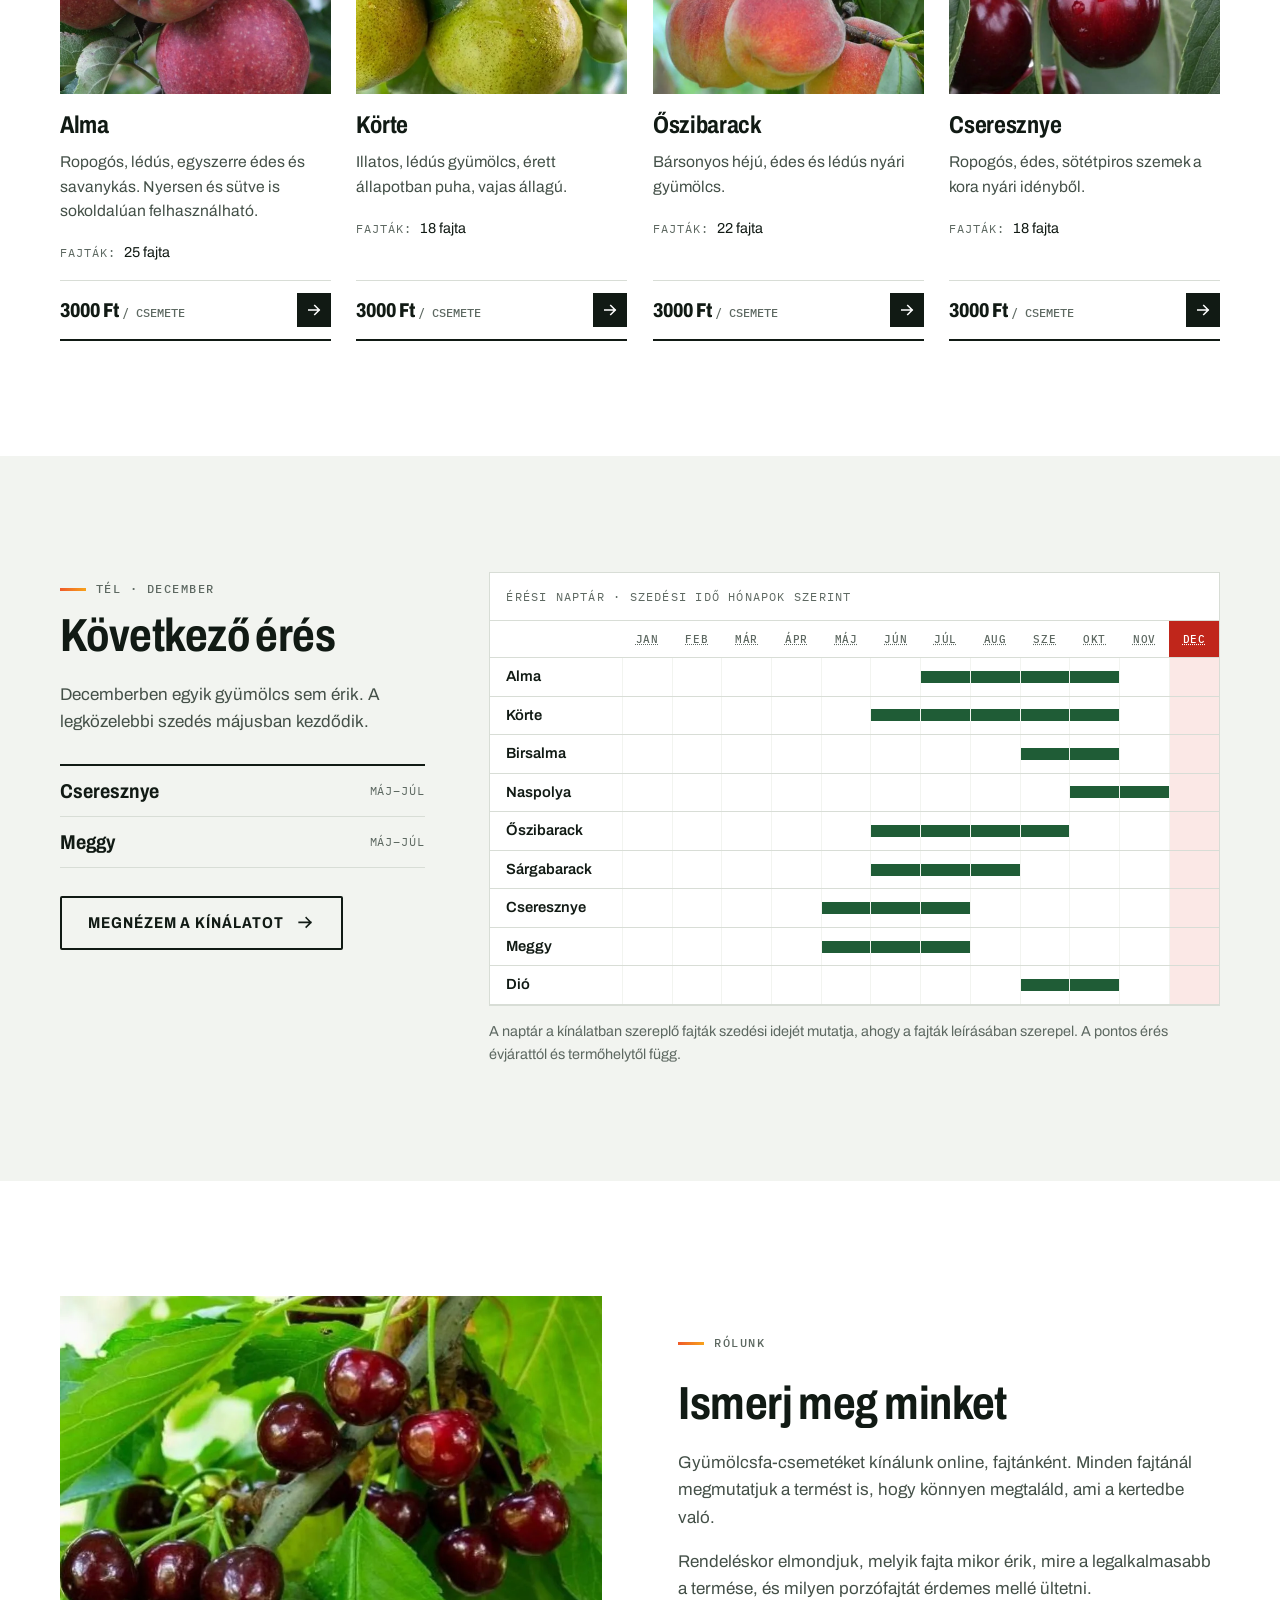
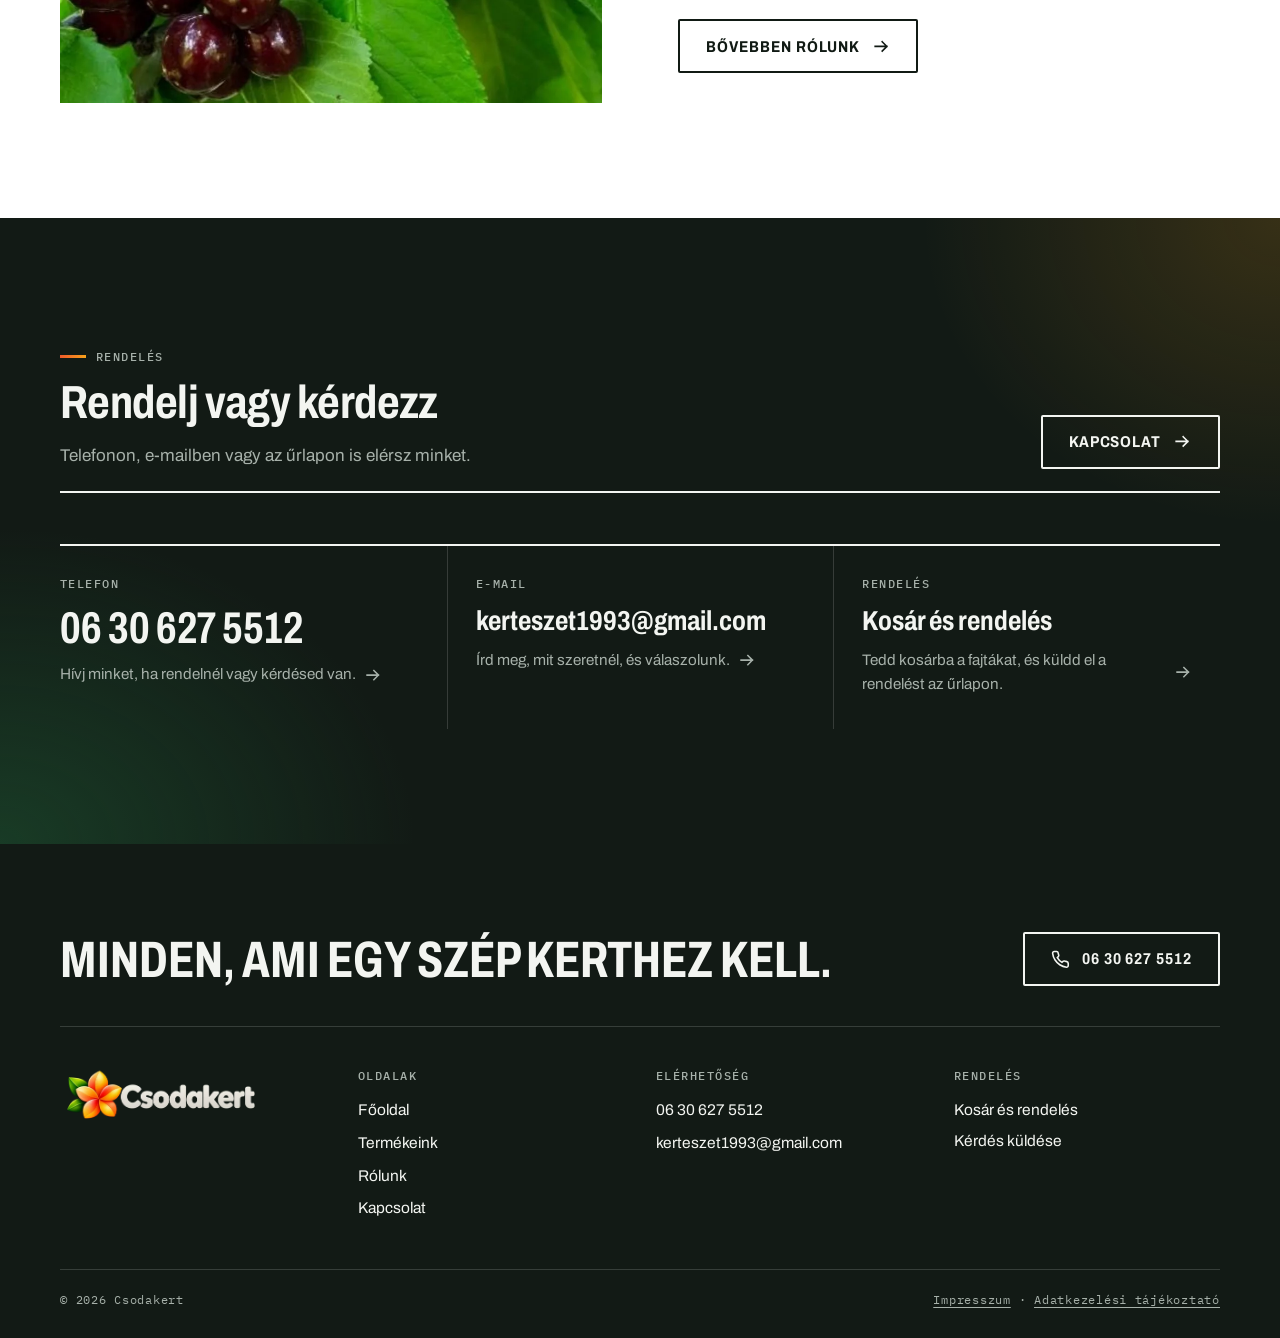
==== commit f9252e70: "Új nyitószöveg, „Röviden rólunk – Miért tőlünk?” szekció, GLS + utánvét - Nyitó: „Minden, ami egy sz" ====
--- a/index.html
+++ b/index.html
@@ -3,15 +3,15 @@
 <head>
   <meta charset="utf-8">
   <meta name="viewport" content="width=device-width, initial-scale=1, viewport-fit=cover">
-  <title>Csodakert – Gyümölcsfa-csemeték fajtánként</title>
-  <meta name="description" content="Gyümölcsfa-csemeték több mint száz fajtában, minden csemete 3000 Ft. Nézd meg, milyen termést hoz a fa, és rendelj telefonon vagy üzenetben.">
+  <title>Csodakert – Minden, ami egy szép kerthez kell</title>
+  <meta name="description" content="Minőségi gyümölcsfa-oltványok, csemegeszőlő-oltványok és magastörzsű rózsafák. Egyszerű online rendelés, GLS házhozszállítás, utánvétes fizetés.">
   <meta name="theme-color" content="#ffffff">
   <link rel="canonical" href="https://[Domain]/">
   <meta property="og:type" content="website">
   <meta property="og:locale" content="hu_HU">
   <meta property="og:site_name" content="Csodakert">
-  <meta property="og:title" content="Csodakert – Gyümölcsfa-csemeték fajtánként">
-  <meta property="og:description" content="Gyümölcsfa-csemeték több mint száz fajtában, minden csemete 3000 Ft. Nézd meg, milyen termést hoz a fa, és rendelj telefonon vagy üzenetben.">
+  <meta property="og:title" content="Csodakert – Minden, ami egy szép kerthez kell">
+  <meta property="og:description" content="Minőségi gyümölcsfa-oltványok, csemegeszőlő-oltványok és magastörzsű rózsafák. Egyszerű online rendelés, GLS házhozszállítás, utánvétes fizetés.">
   <meta property="og:url" content="https://[Domain]/">
   <meta property="og:image" content="https://[Domain]/assets/img/og-image.jpg">
   <link rel="icon" href="favicon.png" type="image/png" sizes="64x64">
@@ -23,7 +23,7 @@
     "@context": "https://schema.org",
     "@type": "OnlineStore",
     "name": "Csodakert",
-    "description": "Gyümölcsfa-csemeték fajtánként, egységesen 3000 Ft-os áron.",
+    "description": "Minőségi gyümölcsfa-oltványok, csemegeszőlő-oltványok és magastörzsű rózsafák. GLS házhozszállítás, utánvétes fizetés.",
     "url": "https://[Domain]/",
     "image": "https://[Domain]/assets/img/og-image.jpg",
     "logo": "https://[Domain]/assets/img/logo.png",
@@ -72,8 +72,13 @@
       <div class="container hero__inner">
         <div class="hero-text">
           <p class="hero-now" data-hero-now hidden><span class="hero-now__dot" aria-hidden="true"></span><span data-hero-now-text></span></p>
-          <h1>Gyümölcsfák <span class="accent">a&nbsp;kertedbe.</span></h1>
-          <p class="lead">Gyümölcsfa-csemeték fajtánként, minden csemete egységesen <strong class="hero-price">3000&nbsp;Ft</strong>. A&nbsp;képeken azt látod, milyen termést hoz a&nbsp;fa. Tedd kosárba a&nbsp;fajtákat, és küldd el a&nbsp;rendelést.</p>
+          <h1>Minden, ami egy <span class="accent">szép kerthez kell!</span></h1>
+          <ul class="hero-offer">
+            <li><svg class="icon" viewBox="0 0 24 24" aria-hidden="true" focusable="false"><path d="m5 12 4.5 4.5L19 7"/></svg> Minőségi gyümölcsfa-oltványok</li>
+            <li><svg class="icon" viewBox="0 0 24 24" aria-hidden="true" focusable="false"><path d="m5 12 4.5 4.5L19 7"/></svg> Csemegeszőlő-oltványok</li>
+            <li><svg class="icon" viewBox="0 0 24 24" aria-hidden="true" focusable="false"><path d="m5 12 4.5 4.5L19 7"/></svg> Magastörzsű rózsafák</li>
+          </ul>
+          <p class="lead">Válogass kínálatunkból, és ültesd el kerted következő kedvencét!</p>
           <div class="btn-row">
             <a class="btn btn--sun" href="termekeink.html">Megnézem a kínálatot <svg class="icon icon--arrow" viewBox="0 0 24 24" aria-hidden="true" focusable="false"><path d="M4 12h15M13 6l6 6-6 6"/></svg></a>
             <a class="btn btn--light" href="tel:+36306275512"><svg class="icon" viewBox="0 0 24 24" aria-hidden="true" focusable="false"><path d="M22 16.9v3a2 2 0 0 1-2.2 2 19.8 19.8 0 0 1-8.6-3.1 19.5 19.5 0 0 1-6-6A19.8 19.8 0 0 1 2.1 4.2 2 2 0 0 1 4.1 2h3a2 2 0 0 1 2 1.7c.1.9.4 1.8.7 2.7a2 2 0 0 1-.5 2.1L8 9.8a16 16 0 0 0 6 6l1.3-1.3a2 2 0 0 1 2.1-.4c.9.3 1.8.6 2.7.7a2 2 0 0 1 1.7 2z"/></svg> 06&nbsp;30&nbsp;627&nbsp;5512</a>
@@ -82,15 +87,21 @@
       </div>
     </section>
 
-    <section class="section" aria-labelledby="bemutatkozas-cim">
-      <div class="container statement">
-        <div>
-          <h2 id="bemutatkozas-cim" class="label label--plain">Rólunk röviden</h2>
-        </div>
-        <div>
-          <p class="big">A&nbsp;Csodakert gyümölcsfa-csemetéket árul online, fajtánként. Minden fajtánál megmutatjuk a&nbsp;termést, hogy lásd, mit szüretelhetsz majd.</p>
-          <p class="muted">Rendeléskor szívesen tájékoztatunk a&nbsp;fajtákról, az érési időről és arról, kell-e mellé porzófajta.</p>
-        </div>
+    <section class="section why" aria-labelledby="miert-cim">
+      <div class="container why__grid">
+        <div class="why__intro">
+          <p class="label">Röviden rólunk</p>
+          <h2 id="miert-cim">Miért tőlünk?</h2>
+          <p class="why__mission">Kertünk célja, hogy minőségi növényekkel segítsünk megvalósítani <span class="accent">álmaid kertjét!</span></p>
+        </div>
+        <ul class="why__list">
+          <li><svg class="icon" viewBox="0 0 24 24" aria-hidden="true" focusable="false"><path d="M11 20A7 7 0 0 1 9.8 6.1C15.5 5 17 4.5 19 2c1 2 2 4.2 2 8 0 5.5-4.8 10-10 10Z"/><path d="M2 21c0-3 1.9-5.4 5.2-6.1 2.4-.5 4.4-1.6 5.8-3.9"/></svg><span>Gondosan válogatott oltványok</span></li>
+          <li><svg class="icon" viewBox="0 0 24 24" aria-hidden="true" focusable="false"><rect x="3" y="3" width="7" height="7"/><rect x="14" y="3" width="7" height="7"/><rect x="3" y="14" width="7" height="7"/><rect x="14" y="14" width="7" height="7"/></svg><span>Széles fajtaválaszték</span></li>
+          <li><svg class="icon" viewBox="0 0 24 24" aria-hidden="true" focusable="false"><path d="M21 8 12 3 3 8v8l9 5 9-5V8z"/><path d="m3 8 9 5 9-5M12 13v8"/></svg><span>Biztonságos csomagolás</span></li>
+          <li><svg class="icon" viewBox="0 0 24 24" aria-hidden="true" focusable="false"><path d="M2 6h11v10H2zM13 10h4l4 3v3h-8z"/><circle cx="6" cy="18" r="1.8"/><circle cx="17" cy="18" r="1.8"/></svg><span>GLS házhozszállítás</span></li>
+          <li><svg class="icon" viewBox="0 0 24 24" aria-hidden="true" focusable="false"><rect x="2" y="6" width="20" height="12"/><circle cx="12" cy="12" r="2.6"/><path d="M6 9v.01M18 15v.01"/></svg><span>Utánvétes fizetés</span></li>
+          <li><svg class="icon" viewBox="0 0 24 24" aria-hidden="true" focusable="false"><path d="M3 4h2l2.4 11.2a1 1 0 0 0 1 .8h9.2a1 1 0 0 0 1-.8L20 8H6.2"/><circle cx="9.5" cy="20" r="1.4"/><circle cx="17" cy="20" r="1.4"/></svg><span>Egyszerű online rendelés</span></li>
+        </ul>
       </div>
     </section>
 
@@ -195,7 +206,7 @@
   <footer class="site-footer">
     <div class="container">
       <div class="footer-top">
-        <p>Gyümölcsfák a&nbsp;kertedbe.</p>
+        <p>Minden, ami egy szép kerthez kell.</p>
         <a class="btn btn--light" href="tel:+36306275512"><svg class="icon" viewBox="0 0 24 24" aria-hidden="true" focusable="false"><path d="M22 16.9v3a2 2 0 0 1-2.2 2 19.8 19.8 0 0 1-8.6-3.1 19.5 19.5 0 0 1-6-6A19.8 19.8 0 0 1 2.1 4.2 2 2 0 0 1 4.1 2h3a2 2 0 0 1 2 1.7c.1.9.4 1.8.7 2.7a2 2 0 0 1-.5 2.1L8 9.8a16 16 0 0 0 6 6l1.3-1.3a2 2 0 0 1 2.1-.4c.9.3 1.8.6 2.7.7a2 2 0 0 1 1.7 2z"/></svg> 06&nbsp;30&nbsp;627&nbsp;5512</a>
       </div>
       <div class="footer-grid">
@@ -242,7 +253,7 @@
       <div class="cart-body" data-cart-list></div>
       <div class="cart-foot" data-cart-filled hidden>
         <p class="cart-total"><span>Összesen</span> <strong data-cart-total>0 Ft</strong></p>
-        <p class="cart-note">Online fizetés nincs. A&nbsp;rendelés elküldése után felvesszük veled a&nbsp;kapcsolatot.</p>
+        <p class="cart-note">GLS házhozszállítás, fizetés utánvéttel. A&nbsp;rendelés elküldése után felvesszük veled a&nbsp;kapcsolatot.</p>
         <a class="btn btn--sun" href="rendeles.html">Tovább a rendeléshez <svg class="icon icon--arrow" viewBox="0 0 24 24" aria-hidden="true" focusable="false"><path d="M4 12h15M13 6l6 6-6 6"/></svg></a>
         <button class="btn btn--secondary" type="button" data-cart-close>Vásárlás folytatása</button>
       </div>
--- a/assets/css/style.css
+++ b/assets/css/style.css
@@ -907,8 +907,8 @@
 .hero h1 {
   margin: 0;
   color: var(--on-studio);
-  /* a leghosszabb sor („Gyümölcsfák”) mindig beférjen az oszlopba */
-  font-size: min(6.2rem, 16cqi);
+  /* a leghosszabb sor („szép kerthez kell!”) mindig beférjen az oszlopba */
+  font-size: min(5.6rem, 12.6cqi);
   font-stretch: 64%;
   font-weight: 800;
   line-height: 1.02;
@@ -3858,3 +3858,328 @@
     grid-template-columns: 1fr;
   }
 }
+
+/* ==========================================================================
+   Rólunk – „Kik vagyunk”: sötét sáv, balra a fotó a sötétbe olvadva
+   ========================================================================== */
+
+.about-band {
+  position: relative;
+  display: flex;
+  align-items: center;
+  min-height: clamp(560px, 70vh, 720px);
+  padding-block: clamp(64px, 8vw, 120px);
+  overflow: hidden;
+  background: var(--studio);
+  color: var(--on-studio);
+  isolation: isolate;
+}
+
+.about-band::before {
+  content: "";
+  position: absolute;
+  inset: 0;
+  z-index: -1;
+  background:
+    radial-gradient(40% 60% at 85% 20%, rgba(247, 162, 27, 0.16), transparent 70%),
+    radial-gradient(45% 60% at 100% 100%, rgba(31, 92, 54, 0.5), transparent 72%);
+  pointer-events: none;
+}
+
+.about-band__media {
+  position: absolute;
+  top: 0;
+  bottom: 0;
+  left: 0;
+  width: 52%;
+  z-index: -2;
+}
+
+.about-band__media img {
+  width: 100%;
+  height: 100%;
+  object-fit: cover;
+  object-position: 40% 50%;
+}
+
+.about-band__media::after {
+  content: "";
+  position: absolute;
+  inset: 0;
+  background:
+    linear-gradient(270deg, var(--studio) 0%, rgba(18, 26, 21, 0.82) 22%, rgba(18, 26, 21, 0.2) 55%, rgba(18, 26, 21, 0) 80%),
+    linear-gradient(0deg, rgba(18, 26, 21, 0.5), rgba(18, 26, 21, 0) 40%);
+}
+
+.about-band__inner {
+  display: flex;
+  justify-content: flex-end;
+  width: 100%;
+}
+
+.about-band__text {
+  display: grid;
+  gap: 18px;
+  width: min(560px, 100%);
+}
+
+.about-band__text .label {
+  margin: 0;
+  color: var(--on-studio-2);
+}
+
+.about-band__text p {
+  margin: 0;
+  color: var(--on-studio-2);
+  font-size: 1.05rem;
+  line-height: 1.65;
+}
+
+.about-band__text .about-band__big {
+  color: var(--on-studio);
+  font-family: var(--display);
+  font-size: clamp(1.9rem, 1.2rem + 2.4vw, 3.2rem);
+  font-stretch: 72%;
+  font-weight: 800;
+  line-height: 1.05;
+  letter-spacing: -0.01em;
+  text-transform: uppercase;
+  text-wrap: balance;
+}
+
+.about-band__big .accent {
+  color: var(--sun);
+  background: linear-gradient(95deg, var(--sun) 10%, var(--coral) 90%);
+  -webkit-background-clip: text;
+  background-clip: text;
+  -webkit-text-fill-color: transparent;
+}
+
+.about-stats {
+  display: grid;
+  grid-template-columns: repeat(3, minmax(0, 1fr));
+  margin: 10px 0 6px;
+  border-top: 1px solid var(--studio-rule);
+}
+
+.about-stats > div {
+  display: flex;
+  flex-direction: column-reverse;
+  gap: 4px;
+  padding: 16px 12px 0 0;
+}
+
+.about-stats > div + div {
+  padding-left: 16px;
+  border-left: 1px solid var(--studio-rule);
+}
+
+.about-stats dd {
+  margin: 0;
+  color: var(--on-studio);
+  font-family: var(--display);
+  font-size: clamp(1.7rem, 1.3rem + 1.4vw, 2.6rem);
+  font-stretch: 70%;
+  font-weight: 800;
+  line-height: 1;
+  white-space: nowrap;
+}
+
+.about-stats dt {
+  color: var(--on-studio-2);
+  font-family: var(--mono);
+  font-size: 0.72rem;
+  letter-spacing: 0.1em;
+  text-transform: uppercase;
+}
+
+@media (max-width: 900px) {
+  .about-band {
+    display: block;
+    min-height: 0;
+    padding: 0 0 64px;
+  }
+
+  .about-band__media {
+    position: relative;
+    width: auto;
+    aspect-ratio: 4 / 3;
+    max-height: 56vh;
+  }
+
+  .about-band__media::after {
+    background: linear-gradient(180deg, rgba(18, 26, 21, 0) 40%, var(--studio) 100%);
+  }
+
+  .about-band__inner {
+    display: block;
+    margin-top: -48px;
+  }
+
+  .about-band__text {
+    width: auto;
+  }
+}
+
+@media (max-width: 400px) {
+  .about-stats > div + div {
+    padding-left: 10px;
+  }
+}
+
+/* Nyitó: mit kínálunk */
+.hero-offer {
+  display: grid;
+  gap: 10px;
+  margin: 0;
+  padding: 0;
+  list-style: none;
+}
+
+.hero-offer li {
+  display: flex;
+  align-items: center;
+  gap: 12px;
+  color: var(--on-studio);
+  font-family: var(--display);
+  font-size: clamp(1.1rem, 1rem + 0.5vw, 1.35rem);
+  font-stretch: 85%;
+  font-weight: 700;
+  letter-spacing: 0.01em;
+}
+
+.hero-offer .icon {
+  flex: none;
+  width: 26px;
+  height: 26px;
+  padding: 4px;
+  background: var(--sun);
+  color: var(--studio);
+  stroke-width: 3;
+}
+
+/* Főoldal: Röviden rólunk – Miért tőlünk? */
+.why {
+  background: var(--paper-2);
+}
+
+.why__grid {
+  display: grid;
+  grid-template-columns: minmax(0, 0.9fr) minmax(0, 1.1fr);
+  gap: clamp(32px, 5vw, 80px);
+  align-items: center;
+}
+
+.why__intro h2 {
+  margin: 12px 0 18px;
+  font-size: clamp(2.2rem, 1.4rem + 3vw, 4rem);
+  font-stretch: 66%;
+  font-weight: 800;
+  text-transform: uppercase;
+  line-height: 1;
+}
+
+.why__mission {
+  margin: 0;
+  max-width: 24em;
+  color: var(--ink-2);
+  font-size: clamp(1.15rem, 1rem + 0.6vw, 1.45rem);
+  line-height: 1.45;
+}
+
+.why__mission .accent {
+  color: var(--green);
+  font-weight: 700;
+}
+
+.why__list {
+  display: grid;
+  grid-template-columns: repeat(2, minmax(0, 1fr));
+  gap: 12px;
+  margin: 0;
+  padding: 0;
+  list-style: none;
+}
+
+.why__list li {
+  display: flex;
+  align-items: center;
+  gap: 16px;
+  min-height: 84px;
+  padding: 18px 20px;
+  background: var(--paper);
+  border-left: 4px solid var(--sun);
+  box-shadow: 0 1px 0 var(--rule);
+  font-family: var(--display);
+  font-size: clamp(1.02rem, 0.95rem + 0.3vw, 1.18rem);
+  font-stretch: 88%;
+  font-weight: 700;
+  line-height: 1.2;
+  transition: transform 0.25s var(--ease), box-shadow 0.25s var(--ease);
+}
+
+.why__list li:hover {
+  transform: translateY(-2px);
+  box-shadow: 0 10px 24px rgba(17, 26, 20, 0.08);
+}
+
+.why__list .icon {
+  flex: none;
+  width: 44px;
+  height: 44px;
+  padding: 10px;
+  background: var(--studio);
+  color: var(--sun);
+}
+
+@media (max-width: 900px) {
+  .why__grid {
+    grid-template-columns: 1fr;
+  }
+}
+
+@media (max-width: 480px) {
+  .why__list {
+    grid-template-columns: 1fr;
+  }
+
+  .why__list li {
+    min-height: 0;
+  }
+}
+
+/* Rendelés: szállítási cím */
+.order-address {
+  display: grid;
+  gap: 20px;
+  min-width: 0;
+  margin: 0;
+  padding: 0;
+  border: 0;
+}
+
+.order-address legend {
+  margin-bottom: 4px;
+  padding: 0;
+  font-family: var(--mono);
+  font-size: 0.78rem;
+  font-weight: 500;
+  letter-spacing: 0.1em;
+  text-transform: uppercase;
+}
+
+.order-address legend .optional {
+  color: var(--ink-3);
+  letter-spacing: 0;
+  text-transform: none;
+}
+
+.form-row--zip {
+  grid-template-columns: minmax(0, 1fr) minmax(0, 2fr);
+}
+
+@media (max-width: 560px) {
+  .form-row--zip {
+    grid-template-columns: 1fr;
+  }
+}
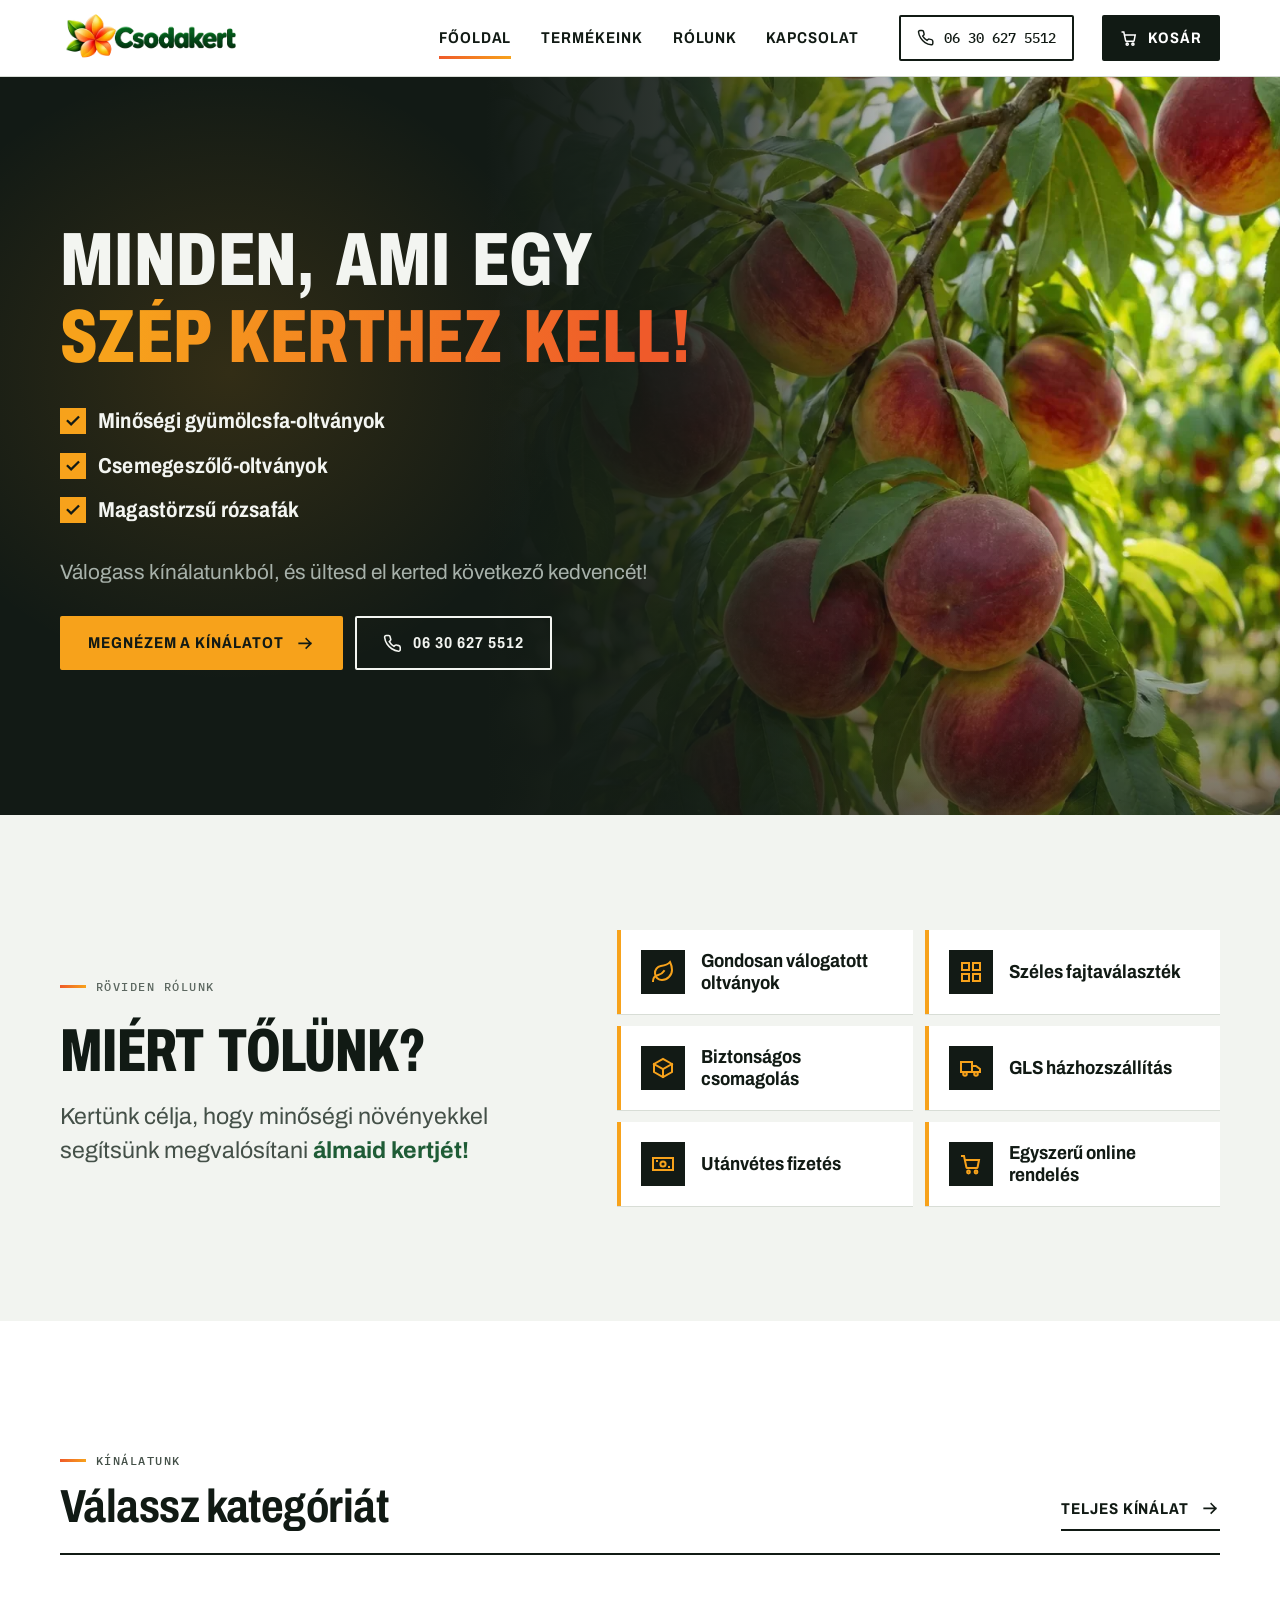
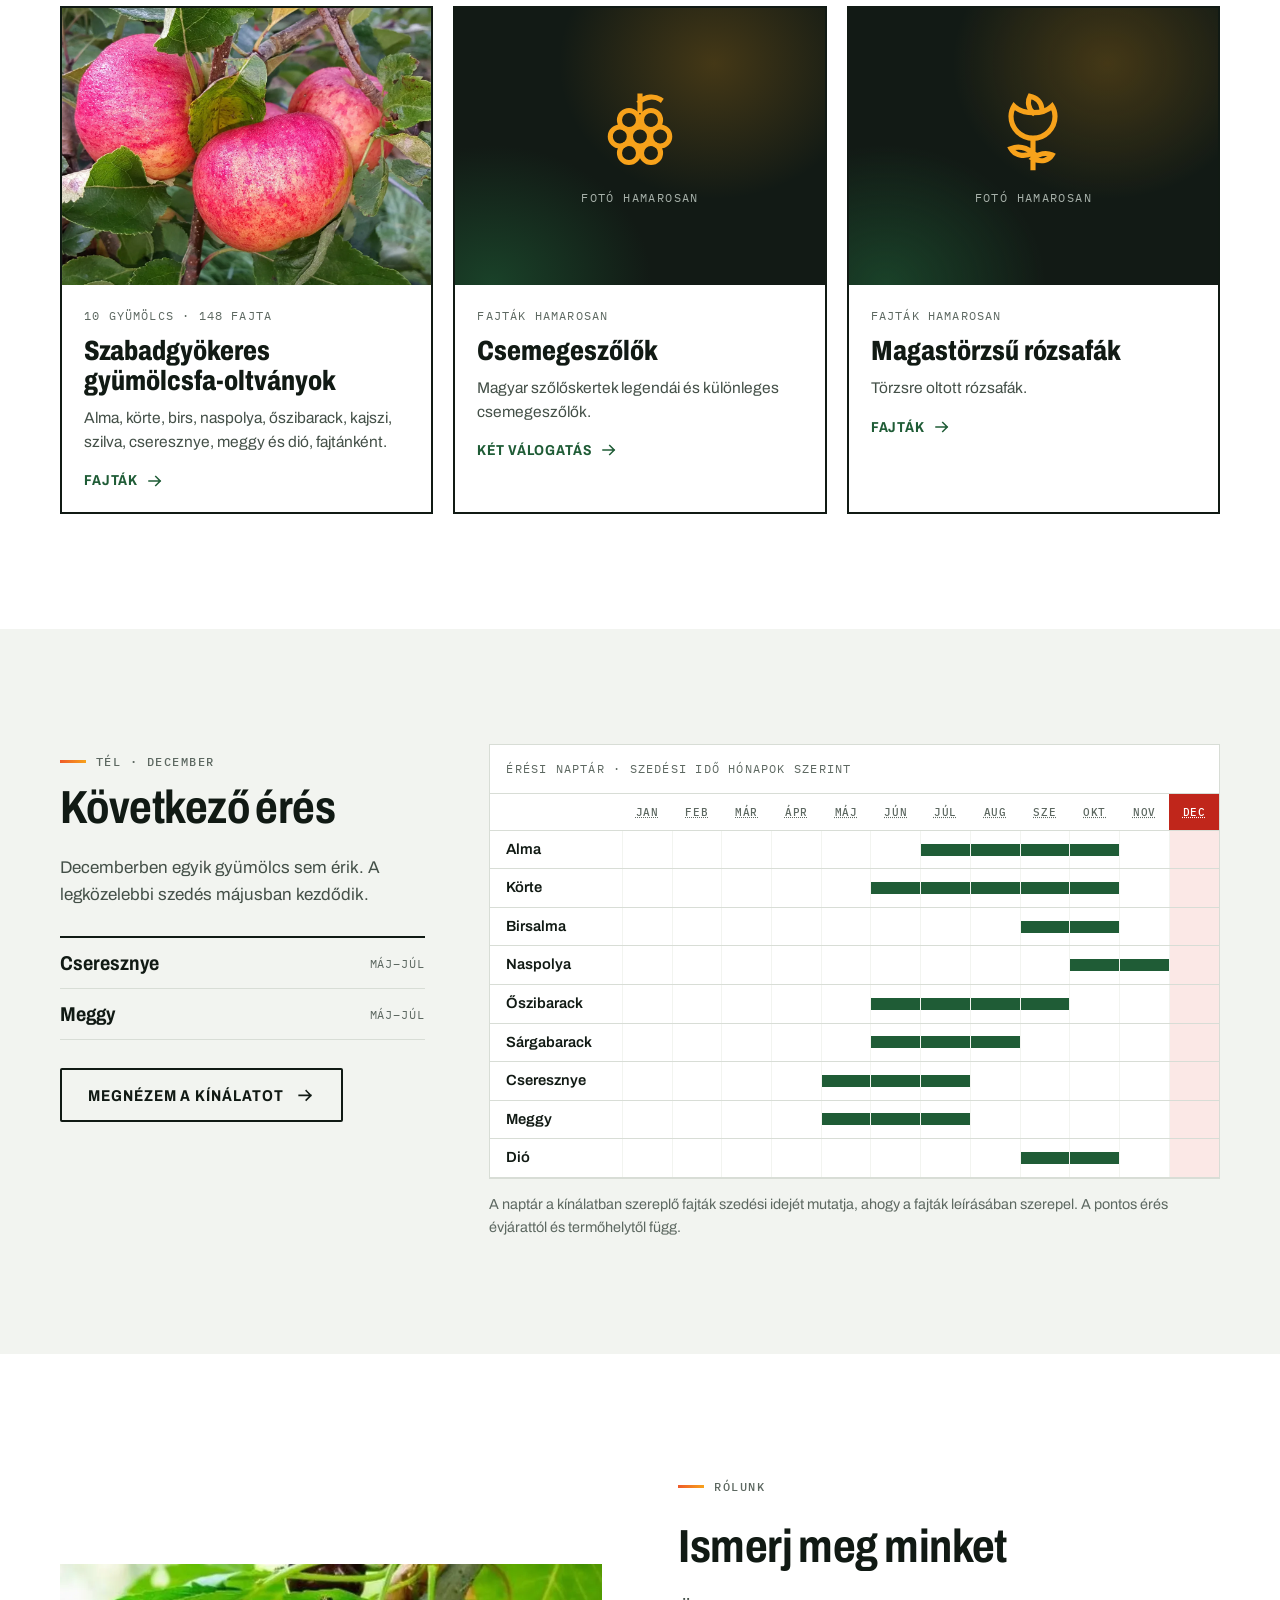
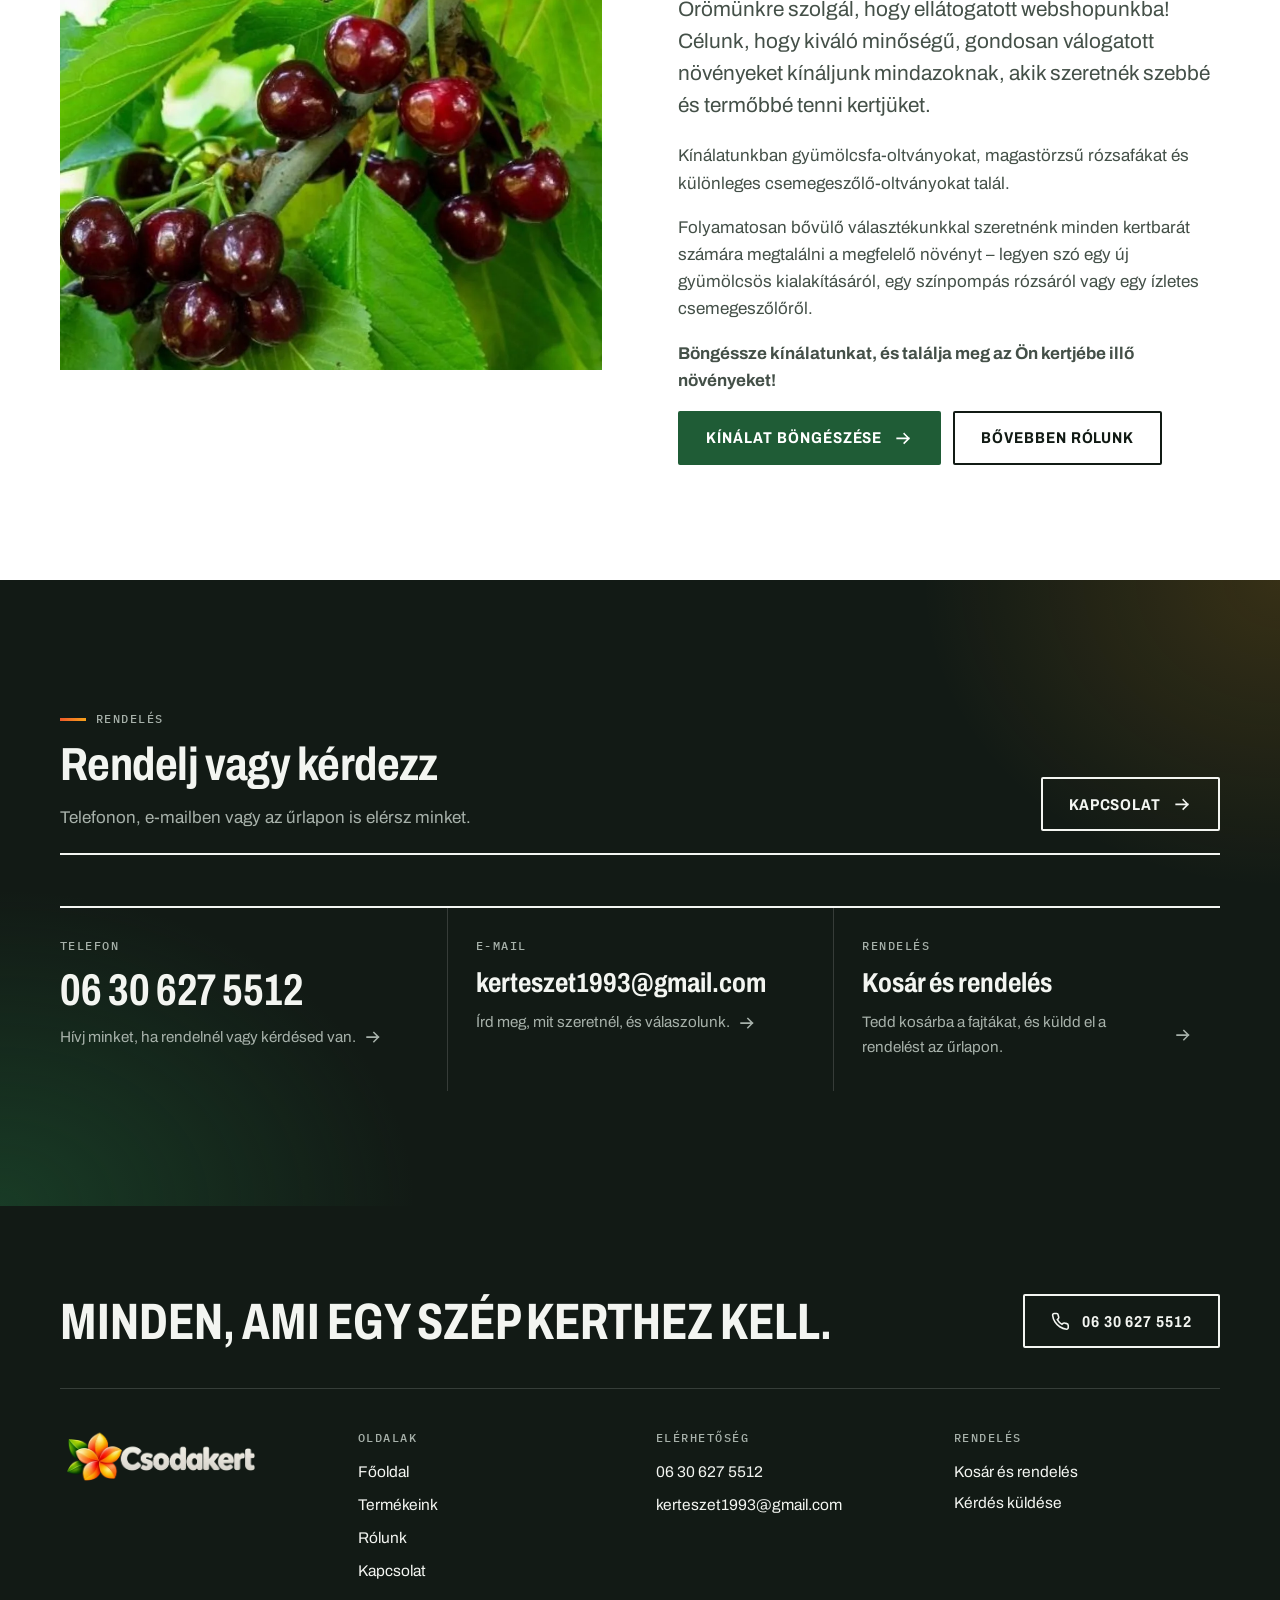
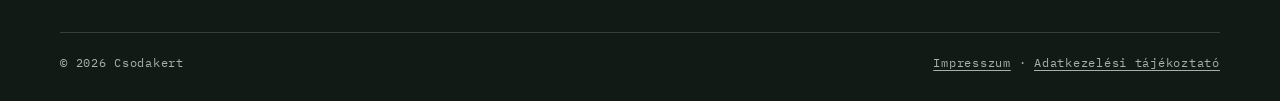
==== commit 888e3a1f: "Kategóriák: gyümölcsfa-oltványok, csemegeszőlők (2 válogatás), rózsafák - Főoldal: a „Kiemelt gyümöl" ====
--- a/index.html
+++ b/index.html
@@ -74,9 +74,9 @@
           <p class="hero-now" data-hero-now hidden><span class="hero-now__dot" aria-hidden="true"></span><span data-hero-now-text></span></p>
           <h1>Minden, ami egy <span class="accent">szép kerthez kell!</span></h1>
           <ul class="hero-offer">
-            <li><svg class="icon" viewBox="0 0 24 24" aria-hidden="true" focusable="false"><path d="m5 12 4.5 4.5L19 7"/></svg> Minőségi gyümölcsfa-oltványok</li>
-            <li><svg class="icon" viewBox="0 0 24 24" aria-hidden="true" focusable="false"><path d="m5 12 4.5 4.5L19 7"/></svg> Csemegeszőlő-oltványok</li>
-            <li><svg class="icon" viewBox="0 0 24 24" aria-hidden="true" focusable="false"><path d="m5 12 4.5 4.5L19 7"/></svg> Magastörzsű rózsafák</li>
+            <li><a href="termekeink.html?kategoria=gyumolcsfa"><svg class="icon" viewBox="0 0 24 24" aria-hidden="true" focusable="false"><path d="m5 12 4.5 4.5L19 7"/></svg> Minőségi gyümölcsfa-oltványok</a></li>
+            <li><a href="termekeink.html?kategoria=szolo"><svg class="icon" viewBox="0 0 24 24" aria-hidden="true" focusable="false"><path d="m5 12 4.5 4.5L19 7"/></svg> Csemegeszőlő-oltványok</a></li>
+            <li><a href="gyumolcs.html#rozsa"><svg class="icon" viewBox="0 0 24 24" aria-hidden="true" focusable="false"><path d="m5 12 4.5 4.5L19 7"/></svg> Magastörzsű rózsafák</a></li>
           </ul>
           <p class="lead">Válogass kínálatunkból, és ültesd el kerted következő kedvencét!</p>
           <div class="btn-row">
@@ -105,17 +105,49 @@
       </div>
     </section>
 
-    <section class="section section--flush" aria-labelledby="kiemelt-cim">
+    <section class="section" aria-labelledby="kinalat-cim">
       <div class="container">
         <div class="section-head">
           <div>
-            <p class="label">A kínálatból</p>
-            <h2 id="kiemelt-cim">Kiemelt gyümölcsfák</h2>
+            <p class="label">Kínálatunk</p>
+            <h2 id="kinalat-cim">Válassz kategóriát</h2>
           </div>
           <a class="btn btn--ghost" href="termekeink.html">Teljes kínálat <svg class="icon icon--arrow" viewBox="0 0 24 24" aria-hidden="true" focusable="false"><path d="M4 12h15M13 6l6 6-6 6"/></svg></a>
         </div>
-        <ul class="product-grid product-grid--4" data-featured>
-          <li class="noscript">A kiemelt gyümölcsfákat a <a href="termekeink.html">Termékeink</a> oldalon is megtalálod.</li>
+        <ul class="cat-grid">
+          <li>
+            <a class="cat-card" href="termekeink.html?kategoria=gyumolcsfa">
+              <span class="cat-card__media"><img src="assets/img/varieties/alma-rubinola.webp" alt="" width="1200" height="900" loading="lazy"></span>
+              <span class="cat-card__body">
+                <span class="cat-card__stat" data-cat-stat="gyumolcsfa">10 gyümölcs · 148 fajta</span>
+                <strong class="cat-card__title">Szabadgyökeres gyümölcsfa-oltványok</strong>
+                <span class="cat-card__text">Alma, körte, birs, naspolya, őszibarack, kajszi, szilva, cseresznye, meggy és dió, fajtánként.</span>
+                <span class="cat-card__go">Fajták <svg class="icon icon--arrow" viewBox="0 0 24 24" aria-hidden="true" focusable="false"><path d="M4 12h15M13 6l6 6-6 6"/></svg></span>
+              </span>
+            </a>
+          </li>
+          <li>
+            <a class="cat-card" href="termekeink.html?kategoria=szolo">
+              <span class="cat-card__media cat-card__media--soon"><svg class="icon cat-card__icon" viewBox="0 0 24 24" aria-hidden="true" focusable="false"><circle cx="9" cy="9" r="2.6"/><circle cx="15" cy="9" r="2.6"/><circle cx="12" cy="13.5" r="2.6"/><circle cx="6.5" cy="13.5" r="2.6"/><circle cx="17.5" cy="13.5" r="2.6"/><circle cx="9" cy="18" r="2.6"/><circle cx="15" cy="18" r="2.6"/><path d="M12 6.4V2.5M12 4c1.5-1.5 4-1.6 5.5-.6"/></svg><span>Fotó hamarosan</span></span>
+              <span class="cat-card__body">
+                <span class="cat-card__stat" data-cat-stat="szolo">Fajták hamarosan</span>
+                <strong class="cat-card__title">Csemegeszőlők</strong>
+                <span class="cat-card__text">Magyar szőlőskertek legendái és különleges csemegeszőlők.</span>
+                <span class="cat-card__go">Két válogatás <svg class="icon icon--arrow" viewBox="0 0 24 24" aria-hidden="true" focusable="false"><path d="M4 12h15M13 6l6 6-6 6"/></svg></span>
+              </span>
+            </a>
+          </li>
+          <li>
+            <a class="cat-card" href="gyumolcs.html#rozsa">
+              <span class="cat-card__media cat-card__media--soon"><svg class="icon cat-card__icon" viewBox="0 0 24 24" aria-hidden="true" focusable="false"><path d="M12 14c-3.3 0-6-2.7-6-6 0-1 .3-2 .8-2.8C8 6.4 9.9 7 12 7s4-.6 5.2-1.8c.5.8.8 1.8.8 2.8 0 3.3-2.7 6-6 6z"/><path d="M12 7c-1.3-1.2-1.6-3-.8-4.5 1.7.3 3 1.6 3.2 3.3M12 14v8M12 18c-2-1.6-4.2-1.9-6-1.2 1 1.7 3.3 2.5 6 1.2zM12 19.5c1.6-1.4 3.6-1.7 5.2-1 -.9 1.5-2.9 2.2-5.2 1z"/></svg><span>Fotó hamarosan</span></span>
+              <span class="cat-card__body">
+                <span class="cat-card__stat" data-cat-stat="rozsa">Fajták hamarosan</span>
+                <strong class="cat-card__title">Magastörzsű rózsafák</strong>
+                <span class="cat-card__text">Törzsre oltott rózsafák.</span>
+                <span class="cat-card__go">Fajták <svg class="icon icon--arrow" viewBox="0 0 24 24" aria-hidden="true" focusable="false"><path d="M4 12h15M13 6l6 6-6 6"/></svg></span>
+              </span>
+            </a>
+          </li>
         </ul>
       </div>
     </section>
@@ -157,10 +189,13 @@
         <div>
           <p class="label">Rólunk</p>
           <h2 id="rolunk-cim">Ismerj meg minket</h2>
-          <p class="muted">Gyümölcsfa-csemetéket kínálunk online, fajtánként. Minden fajtánál megmutatjuk a&nbsp;termést is, hogy könnyen megtaláld, ami a&nbsp;kertedbe való.</p>
-          <p class="muted">Rendeléskor elmondjuk, melyik fajta mikor érik, mire a&nbsp;legalkalmasabb a&nbsp;termése, és milyen porzófajtát érdemes mellé ültetni.</p>
+          <p class="lead">Örömünkre szolgál, hogy ellátogatott webshopunkba! Célunk, hogy kiváló minőségű, gondosan válogatott növényeket kínáljunk mindazoknak, akik szeretnék szebbé és termőbbé tenni kertjüket.</p>
+          <p class="muted">Kínálatunkban gyümölcsfa-oltványokat, magastörzsű rózsafákat és különleges csemegeszőlő-oltványokat talál.</p>
+          <p class="muted">Folyamatosan bővülő választékunkkal szeretnénk minden kertbarát számára megtalálni a&nbsp;megfelelő növényt – legyen szó egy új gyümölcsös kialakításáról, egy színpompás rózsáról vagy egy ízletes csemegeszőlőről.</p>
+          <p class="muted"><strong>Böngéssze kínálatunkat, és találja meg az Ön kertjébe illő növényeket!</strong></p>
           <div class="btn-row">
-            <a class="btn btn--secondary" href="rolunk.html">Bővebben rólunk <svg class="icon icon--arrow" viewBox="0 0 24 24" aria-hidden="true" focusable="false"><path d="M4 12h15M13 6l6 6-6 6"/></svg></a>
+            <a class="btn btn--primary" href="termekeink.html">Kínálat böngészése <svg class="icon icon--arrow" viewBox="0 0 24 24" aria-hidden="true" focusable="false"><path d="M4 12h15M13 6l6 6-6 6"/></svg></a>
+            <a class="btn btn--secondary" href="rolunk.html">Bővebben rólunk</a>
           </div>
         </div>
       </div>
--- a/assets/css/style.css
+++ b/assets/css/style.css
@@ -154,6 +154,7 @@
 h1 {
   font-size: clamp(2.1rem, 1.1rem + 4.2vw, 5rem);
   font-stretch: 70%;
+  word-spacing: 0.1em;
   /* nagybetűs ékezetek (Ő, Ü, É) ne érjenek bele a felső sorba */
   line-height: 1.02;
   text-transform: uppercase;
@@ -908,11 +909,12 @@
   margin: 0;
   color: var(--on-studio);
   /* a leghosszabb sor („szép kerthez kell!”) mindig beférjen az oszlopba */
-  font-size: min(5.6rem, 12.6cqi);
-  font-stretch: 64%;
+  font-size: min(5.4rem, 11.8cqi);
+  font-stretch: 68%;
   font-weight: 800;
   line-height: 1.02;
-  letter-spacing: -0.015em;
+  letter-spacing: 0.005em;
+  word-spacing: 0.14em;
 }
 
 .hero h1 .accent {
@@ -4183,3 +4185,218 @@
     grid-template-columns: 1fr;
   }
 }
+
+/* keskeny, nagybetűs címek: a szavak között legyen látható köz */
+.about-band__text .about-band__big,
+.why__intro h2,
+.cart-head h2 {
+  word-spacing: 0.12em;
+}
+
+.tag--soon {
+  background: var(--studio);
+  color: var(--sun);
+}
+
+/* Nyitó: a kínálat sorai linkek a kategóriákra */
+.hero-offer a {
+  display: inline-flex;
+  align-items: center;
+  gap: 12px;
+  padding: 0;
+  color: inherit;
+  text-decoration: none;
+}
+
+.hero-offer a:hover {
+  color: var(--sun);
+}
+
+.hero-offer a:focus-visible {
+  outline: 3px solid var(--sun);
+  outline-offset: 4px;
+}
+
+/* Főoldal: kategóriakártyák */
+.cat-grid {
+  display: grid;
+  grid-template-columns: repeat(3, minmax(0, 1fr));
+  gap: 20px;
+  margin: 0;
+  padding: 0;
+  list-style: none;
+}
+
+.cat-card {
+  display: flex;
+  flex-direction: column;
+  height: 100%;
+  padding: 0;
+  background: var(--paper);
+  border: 2px solid var(--ink);
+  color: var(--ink);
+  text-decoration: none;
+  transition: transform 0.25s var(--ease), box-shadow 0.25s var(--ease);
+}
+
+.cat-card:hover {
+  transform: translateY(-4px);
+  box-shadow: 0 18px 36px rgba(17, 26, 20, 0.12);
+  color: var(--ink);
+}
+
+.cat-card:focus-visible {
+  outline: 3px solid var(--green);
+  outline-offset: 4px;
+}
+
+.cat-card__media {
+  position: relative;
+  display: block;
+  aspect-ratio: 4 / 3;
+  overflow: hidden;
+  background: var(--studio);
+}
+
+.cat-card__media img {
+  width: 100%;
+  height: 100%;
+  object-fit: cover;
+  transition: transform 0.7s var(--ease);
+}
+
+.cat-card:hover .cat-card__media img {
+  transform: scale(1.06);
+}
+
+.cat-card__media--soon {
+  display: grid;
+  place-items: center;
+  align-content: center;
+  gap: 14px;
+  background:
+    radial-gradient(60% 70% at 70% 20%, rgba(247, 162, 27, 0.22), transparent 70%),
+    radial-gradient(60% 70% at 10% 100%, rgba(31, 92, 54, 0.6), transparent 72%),
+    var(--studio);
+  color: var(--on-studio-2);
+  font-family: var(--mono);
+  font-size: 0.72rem;
+  letter-spacing: 0.12em;
+  text-transform: uppercase;
+}
+
+.cat-card__icon {
+  width: 88px;
+  height: 88px;
+  color: var(--sun);
+  stroke-width: 1.4;
+}
+
+.cat-card__body {
+  display: grid;
+  gap: 10px;
+  flex: 1;
+  align-content: start;
+  padding: 22px 22px 20px;
+}
+
+.cat-card__stat {
+  font-family: var(--mono);
+  font-size: 0.74rem;
+  letter-spacing: 0.1em;
+  text-transform: uppercase;
+  color: var(--ink-3);
+}
+
+.cat-card__title {
+  font-family: var(--display);
+  font-size: clamp(1.35rem, 1.1rem + 0.8vw, 1.75rem);
+  font-stretch: 78%;
+  font-weight: 800;
+  line-height: 1.08;
+  word-spacing: 0.06em;
+}
+
+.cat-card__text {
+  color: var(--ink-2);
+  font-size: 0.97rem;
+  line-height: 1.5;
+}
+
+.cat-card__go {
+  display: inline-flex;
+  align-items: center;
+  gap: 8px;
+  margin-top: 6px;
+  font-family: var(--display);
+  font-stretch: 85%;
+  font-size: 0.9rem;
+  font-weight: 700;
+  letter-spacing: 0.06em;
+  text-transform: uppercase;
+  color: var(--green);
+}
+
+.cat-card__go .icon {
+  width: 18px;
+  height: 18px;
+  transition: transform 0.2s var(--ease);
+}
+
+.cat-card:hover .cat-card__go .icon {
+  transform: translateX(4px);
+}
+
+.cat-grid > li,
+.cat-card {
+  min-width: 0;
+}
+
+@media (max-width: 900px) {
+  .cat-grid {
+    grid-template-columns: minmax(0, 1fr);
+  }
+
+  .cat-card {
+    display: grid;
+    grid-template-columns: minmax(0, 0.9fr) minmax(0, 1.1fr);
+  }
+
+  .cat-card__media {
+    aspect-ratio: auto;
+    min-height: 100%;
+  }
+}
+
+@media (max-width: 520px) {
+  .cat-card {
+    display: flex;
+  }
+
+  .cat-card__media {
+    aspect-ratio: 16 / 9;
+  }
+}
+
+/* kép nélküli kártyán a hosszú, több szavas név is férjen el */
+.product-card .noimg strong,
+.variety-card .noimg strong {
+  font-size: clamp(1.3rem, 1.1rem + 0.8vw, 1.9rem);
+  line-height: 1.05;
+  word-spacing: 0.1em;
+  overflow-wrap: anywhere;
+}
+
+.product-card .noimg,
+.variety-card .noimg {
+  background:
+    radial-gradient(60% 70% at 70% 20%, rgba(247, 162, 27, 0.18), transparent 70%),
+    radial-gradient(60% 70% at 10% 100%, rgba(31, 92, 54, 0.55), transparent 72%),
+    var(--studio);
+}
+
+@media (max-width: 520px) {
+  .cat-card__media {
+    min-height: 0;
+  }
+}
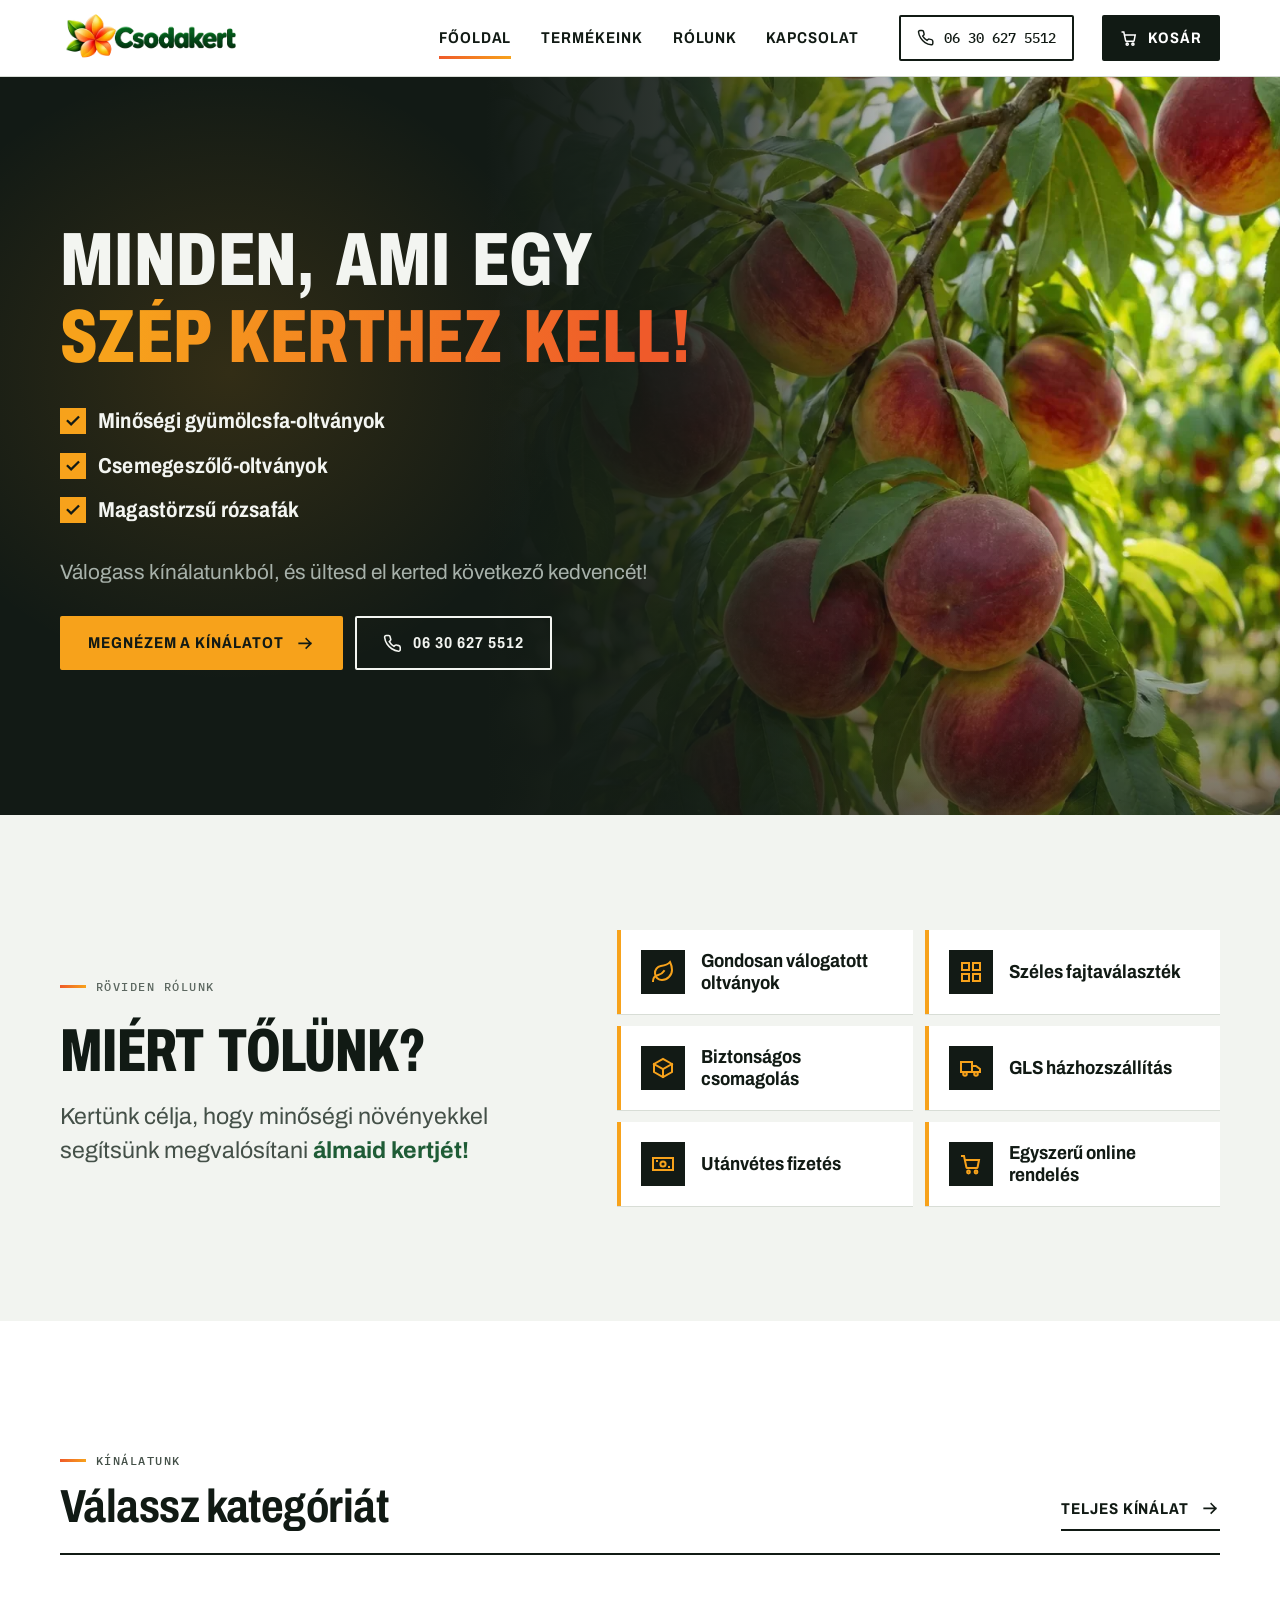
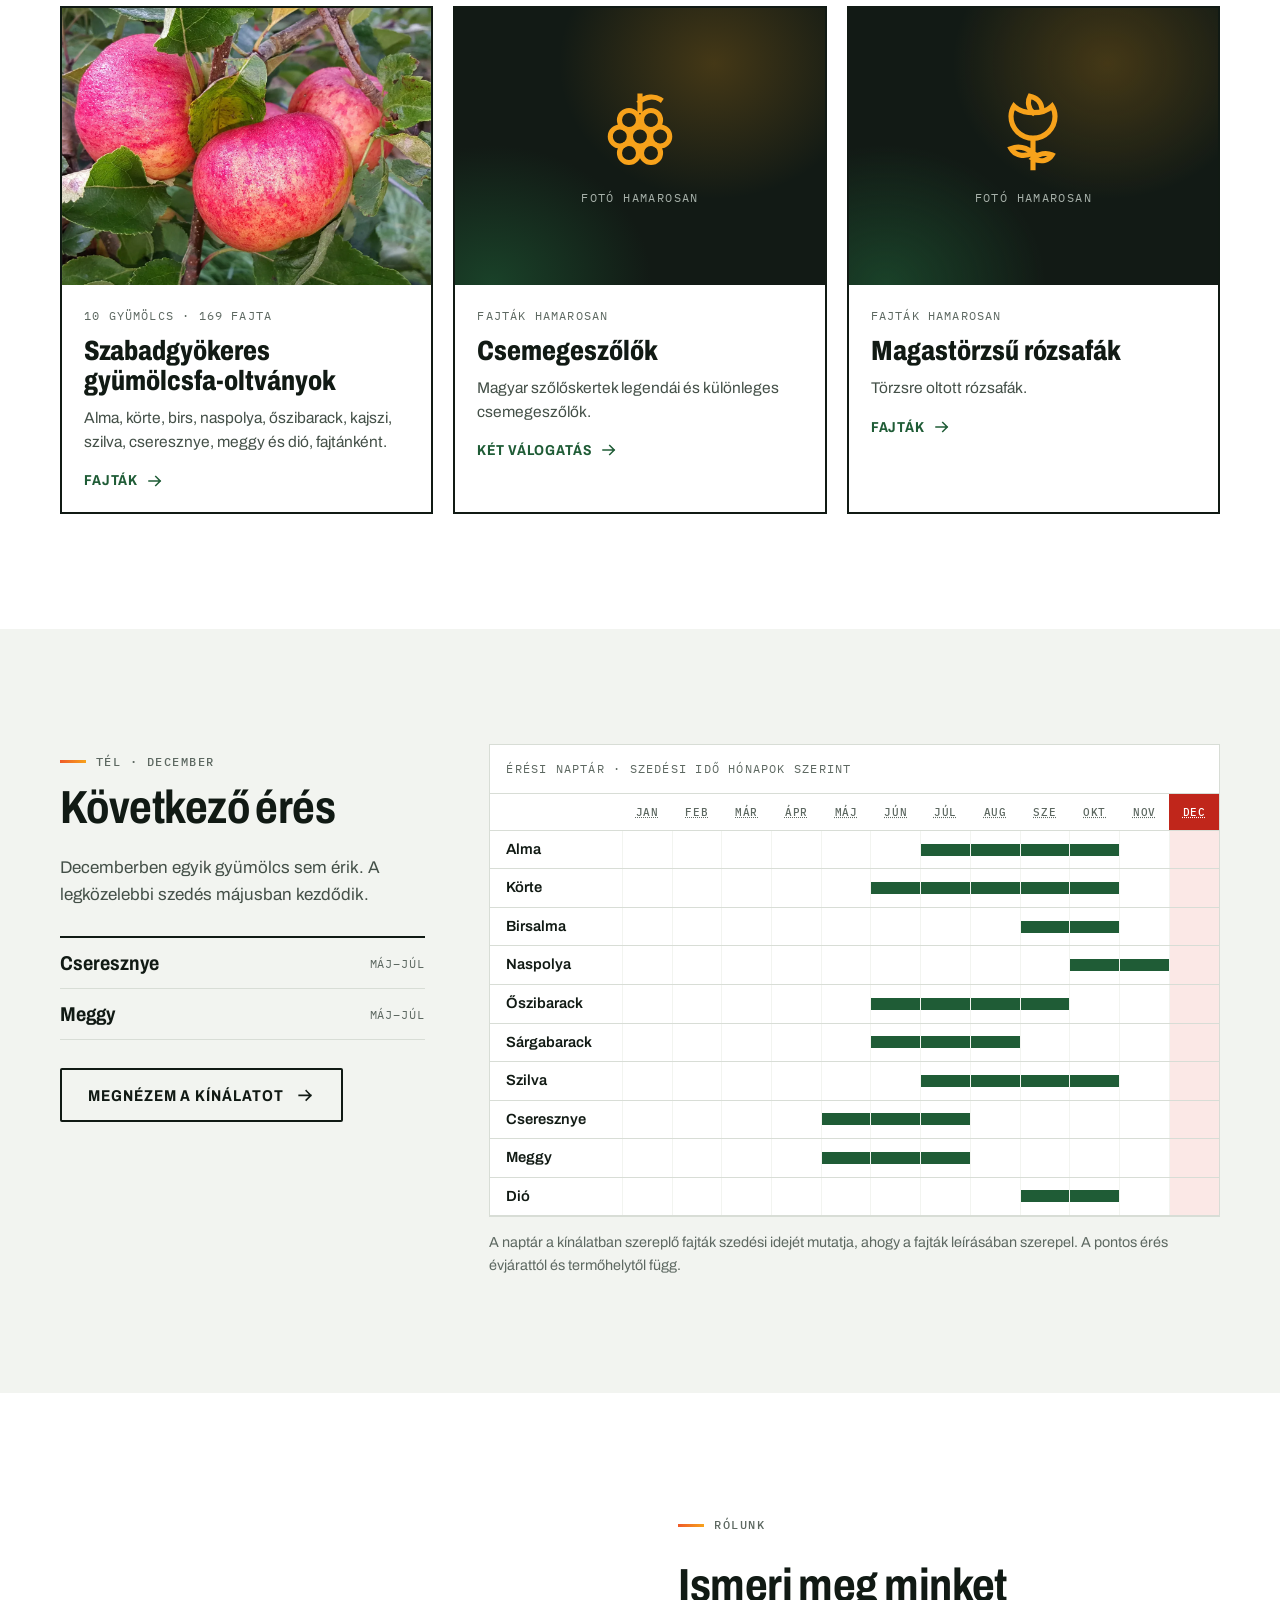
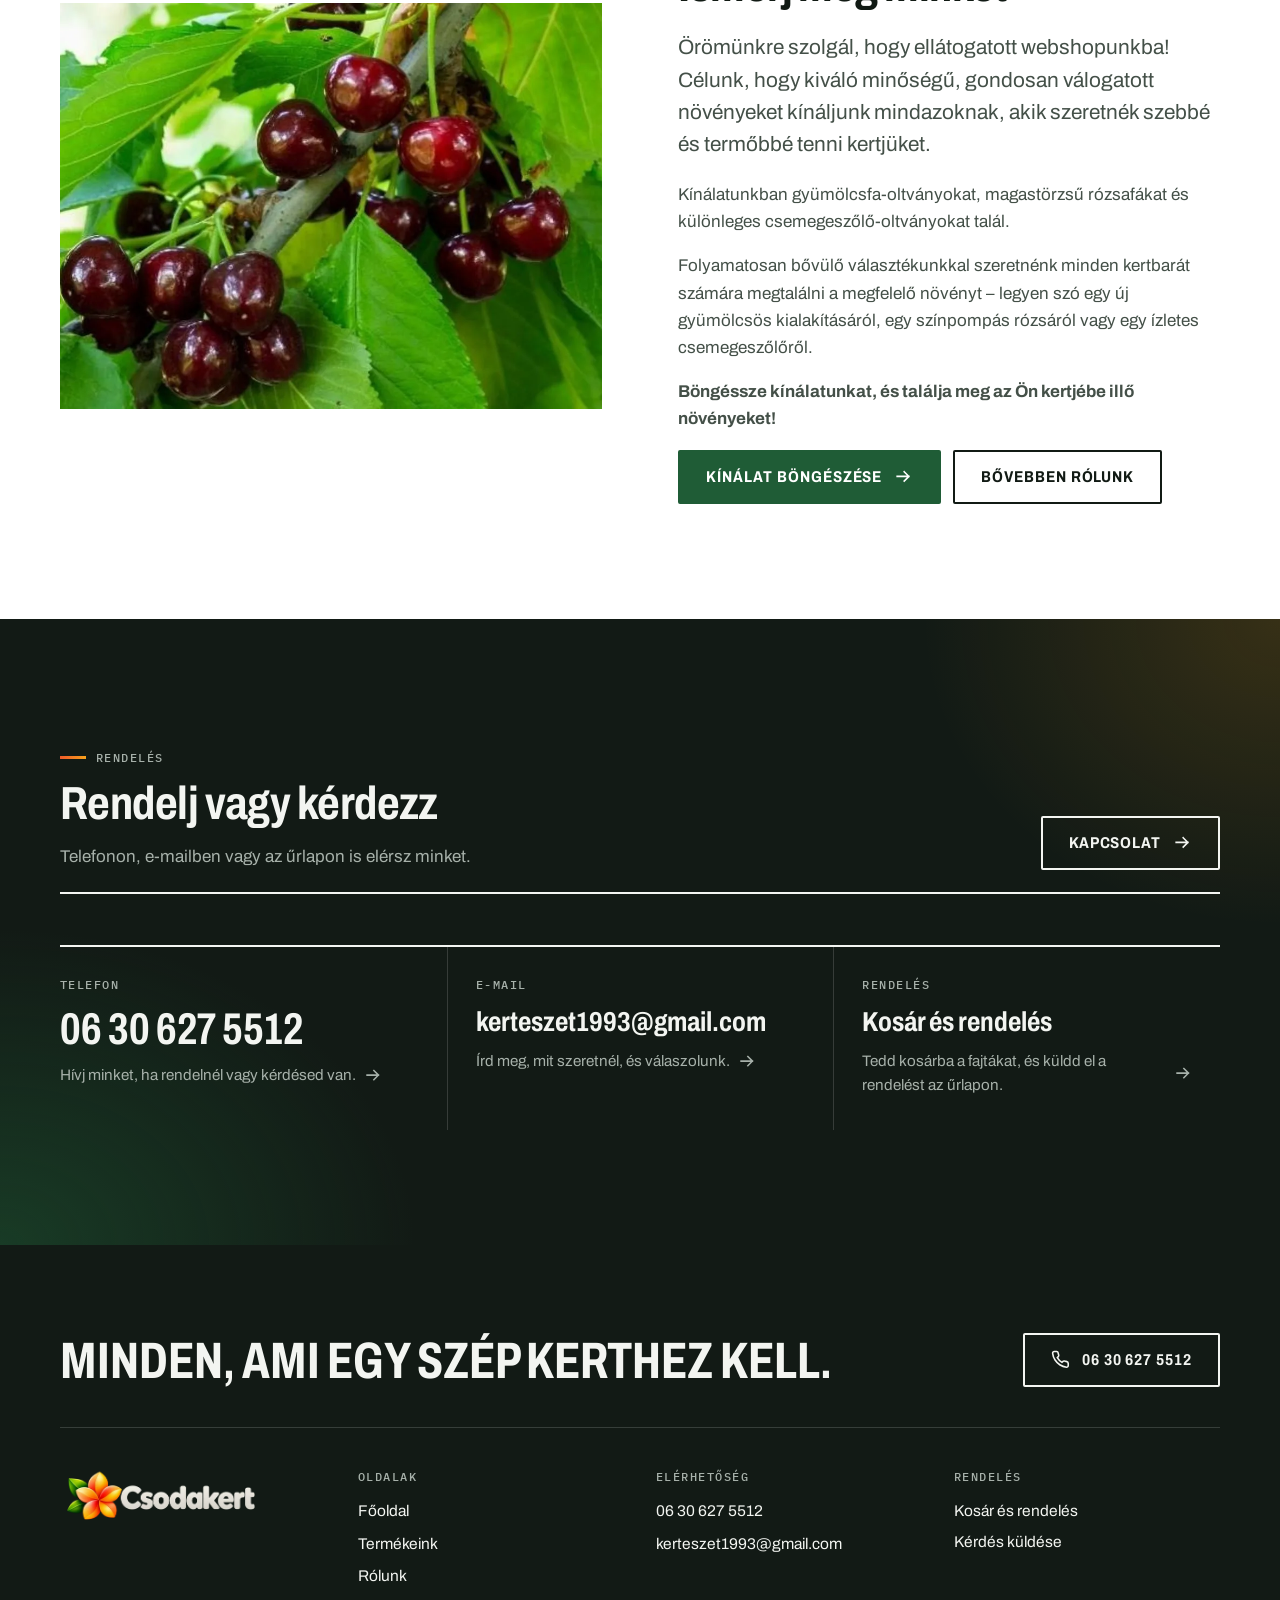
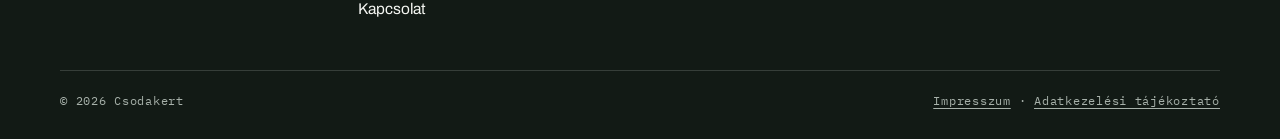
==== commit f6f1e229: "Szilva: 22 fajta leírással, 17 saját fotóval, érési idő július–október - Feltöltött képek 4:3-ra vág" ====
--- a/index.html
+++ b/index.html
@@ -119,7 +119,7 @@
             <a class="cat-card" href="termekeink.html?kategoria=gyumolcsfa">
               <span class="cat-card__media"><img src="assets/img/varieties/alma-rubinola.webp" alt="" width="1200" height="900" loading="lazy"></span>
               <span class="cat-card__body">
-                <span class="cat-card__stat" data-cat-stat="gyumolcsfa">10 gyümölcs · 148 fajta</span>
+                <span class="cat-card__stat" data-cat-stat="gyumolcsfa">10 gyümölcs · 169 fajta</span>
                 <strong class="cat-card__title">Szabadgyökeres gyümölcsfa-oltványok</strong>
                 <span class="cat-card__text">Alma, körte, birs, naspolya, őszibarack, kajszi, szilva, cseresznye, meggy és dió, fajtánként.</span>
                 <span class="cat-card__go">Fajták <svg class="icon icon--arrow" viewBox="0 0 24 24" aria-hidden="true" focusable="false"><path d="M4 12h15M13 6l6 6-6 6"/></svg></span>
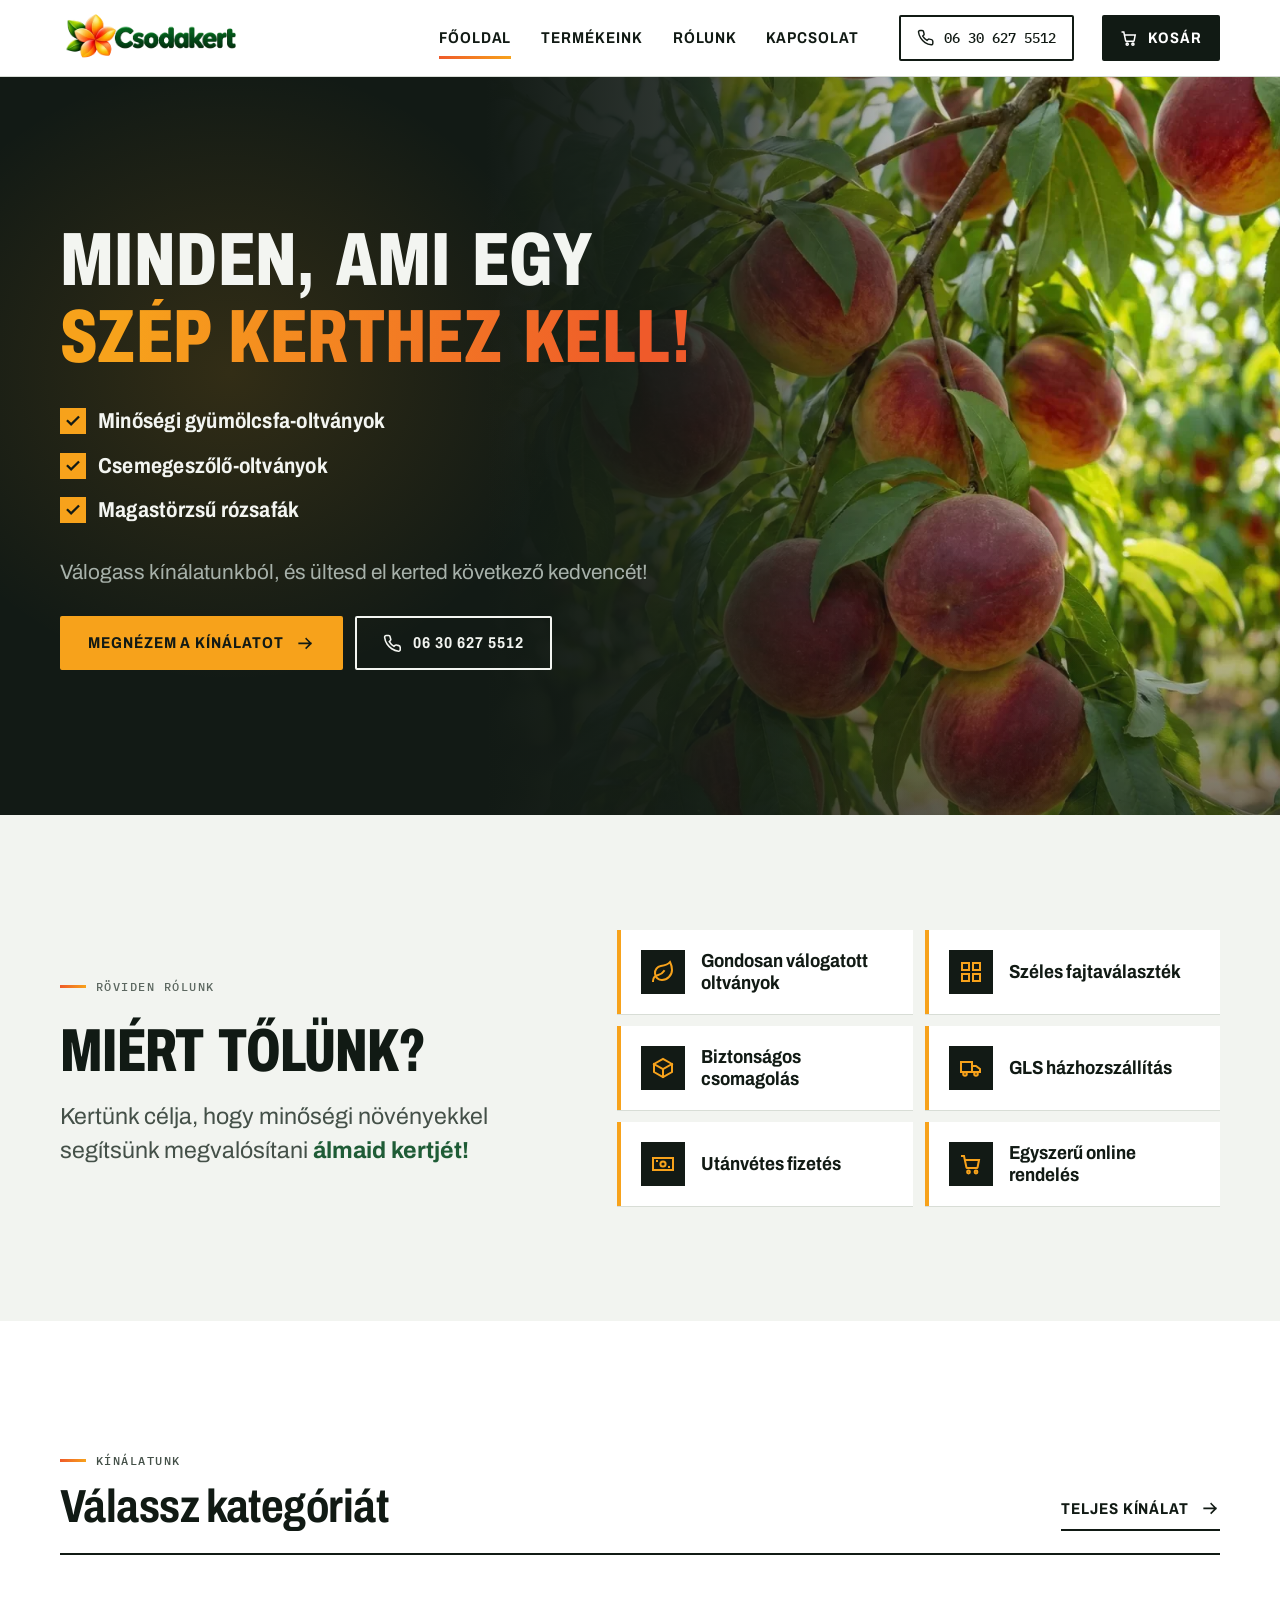
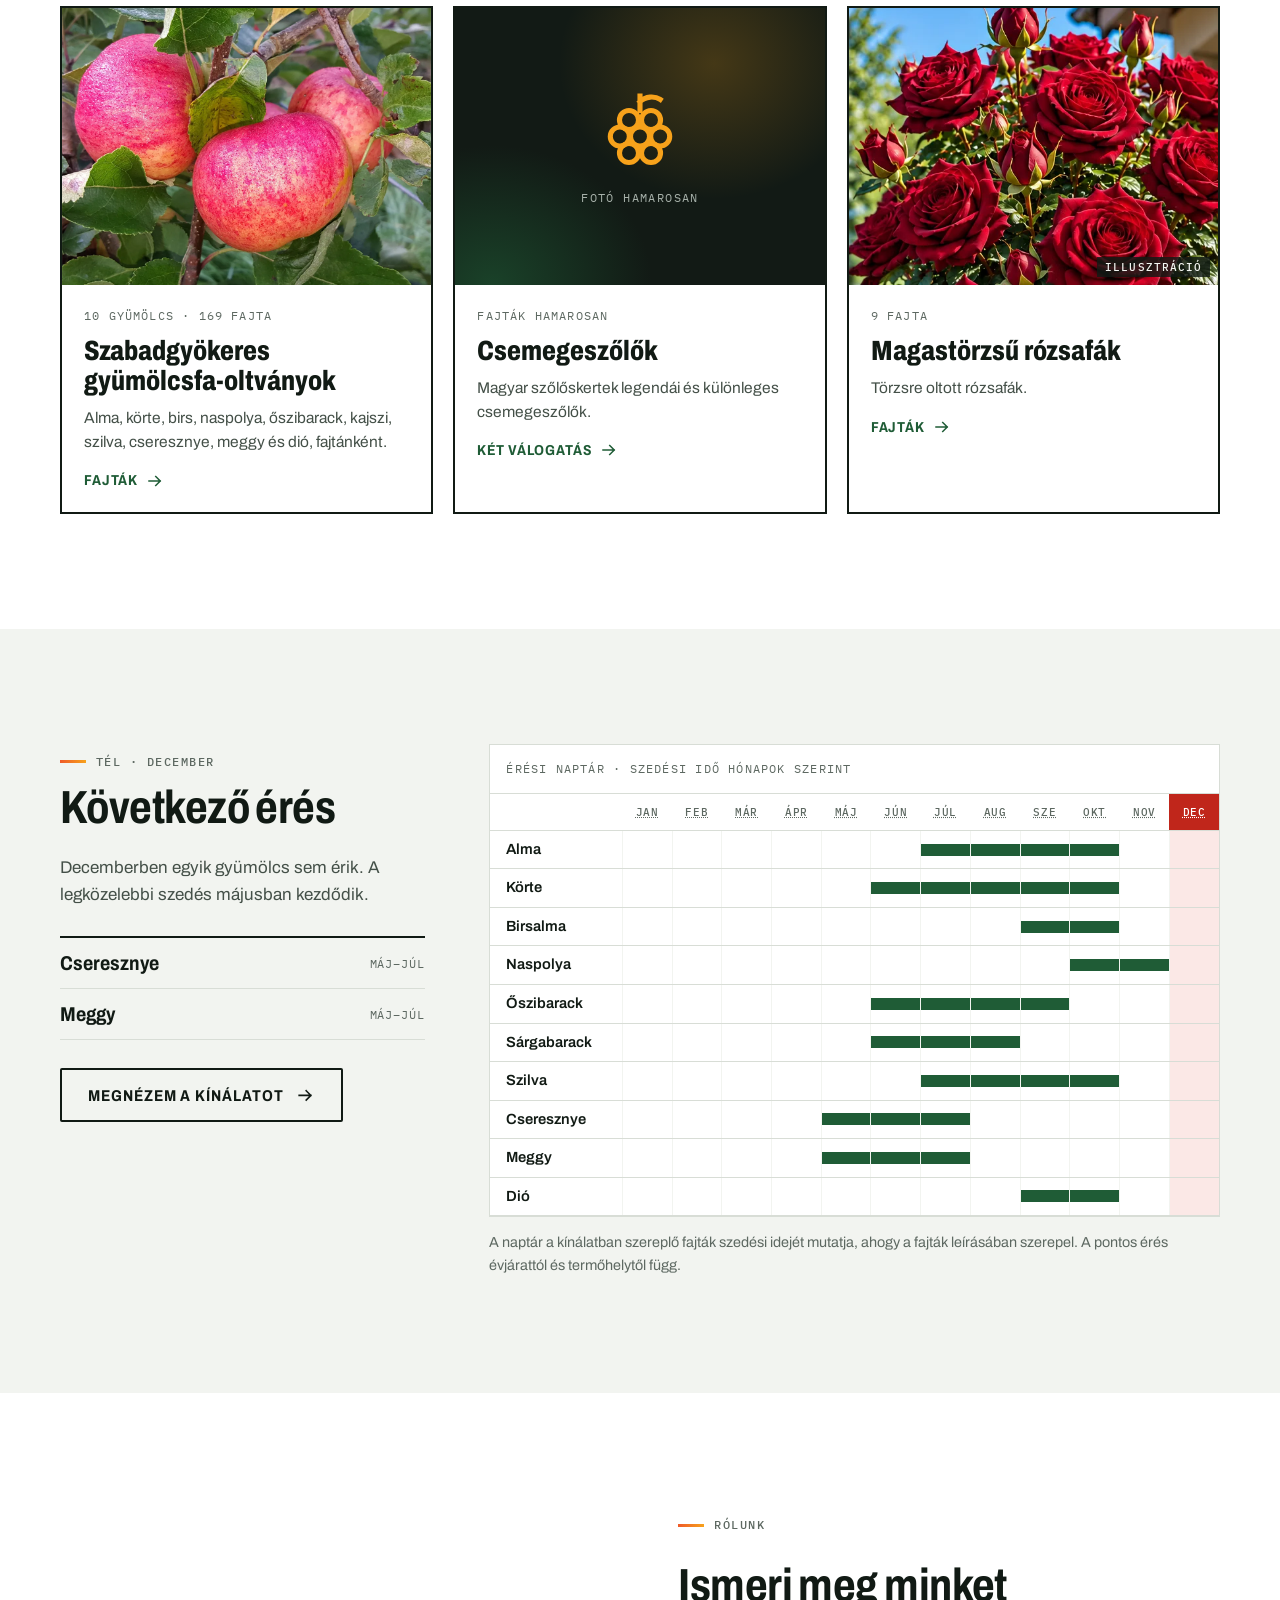
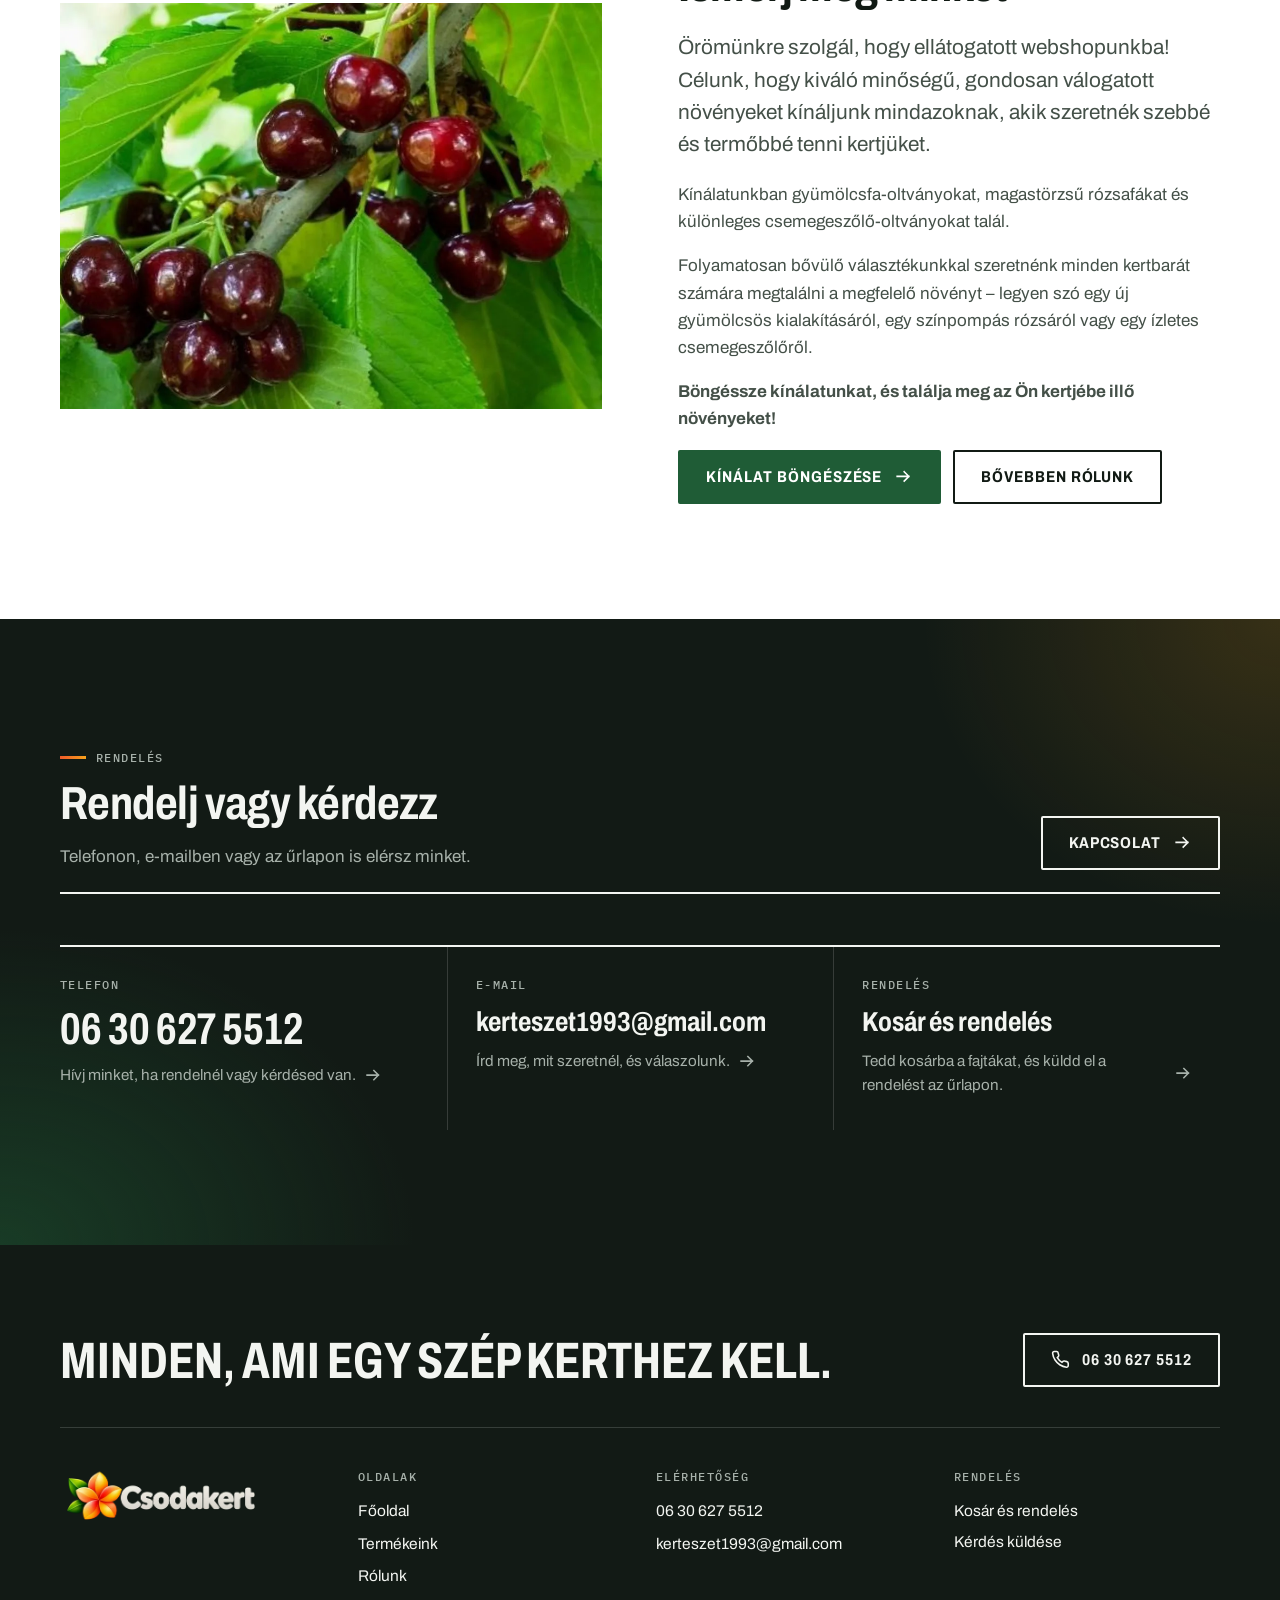
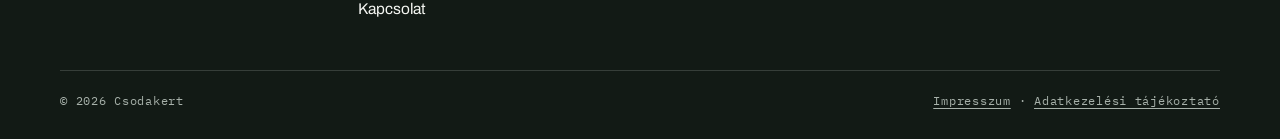
==== commit da6b54db: "Magastörzsű rózsák (9 fajta) és a Debreceni muskotály képe - Rózsák: Blue Moon, Burgundy Beauty, Cir" ====
--- a/index.html
+++ b/index.html
@@ -139,9 +139,9 @@
           </li>
           <li>
             <a class="cat-card" href="gyumolcs.html#rozsa">
-              <span class="cat-card__media cat-card__media--soon"><svg class="icon cat-card__icon" viewBox="0 0 24 24" aria-hidden="true" focusable="false"><path d="M12 14c-3.3 0-6-2.7-6-6 0-1 .3-2 .8-2.8C8 6.4 9.9 7 12 7s4-.6 5.2-1.8c.5.8.8 1.8.8 2.8 0 3.3-2.7 6-6 6z"/><path d="M12 7c-1.3-1.2-1.6-3-.8-4.5 1.7.3 3 1.6 3.2 3.3M12 14v8M12 18c-2-1.6-4.2-1.9-6-1.2 1 1.7 3.3 2.5 6 1.2zM12 19.5c1.6-1.4 3.6-1.7 5.2-1 -.9 1.5-2.9 2.2-5.2 1z"/></svg><span>Fotó hamarosan</span></span>
+              <span class="cat-card__media"><img src="assets/img/varieties/rozsa-burgundy-beauty.webp" alt="" width="560" height="420" loading="lazy"><span class="ai-badge">Illusztráció</span></span>
               <span class="cat-card__body">
-                <span class="cat-card__stat" data-cat-stat="rozsa">Fajták hamarosan</span>
+                <span class="cat-card__stat" data-cat-stat="rozsa">9 fajta</span>
                 <strong class="cat-card__title">Magastörzsű rózsafák</strong>
                 <span class="cat-card__text">Törzsre oltott rózsafák.</span>
                 <span class="cat-card__go">Fajták <svg class="icon icon--arrow" viewBox="0 0 24 24" aria-hidden="true" focusable="false"><path d="M4 12h15M13 6l6 6-6 6"/></svg></span>
--- a/assets/css/style.css
+++ b/assets/css/style.css
@@ -4400,3 +4400,31 @@
     min-height: 0;
   }
 }
+
+/* MI-vel generált / illusztratív kép jelölése */
+.ai-badge {
+  position: absolute;
+  right: 8px;
+  bottom: 8px;
+  z-index: 1;
+  padding: 4px 8px 3px;
+  background: rgba(18, 26, 21, 0.82);
+  color: var(--on-studio);
+  font-family: var(--mono);
+  font-size: 0.66rem;
+  font-weight: 500;
+  letter-spacing: 0.1em;
+  line-height: 1.3;
+  text-transform: uppercase;
+  pointer-events: none;
+}
+
+.variety-media {
+  position: relative;
+}
+
+.variety-media .ai-badge {
+  right: 14px;
+  bottom: 14px;
+  z-index: 2;
+}
